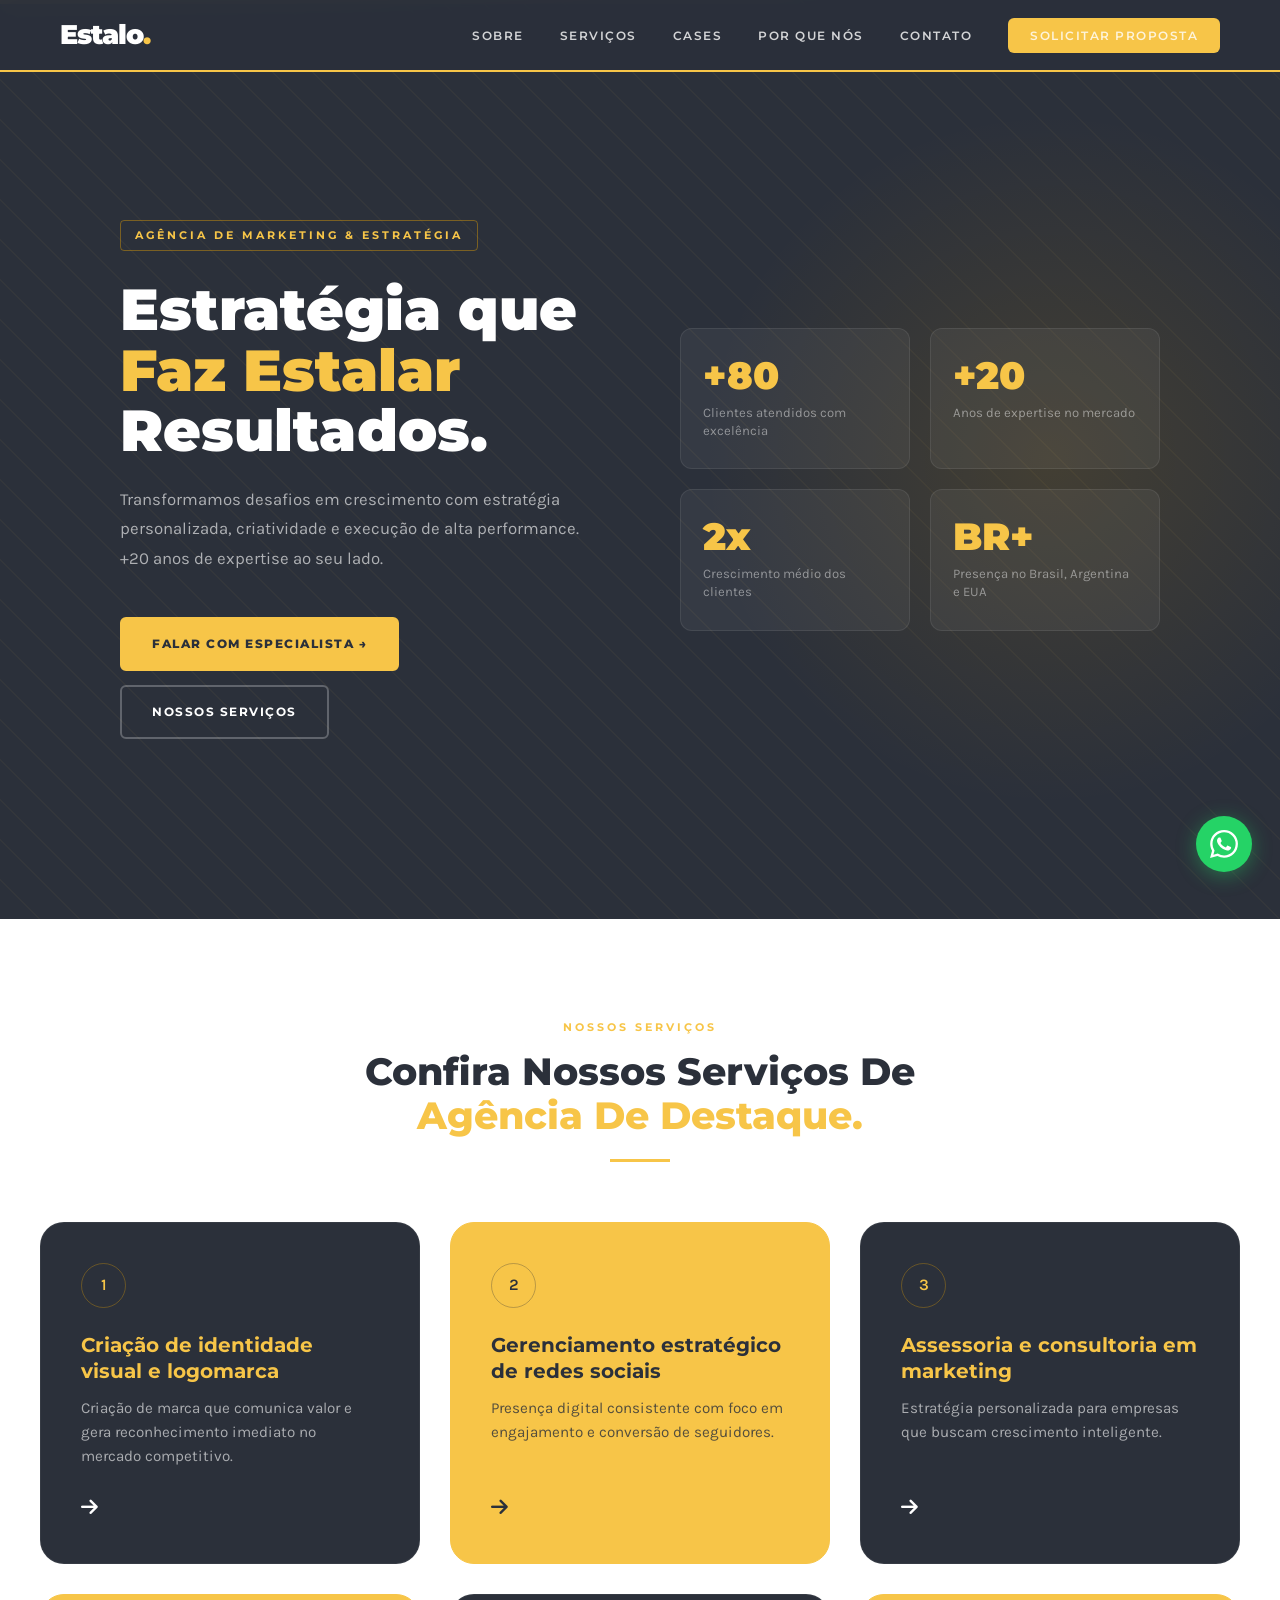
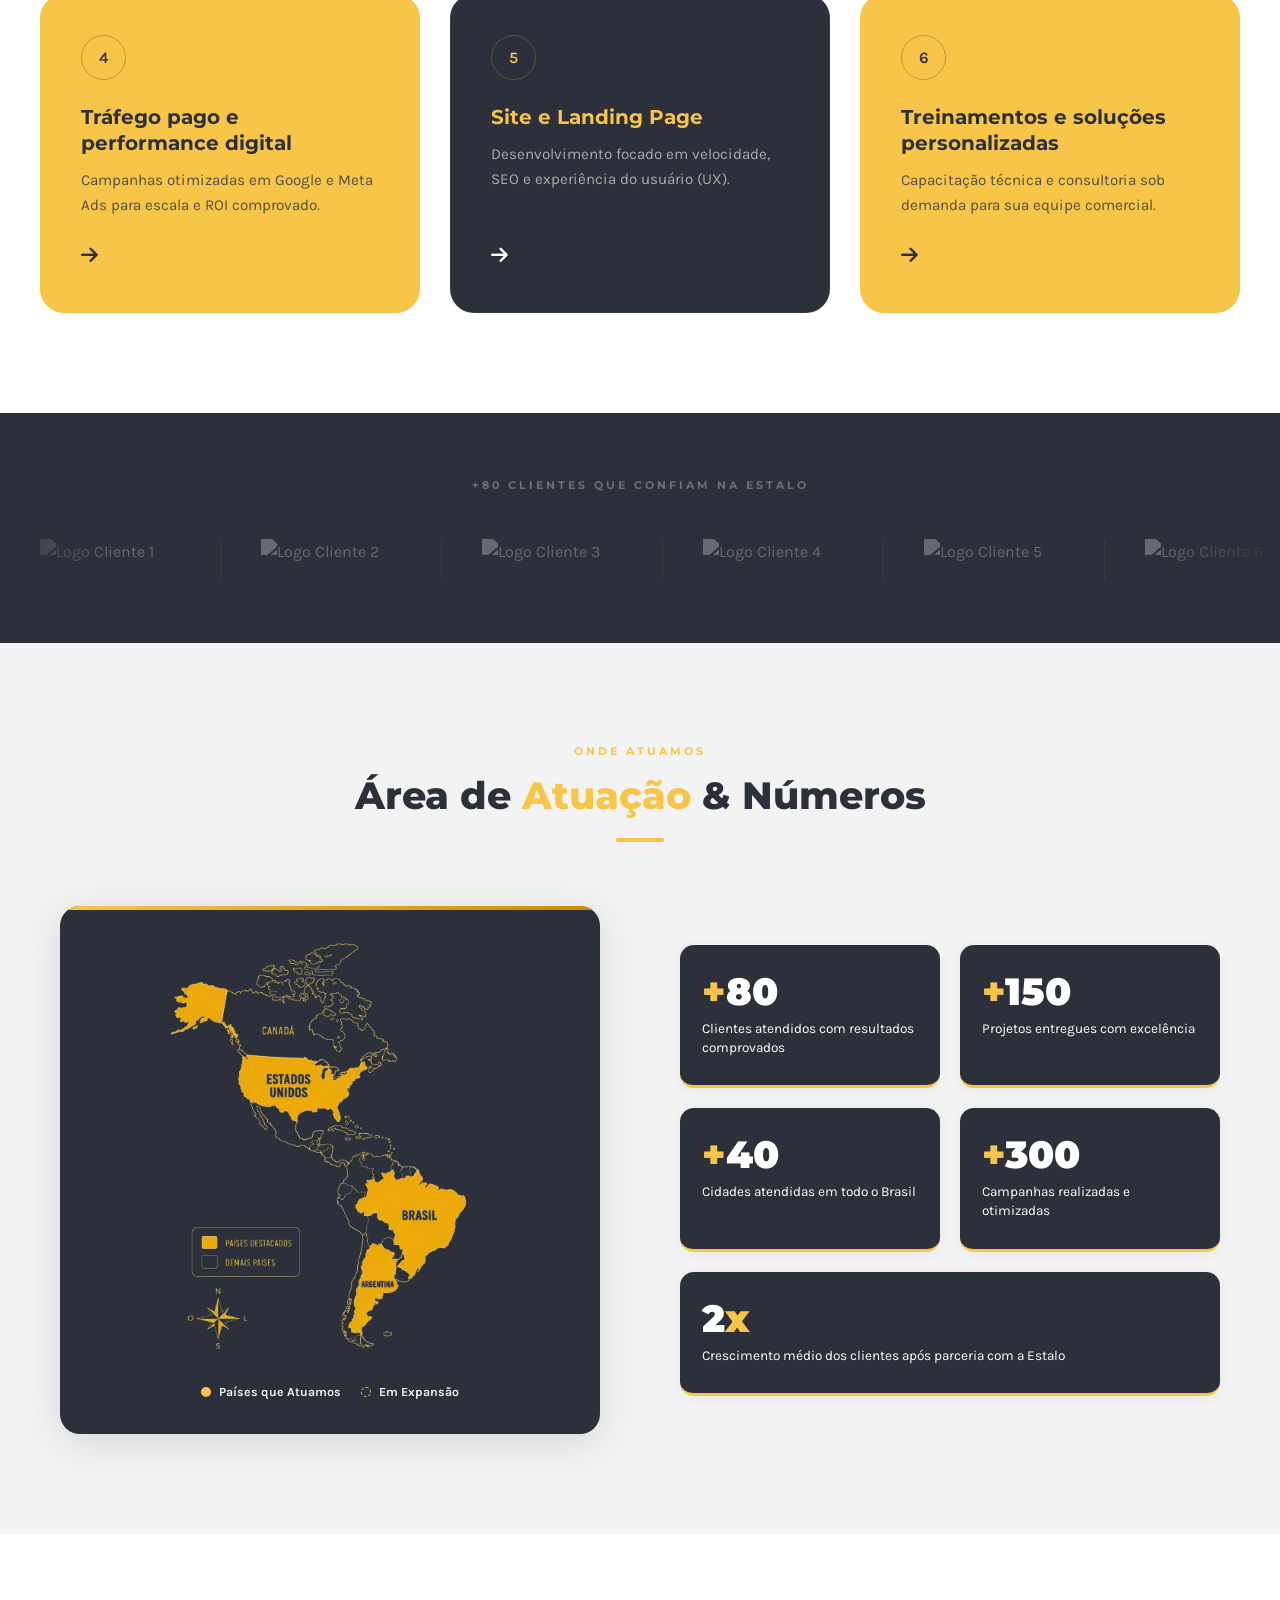
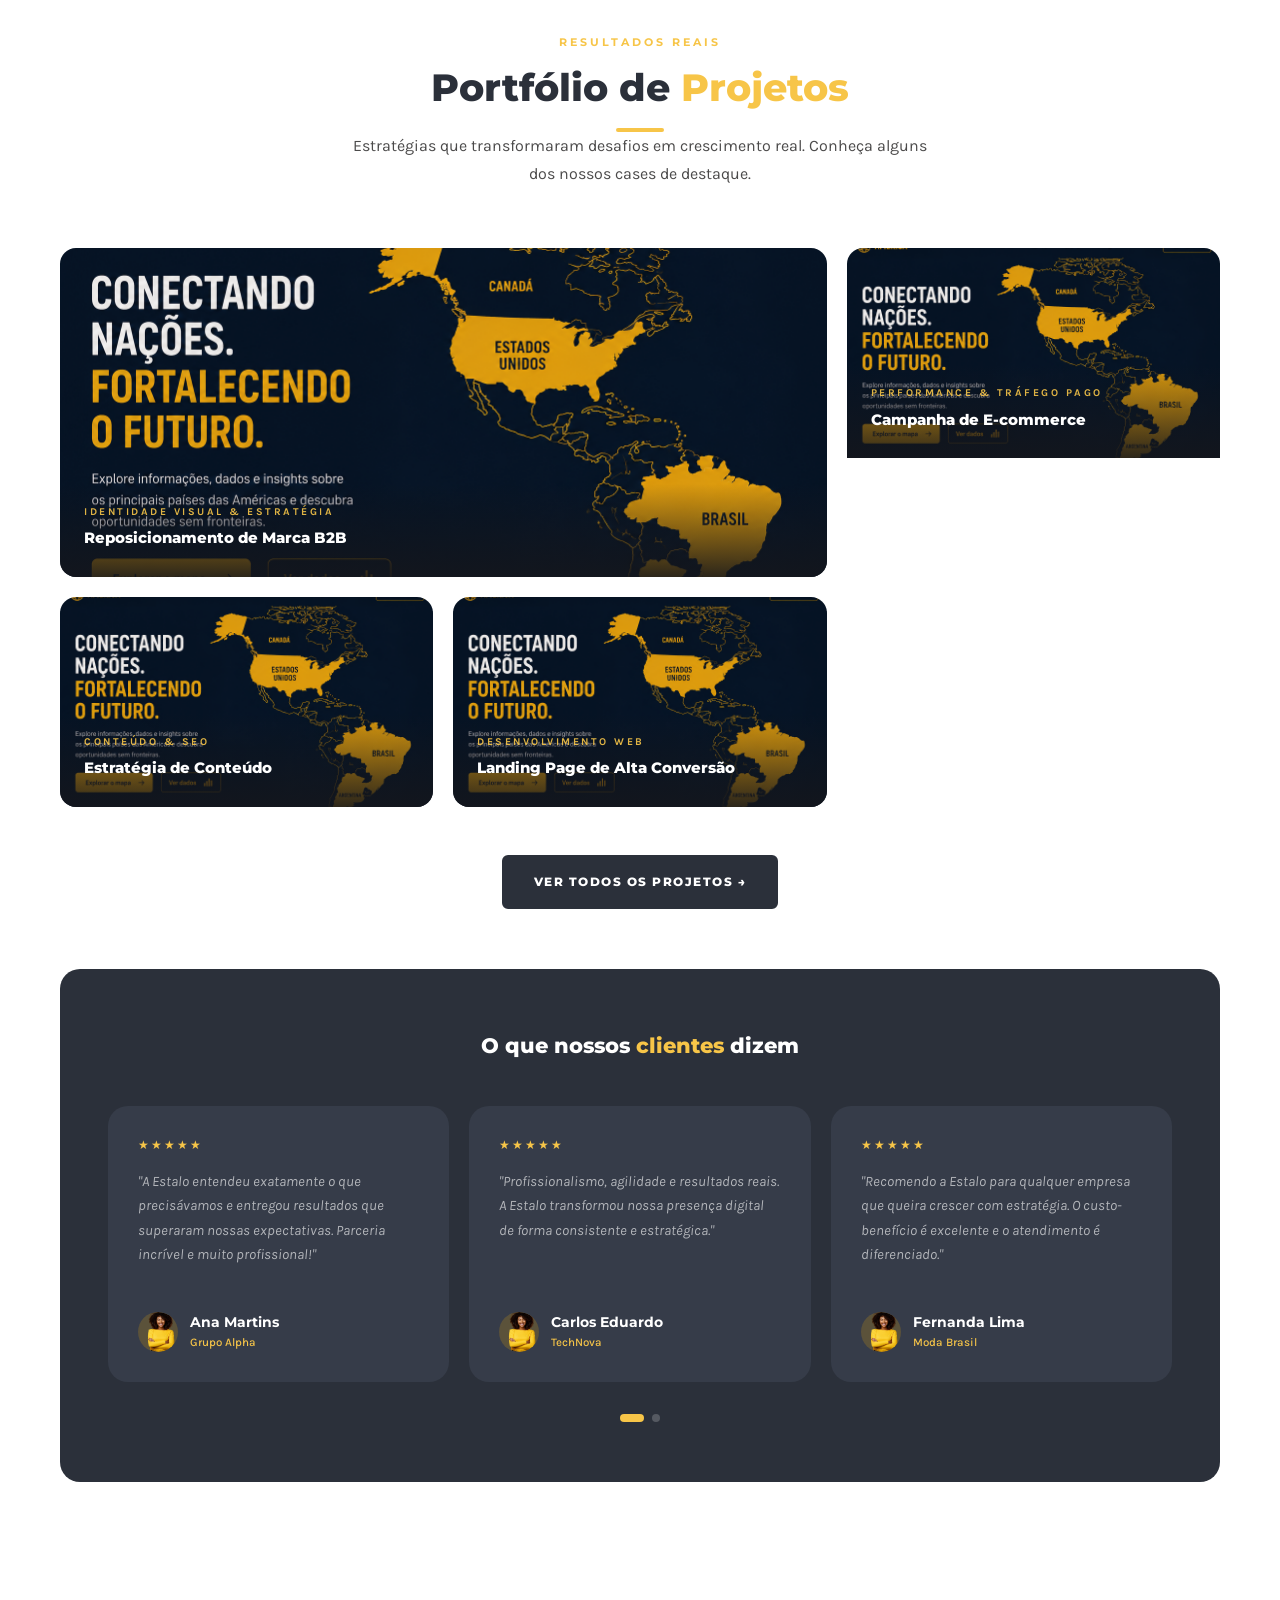
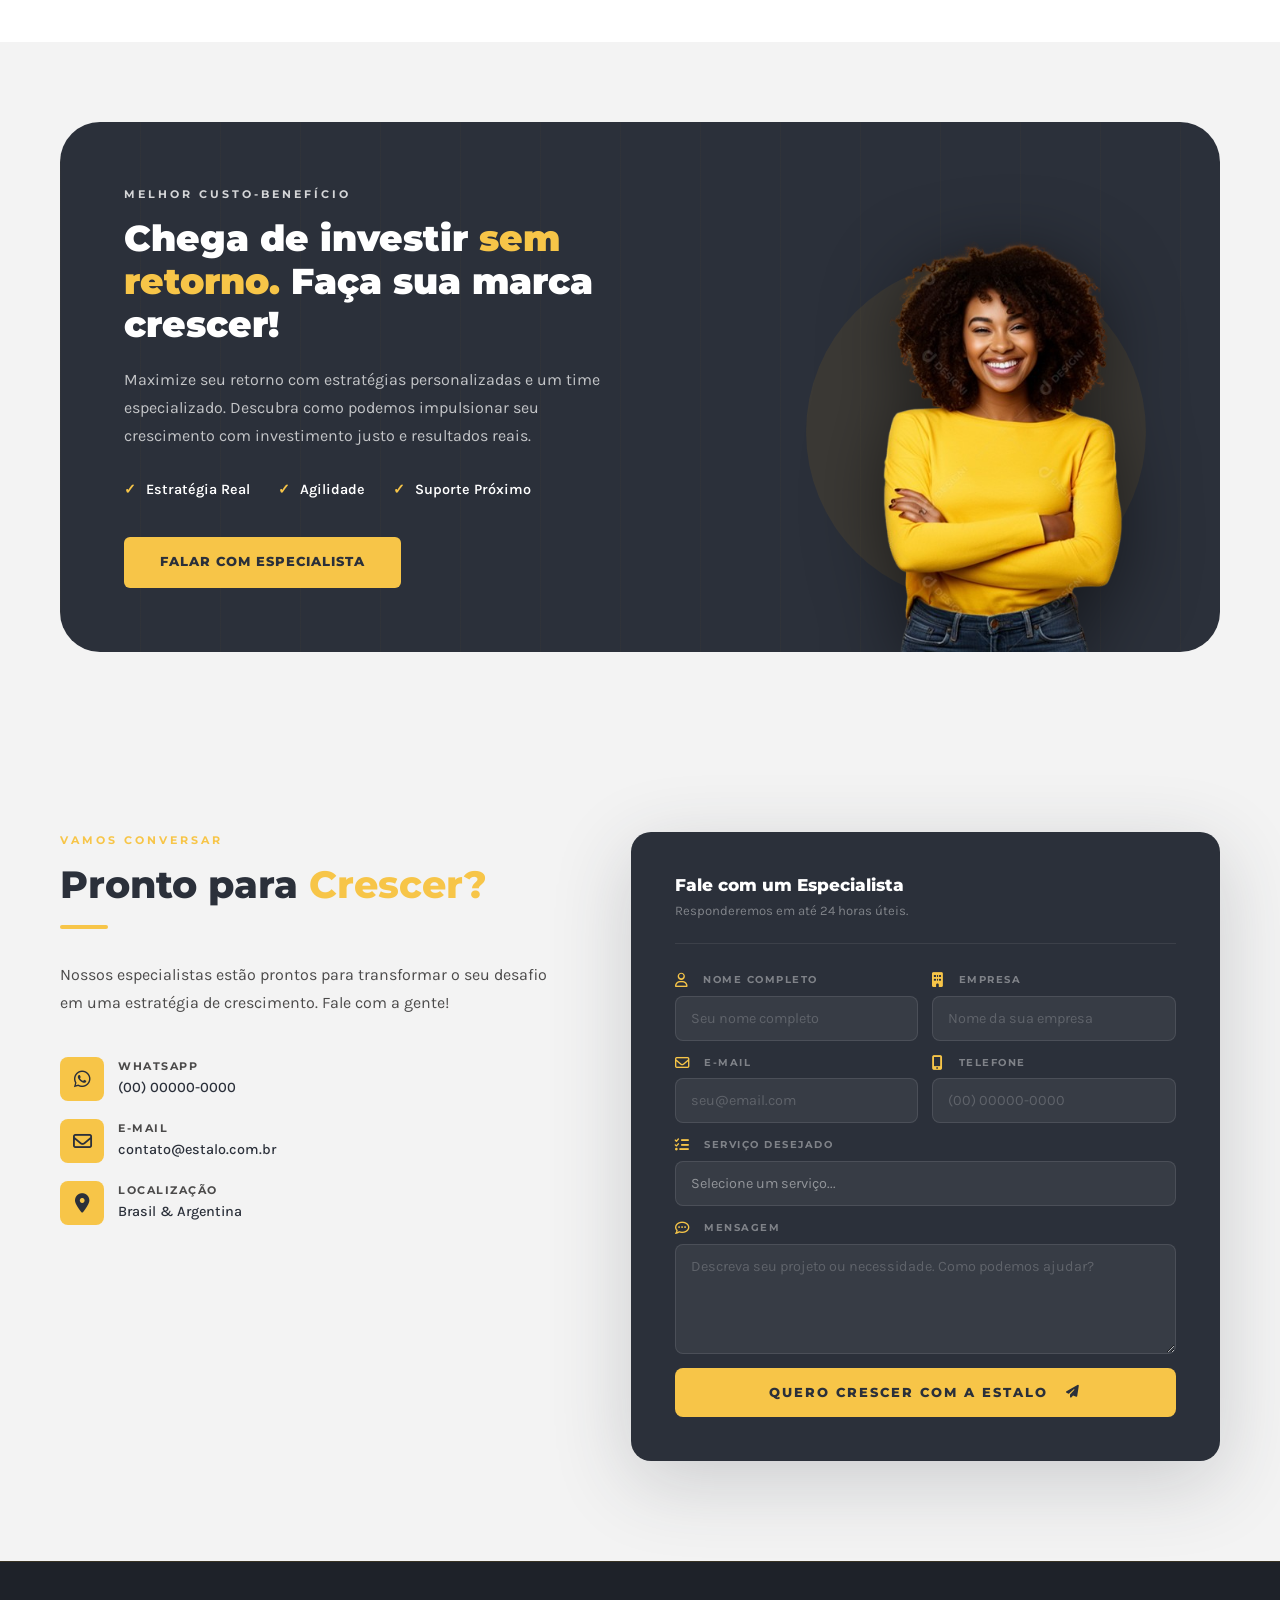
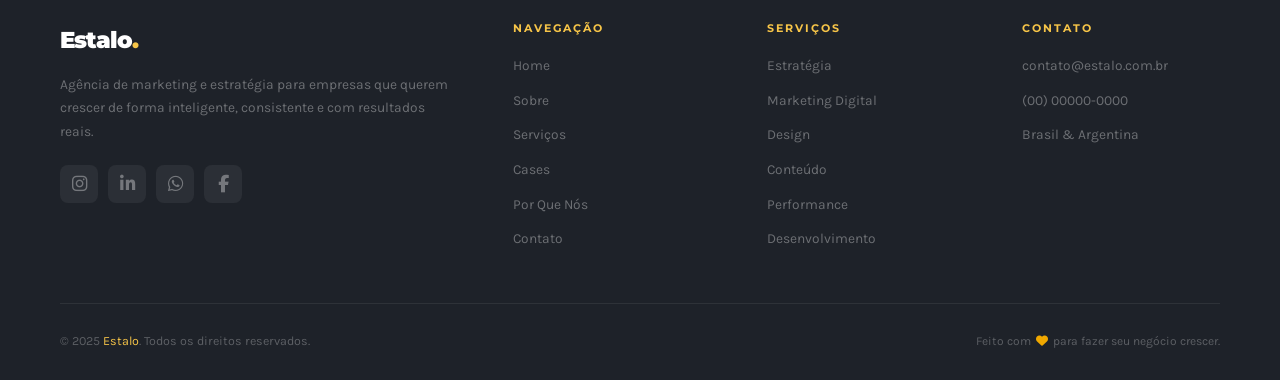
==== index.html @ 3f4bc266 "Atualização mapa, pagina sobre ( cores)" ====
<!DOCTYPE html>
<html lang="pt-BR">
<head>
<meta charset="UTF-8">
<meta name="viewport" content="width=device-width, initial-scale=1.0">
<title>Estalo — Agência de Marketing e Estratégia</title>
<link href="https://fonts.googleapis.com/css2?family=Montserrat:ital,wght@0,300;0,400;0,600;0,700;0,800;0,900;1,400&family=Karla:wght@300;400;500;600;700&display=swap" rel="stylesheet">
<link rel="stylesheet" href="https://cdnjs.cloudflare.com/ajax/libs/font-awesome/6.5.1/css/all.min.css">
<link rel="stylesheet" href="css/stilo.css">
<body>
<!-- NAV -->
<nav>
  <a class="nav-logo" href="#home">Estalo<span>.</span></a>
  <ul class="nav-links">
    <li></li>
    <li><a href="peges/sobre.html">Sobre</a></li>
    <li><a href="#servicos">Serviços</a></li>
    <li><a href="#cases">Cases</a></li>
    <li><a href="#porque">Por Que Nós</a></li>
    <li><a href="#contato">Contato</a></li>
    <li> <a class="nav-cta" href="#contato">Solicitar Proposta</a></li>
  </ul>
  <button class="nav-hamburger" onclick="toggleMenu()" aria-label="Menu">
    <span></span><span></span><span></span>
  </button>
</nav>

<!-- MOBILE MENU -->
<div id="mobile-menu" style="display:none;position:fixed;top:72px;left:0;right:0;background:var(--navy);z-index:999;padding:24px;border-bottom:2px solid var(--gold);">
  <ul style="list-style:none;display:flex;flex-direction:column;gap:20px;">
    <li><a href="peges/sobre.html" onclick="toggleMenu()" style="color:var(--white);text-decoration:none;font-family:Montserrat,sans-serif;font-size:0.85rem;font-weight:600;letter-spacing:1.5px;text-transform:uppercase;">Sobre</a></li>
    <li><a href="#servicos" onclick="toggleMenu()" style="color:var(--white);text-decoration:none;font-family:Montserrat,sans-serif;font-size:0.85rem;font-weight:600;letter-spacing:1.5px;text-transform:uppercase;">Serviços</a></li>
    <li><a href="#cases" onclick="toggleMenu()" style="color:var(--white);text-decoration:none;font-family:Montserrat,sans-serif;font-size:0.85rem;font-weight:600;letter-spacing:1.5px;text-transform:uppercase;">Cases</a></li>
    <li><a href="#porque" onclick="toggleMenu()" style="color:var(--white);text-decoration:none;font-family:Montserrat,sans-serif;font-size:0.85rem;font-weight:600;letter-spacing:1.5px;text-transform:uppercase;">Por Que Nós</a></li>
    <li><a href="#contato" onclick="toggleMenu()" style="color:var(--white);text-decoration:none;font-family:Montserrat,sans-serif;font-size:0.85rem;font-weight:600;letter-spacing:1.5px;text-transform:uppercase;">Contato</a></li>
     <li> <a class="nav-cta" href="#contato">Solicitar Proposta</a></li>
  </ul>
</div>

<!-- HERO -->
<section id="home">
  <div class="hero-bg-pattern"></div>
  <div class="hero-accent-bar"></div>
  <div class="hero-blob"></div>
  <div class="hero-content">
    <div >
      <div class="hero-tag fade-in">Agência de Marketing & Estratégia</div>
      <h1 class="hero-title fade-in fade-in-delay-1">
        Estratégia que
        <span class="accent">Faz Estalar</span>
        Resultados.
      </h1>
      <p class="hero-subtitle fade-in fade-in-delay-2">
        Transformamos desafios em crescimento com estratégia personalizada, criatividade e execução de alta performance. +20 anos de expertise ao seu lado.
      </p>
      <div class="hero-ctas fade-in fade-in-delay-3">
        <a href="#contato" class="btn-primary">Falar com Especialista →</a>
        <a href="#servicos" class="btn-secondary">Nossos Serviços</a>
      </div>
    </div>

    <div class="hero-stats fade-in fade-in-delay-4">
      <div class="stat-card">
        <div class="stat-number">+80</div>
        <div class="stat-label">Clientes atendidos com excelência</div>
      </div>
      <div class="stat-card">
        <div class="stat-number">+20</div>
        <div class="stat-label">Anos de expertise no mercado</div>
      </div>
      <div class="stat-card">
        <div class="stat-number">2x</div>
        <div class="stat-label">Crescimento médio dos clientes</div>
      </div>
      <div class="stat-card">
        <div class="stat-number">BR+</div>
        <div class="stat-label">Presença no Brasil, Argentina e EUA</div>
      </div>
    </div>
  </div>
</section>

<!-- SERVIÇOS -->
<section id="servicos">
  <div class="section-inner">
    <div class="servicos-header-center">
      <span class="section-tag">Nossos Serviços</span>
      <h2 class="section-title">Confira Nossos Serviços De<br><span class="accent">Agência De Destaque.</span></h2>
      <div class="divider-center"></div>
    </div>

    <div class="servicos-grid">
      
      <div class="servico-card-v2 fade-in">
        <div class="card-top">
          <span class="card-number">1</span>
        </div>
        <div class="card-content">
          <h5>Criação de identidade visual e logomarca</h5>
          <p>Criação de marca que comunica valor e gera reconhecimento imediato no mercado competitivo.</p>
        </div>
        <a href="#contato" class="card-arrow" aria-label="Saiba mais">
          <i class="fa-solid fa-arrow-right"></i>
        </a>
      </div>

      <div class="servico-card-v2 fade-in">
        <div class="card-top">
          <span class="card-number">2</span>
        </div>
        <div class="card-content">
          <h5>Gerenciamento estratégico de redes sociais</h5>
          <p>Presença digital consistente com foco em engajamento e conversão de seguidores.</p>
        </div>
        <a href="#contato" class="card-arrow whi"><i class="fa-solid fa-arrow-right"></i></a>
      </div>

      <div class="servico-card-v2 fade-in">
        <div class="card-top">
          <span class="card-number">3</span>
        </div>
        <div class="card-content">
          <h5>Assessoria e consultoria em marketing</h5>
          <p>Estratégia personalizada para empresas que buscam crescimento inteligente.</p>
        </div>
        <a href="#contato" class="card-arrow "><i class="fa-solid fa-arrow-right"></i></a>
      </div>

      <div class="servico-card-v2 fade-in">
        <div class="card-top">
          <span class="card-number">4</span>
        </div>
        <div class="card-content">
          <h5>Tráfego pago e performance digital</h5>
          <p>Campanhas otimizadas em Google e Meta Ads para escala e ROI comprovado.</p>
        </div>
        <a href="#contato" class="card-arrow whi"><i class="fa-solid fa-arrow-right"></i></a>
      </div>

      <div class="servico-card-v2 fade-in">
        <div class="card-top">
          <span class="card-number">5</span>
        </div>
        <div class="card-content">
          <h5>Site e Landing Page</h5>
          <p>Desenvolvimento focado em velocidade, SEO e experiência do usuário (UX).</p>
        </div>
        <a href="#contato" class="card-arrow"><i class="fa-solid fa-arrow-right"></i></a>
      </div>

      <div class="servico-card-v2 fade-in">
        <div class="card-top">
          <span class="card-number">6</span>
        </div>
        <div class="card-content">
          <h5>Treinamentos e soluções personalizadas</h5>
          <p>Capacitação técnica e consultoria sob demanda para sua equipe comercial.</p>
        </div>
        <a href="#contato" class="card-arrow whi"><i class="fa-solid fa-arrow-right"></i></a>
      </div>

    </div>
  </div>
</section>

<!-- CLIENTES MARQUEE -->
<div id="clientes">
  <p class="clientes-label">+80 Clientes que confiam na Estalo</p>
  <div class="marquee-wrapper">
    <div class="marquee-track">
      <div class="cliente-logo-item">
        <img src="logos/cliente1.png" alt="Logo Cliente 1" class="cliente-logo-svg">
      </div>
      <div class="cliente-logo-item">
        <img src="logos/cliente2.png" alt="Logo Cliente 2" class="cliente-logo-svg">
      </div>
      <div class="cliente-logo-item">
        <img src="logos/cliente3.png" alt="Logo Cliente 3" class="cliente-logo-svg">
      </div>
      <div class="cliente-logo-item">
        <img src="logos/cliente4.png" alt="Logo Cliente 4" class="cliente-logo-svg">
      </div>
      <div class="cliente-logo-item">
        <img src="logos/cliente5.png" alt="Logo Cliente 5" class="cliente-logo-svg">
      </div>
      <div class="cliente-logo-item">
        <img src="logos/cliente6.png" alt="Logo Cliente 6" class="cliente-logo-svg">
      </div>

      <div class="cliente-logo-item">
        <img src="logos/cliente1.png" alt="Logo Cliente 1" class="cliente-logo-svg">
      </div>
      <div class="cliente-logo-item">
        <img src="logos/cliente2.png" alt="Logo Cliente 2" class="cliente-logo-svg">
      </div>
      <div class="cliente-logo-item">
        <img src="logos/cliente3.png" alt="Logo Cliente 3" class="cliente-logo-svg">
      </div>
      <div class="cliente-logo-item">
        <img src="logos/cliente4.png" alt="Logo Cliente 4" class="cliente-logo-svg">
      </div>
      <div class="cliente-logo-item">
        <img src="logos/cliente5.png" alt="Logo Cliente 5" class="cliente-logo-svg">
      </div>
      <div class="cliente-logo-item">
        <img src="logos/cliente6.png" alt="Logo Cliente 6" class="cliente-logo-svg">
      </div>
    </div>
  </div>
</div>

<!-- ÁREA DE ATUAÇÃO + NÚMEROS -->
<section id="atuacao">
  <div class="section-inner">
    <div style="text-align:center;margin-bottom:64px;" class="fade-in">
      <span class="section-tag">Onde atuamos</span>
      <h2 class="section-title">Área de <span class="accent">Atuação</span> & Números</h2>
      <div class="divider" style="margin:20px auto 0;"></div>
    </div>

    <div class="atuacao-grid">
      <div class="mapa-container fade-in">
        <img src="img/paises-removebg-preview.png" alt="Mapa de Atuação Estalo" class="mapa-imagem">
        
        <div class="mapa-legenda">
          <div class="legenda-item"><div class="legenda-dot" style="background:var(--gold);"></div>Países que Atuamos</div>
          <div class="legenda-item"><div class="legenda-dot" style="background:transparent;border:1.5px dashed var(--gold);"></div>Em Expansão</div>
        </div>
      </div>

      <div class="numeros-grid fade-in fade-in-delay-1">
        <div class="numero-card">
          <div class="numero-value"><span>+</span>80</div>
          <div class="numero-desc">Clientes atendidos com resultados comprovados</div>
        </div>
        <div class="numero-card">
          <div class="numero-value"><span>+</span>150</div>
          <div class="numero-desc">Projetos entregues com excelência</div>
        </div>
        <div class="numero-card">
          <div class="numero-value"><span>+</span>40</div>
          <div class="numero-desc">Cidades atendidas em todo o Brasil</div>
        </div>
        <div class="numero-card">
          <div class="numero-value"><span>+</span>300</div>
          <div class="numero-desc">Campanhas realizadas e otimizadas</div>
        </div>
        <div class="numero-card" style="grid-column:1/-1;">
          <div class="numero-value">2<span>x</span></div>
          <div class="numero-desc">Crescimento médio dos clientes após parceria com a Estalo</div>
        </div>
      </div>
    </div>
  </div>
</section>

<!-- CASES -->
<section id="cases">
  <div class="section-inner">
    <div class="cases-header fade-in">
      <span class="section-tag">Resultados reais</span>
      <h2 class="section-title">Portfólio de <span class="accent">Projetos</span></h2>
      <div class="divider"></div>
      <p class="section-subtitle">Estratégias que transformaram desafios em crescimento real. Conheça alguns dos nossos cases de destaque.</p>
    </div>

    <div class="portfolio-grid fade-in">
      <div class="portfolio-item">
        <div class="portfolio-item-inner">
          <img src="img/exemplo.png" alt="Rebranding B2B" class="portfolio-thumb">
          <div class="portfolio-static">
            <div class="portfolio-cat">Identidade Visual & Estratégia</div>
            <div class="portfolio-title">Reposicionamento de Marca B2B</div>
          </div>
          <div class="portfolio-overlay">
            <div class="portfolio-cat">Identidade Visual & Estratégia</div>
            <div class="portfolio-title">Reposicionamento de Marca B2B</div>
            <div class="portfolio-result">Estratégia completa de rebranding para empresa do setor B2B.</div>
            <span class="portfolio-badge">📈 +120% em leads qualificados</span>
          </div>
        </div>
      </div>

      <div class="portfolio-item">
        <div class="portfolio-item-inner">
          <img src="img/exemplo.png" alt="Performance Marketing" class="portfolio-thumb">
          <div class="portfolio-static">
            <div class="portfolio-cat">Performance & Tráfego Pago</div>
            <div class="portfolio-title">Campanha de E-commerce</div>
          </div>
          <div class="portfolio-overlay">
            <div class="portfolio-cat">Performance & Tráfego Pago</div>
            <div class="portfolio-title">Campanha de E-commerce</div>
            <span class="portfolio-badge">📈 ROAS 4.8x em 60 dias</span>
          </div>
        </div>
      </div>

      <div class="portfolio-item">
        <div class="portfolio-item-inner">
          <img src="img/exemplo.png" alt="Estratégia de Conteúdo" class="portfolio-thumb">
          <div class="portfolio-static">
            <div class="portfolio-cat">Conteúdo & SEO</div>
            <div class="portfolio-title">Estratégia de Conteúdo</div>
          </div>
          <div class="portfolio-overlay">
            <div class="portfolio-cat">Conteúdo & SEO</div>
            <div class="portfolio-title">Estratégia de Conteúdo</div>
            <span class="portfolio-badge">📈 +200% de alcance orgânico</span>
          </div>
        </div>
      </div>

      <div class="portfolio-item">
        <div class="portfolio-item-inner">
          <img src="img/exemplo.png" alt="Landing Page" class="portfolio-thumb">
          <div class="portfolio-static">
            <div class="portfolio-cat">Desenvolvimento Web</div>
            <div class="portfolio-title">Landing Page de Alta Conversão</div>
          </div>
          <div class="portfolio-overlay">
            <div class="portfolio-cat">Desenvolvimento Web</div>
            <div class="portfolio-title">Landing Page de Alta Conversão</div>
            <span class="portfolio-badge">📈 +85% taxa de conversão</span>
          </div>
        </div>
      </div>
    </div>
    </div>
    <div class="cases-cta fade-in">
      <a href="#contato" class="btn-primary" style="background:var(--navy);color:var(--white);border-color:var(--navy);">Ver Todos os Projetos →</a>
    </div>
 
    <!-- DEPOIMENTOS CARROSSEL -->
  <div class="depoi-section fade-in">
  <div class="depoi-header">
    <div class="depoi-title">O que nossos <span>clientes</span> dizem</div>
  </div>

  <div class="depoi-carousel-wrapper">
    <div class="depoi-track" id="depoiTrack">
      <div class="depoi-slide">
        <div class="depoi-card">
          <div class="depoi-stars">★★★★★</div>
          <p class="depoi-text">"A Estalo entendeu exatamente o que precisávamos e entregou resultados que superaram nossas expectativas. Parceria incrível e muito profissional!"</p>
          <div class="depoi-author">
            <div class="depoi-avatar"><img src="img/pessoa.png" alt="imagem pessoa"></div>
            <div>
              <div class="depoi-name">Ana Martins</div>
              <div class="depoi-empresa">Grupo Alpha</div>
            </div>
          </div>
        </div>
        <div class="depoi-card">
          <div class="depoi-stars">★★★★★</div>
          <p class="depoi-text">"Profissionalismo, agilidade e resultados reais. A Estalo transformou nossa presença digital de forma consistente e estratégica."</p>
          <div class="depoi-author">
            <div class="depoi-avatar"><img src="img/pessoa.png" alt="imagem pessoa"></div>
            <div>
              <div class="depoi-name">Carlos Eduardo</div>
              <div class="depoi-empresa">TechNova</div>
            </div>
          </div>
        </div>
        <div class="depoi-card">
          <div class="depoi-stars">★★★★★</div>
          <p class="depoi-text">"Recomendo a Estalo para qualquer empresa que queira crescer com estratégia. O custo-benefício é excelente e o atendimento é diferenciado."</p>
          <div class="depoi-author">
            <div class="depoi-avatar"><img src="img/pessoa.png" alt="imagem pessoa"></div>
            <div>
              <div class="depoi-name">Fernanda Lima</div>
              <div class="depoi-empresa">Moda Brasil</div>
            </div>
          </div>
        </div>
      </div>

      <div class="depoi-slide">
        <div class="depoi-card">
          <div class="depoi-stars">★★★★★</div>
          <p class="depoi-text">"Em 3 meses de parceria já vimos resultados expressivos. A equipe da Estalo é extremamente dedicada e comprometida com o sucesso dos clientes."</p>
          <div class="depoi-author">
            <div class="depoi-avatar"><img src="img/pessoa.png" alt="imagem pessoa"></div>
            <div>
              <div class="depoi-name">Roberto Silva</div>
              <div class="depoi-empresa">Construtora Delta</div>
            </div>
          </div>
        </div>
        <div class="depoi-card">
          <div class="depoi-stars">★★★★★</div>
          <p class="depoi-text">"O trabalho de rebranding foi excepcional. Nossa marca ganhou uma nova identidade e o mercado respondeu muito positivamente."</p>
          <div class="depoi-author">
            <div class="depoi-avatar"><img src="img/pessoa.png" alt="imagem pessoa"></div>
            <div>
              <div class="depoi-name">Juliana Costa</div>
              <div class="depoi-empresa">Studio JC</div>
            </div>
          </div>
        </div>
        <div class="depoi-card">
          <div class="depoi-stars">★★★★★</div>
          <p class="depoi-text">"As campanhas de tráfego pago gerenciadas pela Estalo trouxeram um ROAS surpreendente. Eles sabem exatamente o que estão fazendo."</p>
          <div class="depoi-author">
            <div class="depoi-avatar"><img src="img/pessoa.png" alt="imagem pessoa"></div>
            <div>
              <div class="depoi-name">Marcos Oliveira</div>
              <div class="depoi-empresa">E-shop Kappa</div>
            </div>
          </div>
        </div>
      </div>
    </div>
  </div>

  <div class="depoi-controls">
    <div class="depoi-dots">
      <div class="depoi-dot active" onclick="depoiGoTo(0)"></div>
      <div class="depoi-dot" onclick="depoiGoTo(1)"></div>
    </div>
  </div>
</div>
</section>

<!-- POR QUE NÓS -->
<section id="porque">
  <div class="section-inner">
    <div class="porque-banner fade-in">
      
      <div class="porque-text-content">
        <span class="section-tag" style="color: var(--white); opacity: 0.8;">Melhor Custo-Benefício</span>
        <h2 class="banner-title">Chega de investir <span class="accent">sem retorno.</span> Faça sua marca crescer!</h2>
        
        <p class="banner-description">
          Maximize seu retorno com estratégias personalizadas e um time especializado. 
          Descubra como podemos impulsionar seu crescimento com investimento justo e resultados reais.
        </p>

        <div class="banner-features">
          <div class="feature-item"><span>✓</span> Estratégia Real</div>
          <div class="feature-item"><span>✓</span> Agilidade</div>
          <div class="feature-item"><span>✓</span> Suporte Próximo</div>
        </div>

        <a href="#contato" class="btn-banner">Falar com especialista</a>
        
      </div>

      <div class="porque-image">
        <img src="img/pessoa.png" alt="Especialista" class="person-img">
        
        <div class="shape-bg"></div>
      </div>

    </div>
  </div>
</section>

<!-- CONTATO -->
<section id="contato">
  <div class="section-inner">
    <div class="contato-grid">
      <div class="fade-in">
        <span class="section-tag">Vamos conversar</span>
        <h2 class="section-title">Pronto para <span class="accent">Crescer?</span></h2>
        <div class="divider"></div>
        <p class="section-subtitle" style="margin-bottom:40px;">
          Nossos especialistas estão prontos para transformar o seu desafio em uma estratégia de crescimento. Fale com a gente!
        </p>

        <div class="contato-items">
          <div class="contato-item">
            <div class="contato-item-icon"><i class="fa-brands fa-whatsapp"></i></div>
            <div class="contato-item-text">
              <h5>WhatsApp</h5>
              <p>(00) 00000-0000</p>
            </div>
          </div>
          <div class="contato-item">
            <div class="contato-item-icon"><i class="fa-regular fa-envelope"></i></div>
            <div class="contato-item-text">
              <h5>E-mail</h5>
              <p>contato@estalo.com.br</p>
            </div>
          </div>
          <div class="contato-item">
            <div class="contato-item-icon"><i class="fa-solid fa-location-dot"></i></div>
            <div class="contato-item-text">
              <h5>Localização</h5>
              <p>Brasil & Argentina</p>
            </div>
          </div>
        </div>
      </div>

      <div class="form-card fade-in fade-in-delay-2">
        <div class="form-top">
          <h3>Fale com um Especialista</h3>
          <p>Responderemos em até 24 horas úteis.</p>
        </div>

        <div class="form-row">
          <div class="form-group">
            <label><i class="fa-regular fa-user"></i> Nome Completo</label>
            <input type="text" placeholder="Seu nome completo">
          </div>
          <div class="form-group">
            <label><i class="fa-solid fa-building"></i> Empresa</label>
            <input type="text" placeholder="Nome da sua empresa">
          </div>
        </div>

        <div class="form-row">
          <div class="form-group">
            <label><i class="fa-regular fa-envelope"></i> E-mail</label>
            <input type="email" placeholder="seu@email.com">
          </div>
          <div class="form-group">
            <label><i class="fa-solid fa-mobile-screen-button"></i> Telefone</label>
            <input type="tel" placeholder="(00) 00000-0000">
          </div>
        </div>

        <div class="form-group">
          <label><i class="fa-solid fa-list-check"></i> Serviço Desejado</label>
          <select>
            <option value="" disabled selected>Selecione um serviço...</option>
            <option>Planejamento Estratégico</option>
            <option>Marketing Digital</option>
            <option>Design & Identidade Visual</option>
            <option>Produção de Conteúdo</option>
            <option>Gestão de Tráfego Pago</option>
            <option>Site & Landing Page</option>
            <option>Consultoria Completa</option>
          </select>
        </div>

        <div class="form-group">
          <label><i class="fa-regular fa-comment-dots"></i> Mensagem</label>
          <textarea placeholder="Descreva seu projeto ou necessidade. Como podemos ajudar?"></textarea>
        </div>

        <button class="form-submit" onclick="submitForm()">
          Quero Crescer com a Estalo <i class="fa-solid fa-paper-plane" style="margin-left: 8px;"></i>
        </button>
      </div>
    </div>
  </div>
</section>

<!--RODA PE-->
<footer>
  <div class="footer-inner">
    <div class="footer-top">
      <div class="footer-brand">
        <span class="nav-logo">Estalo<span>.</span></span>
        <p>Agência de marketing e estratégia para empresas que querem crescer de forma inteligente, consistente e com resultados reais.</p>
        <div class="social-links">
          <a href="#" class="social-link" aria-label="Instagram"><i class="fa-brands fa-instagram"></i></a>
          <a href="#" class="social-link" aria-label="LinkedIn"><i class="fa-brands fa-linkedin-in"></i></a>
          <a href="#" class="social-link" aria-label="WhatsApp"><i class="fa-brands fa-whatsapp"></i></a>
          <a href="#" class="social-link" aria-label="Facebook"><i class="fa-brands fa-facebook-f"></i></a>
        </div>
      </div>

      <div class="footer-col">
        <h5>Navegação</h5>
        <ul>
          <li><a href="#home">Home</a></li>
          <li><a href="#sobre">Sobre</a></li>
          <li><a href="#servicos">Serviços</a></li>
          <li><a href="#cases">Cases</a></li>
          <li><a href="#porque">Por Que Nós</a></li>
          <li><a href="#contato">Contato</a></li>
        </ul>
      </div>

      <div class="footer-col">
        <h5>Serviços</h5>
        <ul>
          <li><a href="#servicos">Estratégia</a></li>
          <li><a href="#servicos">Marketing Digital</a></li>
          <li><a href="#servicos">Design</a></li>
          <li><a href="#servicos">Conteúdo</a></li>
          <li><a href="#servicos">Performance</a></li>
          <li><a href="#servicos">Desenvolvimento</a></li>
        </ul>
      </div>

      <div class="footer-col">
        <h5>Contato</h5>
        <ul>
          <li><a href="mailto:contato@estalo.com.br">contato@estalo.com.br</a></li>
          <li><a href="tel:00000000000">(00) 00000-0000</a></li>
          <li><a href="#">Brasil & Argentina</a></li>
        </ul>
      </div>
    </div>

    <div class="footer-bottom">
      <p class="footer-copy">© 2025 <span>Estalo</span>. Todos os direitos reservados.</p>
      <p class="footer-copy" style="font-size:0.75rem;">Feito com <i class="fa-solid fa-heart" style="color: #f0a800;"></i> para fazer seu negócio crescer.</p>
    </div>
  </div>
</footer>

<!-- WHATSAPP FAB -->
<a href="https://wa.me/5500000000000" target="_blank" class="whatsapp-fab" title="Falar no WhatsApp" aria-label="WhatsApp">
  <svg width="28" height="28" viewBox="0 0 24 24" fill="white" xmlns="http://www.w3.org/2000/svg">
    <path d="M17.472 14.382c-.297-.149-1.758-.867-2.03-.967-.273-.099-.471-.148-.67.15-.197.297-.767.966-.94 1.164-.173.199-.347.223-.644.075-.297-.15-1.255-.463-2.39-1.475-.883-.788-1.48-1.761-1.653-2.059-.173-.297-.018-.458.13-.606.134-.133.298-.347.446-.52.149-.174.198-.298.298-.497.099-.198.05-.371-.025-.52-.075-.149-.669-1.612-.916-2.207-.242-.579-.487-.5-.669-.51-.173-.008-.371-.01-.57-.01-.198 0-.52.074-.792.372-.272.297-1.04 1.016-1.04 2.479 0 1.462 1.065 2.875 1.213 3.074.149.198 2.096 3.2 5.077 4.487.709.306 1.262.489 1.694.625.712.227 1.36.195 1.871.118.571-.085 1.758-.719 2.006-1.413.248-.694.248-1.289.173-1.413-.074-.124-.272-.198-.57-.347m-5.421 7.403h-.004a9.87 9.87 0 01-5.031-1.378l-.361-.214-3.741.982.998-3.648-.235-.374a9.86 9.86 0 01-1.51-5.26c.001-5.45 4.436-9.884 9.888-9.884 2.64 0 5.122 1.03 6.988 2.898a9.825 9.825 0 012.893 6.994c-.003 5.45-4.437 9.884-9.885 9.884m8.413-18.297A11.815 11.815 0 0012.05 0C5.495 0 .16 5.335.157 11.892c0 2.096.547 4.142 1.588 5.945L.057 24l6.305-1.654a11.882 11.882 0 005.683 1.448h.005c6.554 0 11.89-5.335 11.893-11.893a11.821 11.821 0 00-3.48-8.413Z"/>
  </svg>
</a>
<script src="js/script.js">js</script>
</body>
</html>
---- css/stilo.css ----
/* ═══════════════════════════════════════════
   1. VARIÁVEIS & RESET
═══════════════════════════════════════════ */
:root {
  --navy: #2b303a;
  --navy-light: #363c49;
  --gold: #F7C548;
  --gold-dark: #c98e00;
  --dark: #4b4a4a;
  --light: #f3f3f3;
  --white: #ffffff;

  --radius-sm: 6px;
  --radius-md: 12px;
  --radius-lg: 20px;
  --radius-xl: 40px;

  --shadow-sm: 0 2px 12px rgba(43, 48, 58, 0.06);
  --shadow-md: 0 4px 24px rgba(43, 48, 58, 0.1);
  --shadow-lg: 0 8px 40px rgba(43, 48, 58, 0.14);
  --shadow-xl: 0 20px 80px rgba(43, 48, 58, 0.2);

  --transition: 0.25s ease;
}

*,
*::before,
*::after {
  box-sizing: border-box;
  margin: 0;
  padding: 0;
}

html {
  scroll-behavior: smooth;
}

body {
  font-family: "Karla", sans-serif;
  background: var(--white);
  color: var(--navy);
  overflow-x: hidden;
  line-height: 1.6;
   font-style: normal
}

/* ═══════════════════════════════════════════
   2. TIPOGRAFIA BASE
═══════════════════════════════════════════ */

h1,
h2,
h3,
h4,
h5 {
  font-family: "Montserrat", sans-serif;
  line-height: 1.15;
   font-style: normal
}

a {
  text-decoration: none;
  color: inherit;
}

img {
  display: block;
  max-width: 100%;
  height: auto;
}

/* ═══════════════════════════════════════════
   3. NAVEGAÇÃO
═══════════════════════════════════════════ */

nav {
  position: fixed;
  top: 0;
  left: 0;
  right: 0;
  z-index: 1000;
  display: flex;
  align-items: center;
  justify-content: space-between;
  padding: 0 60px;
  height: 72px;
  background: rgba(43, 48, 58, 0.97);
  backdrop-filter: blur(12px);
  border-bottom: 2px solid var(--gold);
  transition: box-shadow var(--transition);
}

.nav-logo {
  font-family: "Montserrat", sans-serif;
  font-size: 1.7rem;
  font-weight: 900;
  color: var(--white);
  letter-spacing: -1px;
  text-decoration: none;
  flex-shrink: 0;
}

.nav-logo span {
  color: var(--gold);
}

/* Links centrais */
.nav-links {
  display: flex;
  align-items: center;
  gap: 36px;
  list-style: none;
}

.nav-links a {
  font-family: "Montserrat", sans-serif;
  font-size: 0.75rem;
  font-weight: 600;
  letter-spacing: 1.5px;
  text-transform: uppercase;
  color: rgba(255, 255, 255, 0.8);
  transition: color var(--transition);
}

.nav-links a:hover {
  color: var(--gold);
}

/* Botão CTA da nav */
.nav-cta {
  background: var(--gold);
  color: var(--navy);
  font-family: "Montserrat", sans-serif;
  font-size: 0.72rem;
  font-weight: 800;
  letter-spacing: 1.5px;
  text-transform: uppercase;
  padding: 10px 22px;
  border-radius: var(--radius-sm);
  transition:
    background var(--transition),
    transform var(--transition);
  white-space: nowrap;
  flex-shrink: 0;
}

.nav-cta:hover {
  background: var(--gold-dark);
  transform: translateY(-1px);
}

/* Hambúrguer — escondido no desktop */
.nav-hamburger {
  display: none;
  flex-direction: column;
  gap: 5px;
  cursor: pointer;
  background: none;
  border: none;
  padding: 4px;
}

.nav-hamburger span {
  display: block;
  width: 24px;
  height: 2px;
  background: var(--white);
  border-radius: 2px;
  transition: all 0.3s;
}

/* Menu mobile */
#mobile-menu {
  display: none;
  position: fixed;
  top: 72px;
  left: 0;
  right: 0;
  background: var(--navy);
  z-index: 998;
  padding: 28px 24px;
  border-bottom: 2px solid rgba(240, 168, 0, 0.3);
  box-shadow: 0 20px 60px rgba(0, 0, 0, 0.4);
}

#mobile-menu ul {
  list-style: none;
  display: flex;
  flex-direction: column;
  gap: 20px;
  margin-bottom: 24px;
}

#mobile-menu ul li a {
  color: var(--white);
  font-family: "Montserrat", sans-serif;
  font-size: 0.88rem;
  font-weight: 600;
  letter-spacing: 1.5px;
  text-transform: uppercase;
}

#mobile-menu .nav-cta {
  display: block;
  text-align: center;
  width: 100%;
  padding: 14px;
  font-size: 0.8rem;
  border-radius: var(--radius-sm);
}

/* ═══════════════════════════════════════════
   4. HERO
═══════════════════════════════════════════ */

#home {
  min-height: 100vh;
  background: var(--navy);
  position: relative;
  overflow: hidden;
  display: flex;
  align-items: center;
}

.hero-bg-pattern {
  position: absolute;
  inset: 0;
  opacity: 0.04;
  background-image: repeating-linear-gradient(
    45deg,
    var(--gold) 0,
    var(--gold) 1px,
    transparent 0,
    transparent 50%
  );
  background-size: 40px 40px;
  pointer-events: none;
}

.hero-accent-bar {
  position: absolute;
  top: 0;
  left: 0;
  right: 0;
  height: 4px;
  background: linear-gradient(90deg, var(--gold) 0%, transparent 70%);
}

.hero-blob {
  position: absolute;
  right: -120px;
  top: 50%;
  transform: translateY(-50%);
  width: 700px;
  height: 700px;
  border-radius: 50%;
  background: radial-gradient(
    circle,
    rgba(240, 168, 0, 0.12) 0%,
    transparent 70%
  );
  pointer-events: none;
}

.hero-content {
  position: relative;
  z-index: 2;
  padding: 120px 60px 80px;
  max-width: 1200px;
  margin: 0 auto;
  width: 100%;
  display: grid;
  grid-template-columns: 1fr 1fr;
  gap: 80px;
  align-items: center;
}

.hero-tag {
  display: inline-block;
  font-family: "Montserrat", sans-serif;
  font-size: 0.68rem;
  font-weight: 700;
  letter-spacing: 3px;
  text-transform: uppercase;
  color: var(--gold) !important;
  border: 1px solid rgba(240, 168, 0, 0.4);
  border-radius: 4px;
  padding: 6px 14px;
  margin-bottom: 28px;
}

.hero-title {
  font-size: clamp(2.6rem, 4.5vw, 4.2rem);
  font-weight: 900;
  line-height: 1.05;
  color: var(--white) !important;
  margin-bottom: 24px;
}

.hero-title .accent {
  color: var(--gold);
  display: block;
}

.hero-subtitle {
  font-size: 1.05rem;
  font-weight: 400;
  line-height: 1.75;
  color: rgba(255, 255, 255, 0.62);
  margin-bottom: 44px;
  max-width: 480px;
}

.hero-ctas {
  display: flex;
  gap: 14px;
  flex-wrap: wrap;
}

/* Botões globais */
.btn-primary {
  background: var(--gold);
  color: var(--navy);
  font-family: "Montserrat", sans-serif;
  font-size: 0.78rem;
  font-weight: 800;
  letter-spacing: 1.5px;
  text-transform: uppercase;
  padding: 15px 30px;
  border-radius: var(--radius-sm);
  border: 2px solid var(--gold);
  transition: all var(--transition);
  display: inline-block;
}

.btn-primary:hover {
  background: transparent;
  color: var(--gold);
}

.btn-secondary {
  border: 2px solid rgba(255, 255, 255, 0.25);
  color: var(--white);
  font-family: "Montserrat", sans-serif;
  font-size: 0.78rem;
  font-weight: 700;
  letter-spacing: 1.5px;
  text-transform: uppercase;
  padding: 15px 30px;
  border-radius: var(--radius-sm);
  transition: all var(--transition);
  display: inline-block;
}

.btn-secondary:hover {
  border-color: var(--gold);
  color: var(--gold);
}

/* Cards de estatísticas no hero */
.hero-stats {
  display: grid;
  grid-template-columns: repeat(2, 1fr);
  gap: 20px;
}

.stat-card {
  background: rgba(255, 255, 255, 0.05);
  border: 1px solid rgba(255, 255, 255, 0.08);
  border-radius: var(--radius-md);
  padding: 28px 22px;
  transition:
    background var(--transition),
    border-color var(--transition);
}

.stat-card:hover {
  background: rgba(240, 168, 0, 0.08);
  border-color: rgba(240, 168, 0, 0.2);
}

.stat-number {
  font-family: "Montserrat", sans-serif;
  font-size: 2.4rem;
  font-weight: 900;
  color: var(--gold);
  line-height: 1;
  margin-bottom: 8px;
}

.stat-label {
  font-size: 0.82rem;
  color: rgba(255, 255, 255, 0.45);
  line-height: 1.4;
}

/* ═══════════════════════════════════════════
   5. SEÇÕES COMUNS
═══════════════════════════════════════════ */

section {
  padding: 100px 60px;
}

.section-inner {
  max-width: 1200px;
  margin: 0 auto;
}

.section-tag {
  display: block;
  font-family: "Montserrat", sans-serif;
  font-size: 0.68rem;
  font-weight: 700;
  letter-spacing: 3px;
  text-transform: uppercase;
  color: var(--gold);
  margin-bottom: 14px;
}

.section-title {
  font-size: clamp(1.8rem, 3vw, 2.7rem);
  font-weight: 800;
  line-height: 1.15;
  margin-bottom: 18px;
  color: var(--navy);
}

.section-title .accent {
  color: var(--gold);
}

.section-subtitle {
  font-size: 1rem;
  line-height: 1.75;
  color: var(--dark);
  max-width: 600px;
}

.divider {
  width: 48px;
  height: 4px;
  background: var(--gold);
  border-radius: 2px;
  margin: 16px 0 32px;
}

/* ═══════════════════════════════════════════
   6. SOBRE
═══════════════════════════════════════════ */
#sobre {
  background: var(--white);
  padding: 100px 0;
}

/* Tipografia Estilo Hero */
.hero-title-sobre {
  font-size: clamp(2.5rem, 6vw, 4.5rem);
  font-weight: 900;
  color: var(--navy);
  line-height: 1;
  letter-spacing: -2px;
}

.accent-outline {
 color: var(--gold);
}

/* Grid Layout */
.sobre-grid-modern {
  display: grid;
  grid-template-columns: 1fr 1fr;
  gap: 80px;
  margin: 60px 0 100px;
  height: 500px;
  max-width: 1200px;
}
.sobre-text-box .img-eq img{
  margin-top: 20px;
  height: 180px;
  width: 560px;
  border-radius: var(--radius-lg);
}

.lead-text {
  font-size: 1.1rem;
  font-weight: 500;
  margin-bottom: 25px;
  text-align: justify;
}

.sobre-text-box p{
  text-align: justify;
}


/* MVP Cards */
.cores{
  background:  #f7c5487c !important;
  color: var(--navy) !important;
}

.mvp-card-modern {
  background: #2b303a71;
  color: var(--white);
  padding: 35px;
  border-radius: 28px;
  border: 1px solid rgba(0,0,0,0.05);
  transition: all 0.4s cubic-bezier(0.175, 0.885, 0.32, 1.275);
}

.mvp-card-modern:hover {
  transform: translateY(-8px);
  border-color: var(--gold);
}

.mvp-number {
  color: var(--gold);
  font-weight: 800;
  font-size: 0.9rem;
  margin-bottom: 10px;
  display: block;
}
.coresnu{
  color: var(--navy);
}

/* Diferenciais e Ícones */

.diff-section{
  text-align: center;
   background: var(--navy);
  border-radius: var(--radius-lg);
  padding: 60px 48px;
  max-width: 1200px;
  margin: 60px auto;
  overflow: hidden;
  position: relative;
}
.diff-section::before {
  content: "";
  position: absolute;
  inset: 0;
  background-image: repeating-linear-gradient(
    90deg,
    rgba(240, 168, 0, 0.025) 0,
    rgba(240, 168, 0, 0.025) 1px,
    transparent 0,
    transparent 80px
  );
  pointer-events: none;
}

.dife{
  color: var(--white);
}
.diffs-grid-modern {
  display: grid;
  grid-template-columns: repeat(auto-fit, minmax(300px, 1fr));
  gap: 30px;
  margin-top: 50px;
}

.diff-card-new {
  color: var(--white);
  display: flex;
  align-items: center;
  flex-direction: column;
  height: 100%;
  padding: 30px;
  background: var(--navy-light);
  border-radius: 20px;
}


.diff-card-new:hover {
  background: rgba(240, 168, 0, 0.07); 
}

.diff-icon-container {
  width: 60px;
  height: 60px;
  background: rgba(240, 168, 0, 0.1);
  color: var(--gold);
  display: flex;
  align-items: center;
  justify-content: center;
  font-size: 2rem;
  border-radius: 16px;
  margin-bottom: 25px;
}

/* Fundadores - Design de Galeria */
.fundadores-title{
  margin-top: 100px;
  text-align: center;
}
.fundadores-grid-modern {
  display: grid;
  grid-template-columns: 1fr 1fr;
  gap: 40px;
  margin-top: 60px;
}

.fundador-card-new {
  background: #fff;
  border-radius: 32px;
  overflow: hidden;
  display: flex;
  flex-direction: column;
  box-shadow: 0 20px 40px rgba(0, 0, 0, 0.18);
  border: 1px solid rgba(0,0,0,0.05);
}

.fundador-image-box {
  width: 100%;
  height: 380px;
  overflow: hidden;
  background: #eee;
}

.fundador-img {
  width: 100%;
  height: 100%;
  object-fit: cover; /* Faz a foto preencher o espaço sem distorcer */
  transition: transform 0.5s ease;
}

.fundador-card-new:hover .fundador-img {
  transform: scale(1.05);
}

.fundador-info-new {
  padding: 35px;
}

.fundador-cargo {
  font-size: 0.75rem;
  font-weight: 700;
  text-transform: uppercase;
  color: var(--gold);
  letter-spacing: 2px;
}

.fundador-info-new h3 {
  margin: 10px 0;
  font-size: 1.6rem;
  color: var(--navy);
}
/* Estilo da Bio Extra (Escondida por padrão) */
.fundador-bio-extra {
  max-height: 0;
  overflow: hidden;
  transition: all 0.5s cubic-bezier(0.4, 0, 0.2, 1);
  opacity: 0;
}

.fundador-bio-extra.active {
  max-height: 300px; /* Ajuste conforme o tamanho do texto */
  opacity: 1;
  margin: 15px 0;
  padding-top: 15px;
  border-top: 1px solid rgba(0,0,0,0.05);
}

.fundador-bio-extra p {
  font-size: 0.9rem;
  color: var(--dark);
  line-height: 1.6;
}

/* Rodapé do Card e Botão */
.fundador-footer {
  display: flex;
  justify-content: space-between;
  align-items: center;
  margin-top: 20px;
}

.btn-saiba-mais {
  background: transparent;
  border: none;
  color: var(--navy);
  font-weight: 700;
  font-size: 0.85rem;
  cursor: pointer;
  display: flex;
  align-items: center;
  gap: 5px;
  transition: color 0.3s;
}

.btn-saiba-mais i {
  transition: transform 0.3s;
}

.btn-saiba-mais:hover {
  color: var(--gold);
}

/* Rotação do ícone quando ativo */
.btn-saiba-mais.active i {
  transform: rotate(180deg);
}

/* cta da pagina*/
.sobre-inner{
  background: var(--white) !important;
}

/* Ajuste Mobile */
/* ==========================================================================
   RESPONSIVIDADE (MEDIA QUERIES)
   ========================================================================== */

/* --- NOTEBOOKS E TELAS MÉDIAS (Até 1024px) --- */
@media (max-width: 1024px) {
  .sobre-header{
    margin-top: 50px;
    text-align: center;
  }
  .sobre-grid-modern {
    gap: 40px;
    height: auto; /* Remove a altura fixa para o conteúdo fluir */
    margin: 40px 0 60px;
  }

  .sobre-text-box .img-eq img {
    width: 100%; /* Imagem se adapta à largura da coluna */
    height: auto;
    padding: 15px;
  }

  .diff-section {
    padding: 40px 24px;
    margin: 40px 20px;
  }
   .mvp-row, .sobre-text-box {
    padding: 15px !important;
  }
}

/* --- TABLETS (Até 768px) --- */
@media (max-width: 768px) {
  #sobre {
    padding: 60px 0; /* Diminui o espaçamento vertical exagerado */
  }

  /* Transforma o grid de 2 colunas em 1 coluna única */
  .sobre-grid-modern {
    grid-template-columns: 1fr; 
    height: auto;
    gap: 30px;
  }

  .sobre-text-box .img-eq img {
    margin-top: 15px;
    height: auto;
    max-height: 250px; /* Limita a altura em telas menores */
    object-fit: cover;
  }

  /* Grid dos Fundadores passa a ser 1 coluna */
  .fundadores-grid-modern {
    grid-template-columns: 1fr;
    gap: 30px;
    padding: 0 15px;
  }

  .fundador-image-box {
    height: 300px; /* Reduz um pouco a altura da foto no tablet/celular */
  }

  .fundador-info-new {
    padding: 25px; /* Reduz o espaçamento interno do card */
  }
}

/* --- CELULARES (Até 480px) --- */
@media (max-width: 480px) {
  #sobre {
    padding: 40px 0;
  }

  /* Ajusta o espaçamento dos cards de diferenciais */
  .diffs-grid-modern {
    grid-template-columns: 1fr; /* Força 1 coluna mesmo se o minmax falhar */
    gap: 20px;
  }

  .diff-section {
    padding: 30px 16px;
  }

  /* Ajustes nos Cards MVP */
  .mvp-card-modern {
    padding: 25px;
    border-radius: 20px;
  }

  .fundador-card-new {
    border-radius: 24px;
  }

  .fundador-image-box {
    height: 250px;
  }
}

/* ═══════════════════════════════════════════
   7. SERVIÇOS
═══════════════════════════════════════════ */

#servicos {
  background: var(--white);
  padding: 100px 0;
}

.servicos-header-center {
  text-align: center;
  margin-bottom: 60px;
}

.divider-center {
  width: 60px;
  height: 3px;
  background: var(--gold);
  margin: 20px auto;
}

/* Grid de 3 colunas similar ao layout da imagem */
.servicos-grid {
  display: grid;
  grid-template-columns: repeat(3, 1fr);
  gap: 30px;
}

/* Estilo do Card Vertical */
/* Estilo base para todos os cards (Ímpares: 1, 3, 5) */
.servico-card-v2 {
  background: var(--navy);
  border-radius: 24px;
  padding: 40px;
  display: flex;
  flex-direction: column;
  gap: 24px;
  transition: all 0.4s cubic-bezier(0.165, 0.84, 0.44, 1);
  border: 1px solid rgba(255, 255, 255, 0.05);
  position: relative;
  height: 100%;
}

/* --- ESTILO PARA OS CARDS 2, 4 e 6 (Pares) --- */
.servico-card-v2:nth-child(even) {
  background: var(--gold); /* Fundo Amarelo */
  border-color: var(--gold);
}

/* Ajuste das cores dos textos nos cards AMARELOS */
.servico-card-v2:nth-child(even) h5 {
  color: var(--navy); /* Texto escuro para contraste no amarelo */
}

.servico-card-v2:nth-child(even) p {
  color: rgba(
    43,
    48,
    58,
    0.8
  ); /* Azul marinho com opacidade para o parágrafo */
}

.servico-card-v2:nth-child(even) .card-number {
  border-color: rgba(43, 48, 58, 0.3);
  color: var(--navy);
}

.servico-card-v2:nth-child(even) .card-arrow {
  color: var(--navy);
}

/* --- AJUSTES DE HOVER PARA OS CARDS AMARELOS --- */
.servico-card-v2:nth-child(even):hover {
  background: var(--gold-dark); /* Escurece um pouco o amarelo no hover */
  transform: translateY(-10px);
}

/* Efeito do círculo do número no card amarelo */
.servico-card-v2:nth-child(even):hover .card-number {
  background-color: var(--navy);
  color: var(--white);
  border-color: var(--navy);
}

/* Círculo com Número */
.card-number {
  width: 45px;
  height: 45px;
  border-radius: 50%;
  border: 1px solid rgba(240, 168, 0, 0.3);
  display: flex;
  align-items: center;
  justify-content: center;
  color: var(--gold);
  font-weight: 600;
  font-size: 1rem;
  background-color: transparent;
  transition: all 0.3s ease;
}

.servico-card-v2:hover .card-number {
  background-color: var(--gold); /* Fundo fica com a cor do número */
  color: var(--white); /* Número fica branco */
  border-color: var(--gold); /* Borda acompanha a cor */
}

.servico-card-v2 h5 {
  color: var(--gold);
  font-size: 1.25rem;
  font-weight: 700;
  margin-bottom: 12px;
  line-height: 1.3;
}

.servico-card-v2 p {
  color: rgba(255, 255, 255, 0.6); /* Texto cinza suave para leitura */
  font-size: 0.95rem;
  line-height: 1.6;
}

/* Seta de ação */
.card-arrow {
  color: var(--white);
  font-size: 1.2rem;
  margin-top: auto;
  transition:
    transform 0.3s ease,
    color 0.3s ease;
  display: inline-block;
  width: fit-content;
}

.servico-card-v2:hover .card-arrow {
  color: var(--gold);
  transform: translateX(8px);
}

.servico-card-v2:hover .whi {
  color: var(--white);
  transform: translateX(8px);
}

/* Responsividade */
@media (max-width: 992px) {
  .servicos-grid {
    grid-template-columns: repeat(2, 1fr);
  }
}

@media (max-width: 600px) {
  .servicos-grid {
    grid-template-columns: 1fr;
  }
  .servico-card-v2 {
    padding: 30px;
  }
}

/* ═══════════════════════════════════════════
   8. CLIENTES (MARQUEE)
═══════════════════════════════════════════ */

#clientes {
  background: var(--navy);
  padding: 64px 0;
  overflow: hidden;
}

.clientes-label {
  text-align: center;
  font-family: "Montserrat", sans-serif;
  font-size: 0.7rem;
  font-weight: 700;
  letter-spacing: 3px;
  text-transform: uppercase;
  color: rgba(255, 255, 255, 0.3);
  margin-bottom: 44px;
}

/* Fade nas bordas */
.marquee-wrapper {
  overflow: hidden;
  position: relative;
}

.marquee-wrapper::before,
.marquee-wrapper::after {
  content: "";
  position: absolute;
  top: 0;
  bottom: 0;
  width: 120px;
  z-index: 2;
  pointer-events: none;
}

.marquee-wrapper::before {
  left: 0;
  background: linear-gradient(90deg, var(--navy), transparent);
}

.marquee-wrapper::after {
  right: 0;
  background: linear-gradient(-90deg, var(--navy), transparent);
}

.marquee-track {
  display: flex;
  width: max-content;
  animation: marquee 32s linear infinite;
}

.marquee-track:hover {
  animation-play-state: paused;
}

@keyframes marquee {
  0% {
    transform: translateX(0);
  }
  100% {
    transform: translateX(-50%);
  }
}

/* Item individual da logo */
.cliente-logo-item {
  padding: 0 40px;
  display: flex;
  align-items: center;
  justify-content: center;
  border-right: 1px solid rgba(255, 255, 255, 0.06);
  flex-shrink: 0;
}

.cliente-logo-svg {
  height: 40px;
  width: 140px;
  filter: brightness(0) invert(1);
  opacity: 0.28;
  transition:
    opacity var(--transition),
    filter var(--transition);
}

.cliente-logo-item:hover .cliente-logo-svg {
  opacity: 0.85;
  filter: brightness(0) invert(1) sepia(1) saturate(4) hue-rotate(5deg);
}

/* Texto simples (fallback) */
.cliente-logo {
  padding: 20px 40px;
  font-family: "Montserrat", sans-serif;
  font-size: 0.82rem;
  font-weight: 800;
  letter-spacing: 2px;
  text-transform: uppercase;
  color: rgba(255, 255, 255, 0.25);
  border-right: 1px solid rgba(255, 255, 255, 0.07);
  white-space: nowrap;
  transition: color var(--transition);
}

.cliente-logo:hover {
  color: var(--gold);
}

/* ═══════════════════════════════════════════
   9. ÁREA DE ATUAÇÃO & NÚMEROS
═══════════════════════════════════════════ */

#atuacao {
  background: var(--light);
}

.atuacao-grid {
  display: grid;
  grid-template-columns: 1fr 1fr;
  gap: 80px;
  align-items: center;
}

/* Mapa */
.mapa-container {
  background: var(--navy);
  border-radius: var(--radius-lg);
  padding: 32px;
  box-shadow: var(--shadow-lg);
  display: flex;
  flex-direction: column;
  align-items: center;
  justify-content: center;
  position: relative;
  overflow: hidden;
}

.mapa-container::before {
  content: "";
  position: absolute;
  top: 0;
  left: 0;
  right: 0;
  height: 4px;
  background: linear-gradient(90deg, var(--gold), var(--gold-dark));
}

/* SVG do mapa */
.mapa-svg,
.mapa-img,
.mapa-imagem {
  width: 100%;
  max-width: 340px;
  height: auto;
  border-radius: var(--radius-sm);
}

/* Legenda */
.mapa-legenda {
  display: flex;
  gap: 20px;
  justify-content: center;
  margin-top: 20px;
  flex-wrap: wrap;
}

.legenda-item {
  display: flex;
  align-items: center;
  gap: 8px;
  font-size: 0.78rem;
  font-weight: 600;
  color: var(--white);
}

.legenda-dot {
  width: 10px;
  height: 10px;
  border-radius: 50%;
  flex-shrink: 0;
}

/* Cards de números */
.numeros-grid {
  display: grid;
  grid-template-columns: repeat(2, 1fr);
  gap: 20px;
}

.numero-card {
  background: var(--navy);
  border-radius: 14px;
  padding: 28px 22px;
  box-shadow: var(--shadow-sm);
  border-bottom: 3px solid var(--gold);
  transition: transform var(--transition);
}

.numero-card:hover {
  transform: translateY(-4px);
}

.numero-value {
  font-family: "Montserrat", sans-serif;
  font-size: 2.4rem;
  font-weight: 900;
  color: var(--white);
  line-height: 1;
  margin-bottom: 8px;
}

.numero-value span {
  color: var(--gold);
}

.numero-desc {
  font-size: 0.85rem;
  color: var(--white);
  line-height: 1.4;
}

/* ═══════════════════════════════════════════
   10. CASES / PORTFÓLIO
═══════════════════════════════════════════ */

#cases {
  background: var(--white);
}

.cases-header {
  text-align: center;
  margin-bottom: 60px;
}

.cases-header .section-title,
.cases-header .section-subtitle {
  margin-left: auto;
  margin-right: auto;
}

.cases-header .divider {
  margin: 16px auto 0;
}

/* Grid de portfólio */
.portfolio-grid {
  display: grid;
  grid-template-columns: repeat(3, 1fr);
  gap: 20px;
  margin-bottom: 48px;
}

/* Primeiro item ocupa 2 colunas */
.portfolio-item:first-child {
  grid-column: 1 / 3;
}

.portfolio-item {
  border-radius: 16px;
  overflow: hidden;
  cursor: pointer;
}

.portfolio-item-inner {
  position: relative;
  overflow: hidden;
}

.portfolio-thumb {
  width: 100%;
  height: 100%;
  object-fit: cover;
  display: block;
  aspect-ratio: 16 / 9;
  transition: transform 0.5s ease;
}

.portfolio-item:first-child .portfolio-thumb {
  aspect-ratio: 21 / 9;
}

/* Overlay visível no hover */
.portfolio-overlay {
  position: absolute;
  inset: 0;
  background: linear-gradient(
    0deg,
    rgba(43, 48, 58, 0.95) 0%,
    rgba(43, 48, 58, 0.3) 60%,
    transparent 100%
  );
  display: flex;
  flex-direction: column;
  justify-content: flex-end;
  padding: 28px;
  opacity: 0;
  transition: opacity 0.35s;
}

.portfolio-item:hover .portfolio-overlay {
  opacity: 1;
}

.portfolio-item:hover .portfolio-thumb {
  transform: scale(1.05);
}

/* Texto sempre visível na base */
.portfolio-static {
  position: absolute;
  bottom: 0;
  left: 0;
  right: 0;
  padding: 20px 24px;
  background: linear-gradient(transparent, rgba(20, 22, 28, 0.88));
}

.portfolio-cat {
  font-size: 0.65rem;
  font-weight: 700;
  letter-spacing: 2.5px;
  text-transform: uppercase;
  color: var(--gold);
  margin-bottom: 6px;
  opacity: 0.9;
}

.portfolio-title {
  font-family: "Montserrat", sans-serif;
  font-size: 0.95rem;
  font-weight: 800;
  color: var(--white);
  margin-bottom: 6px;
}

.portfolio-result {
  font-size: 0.8rem;
  color: rgba(255, 255, 255, 0.7);
}

.portfolio-badge {
  display: inline-block;
  font-size: 0.68rem;
  font-weight: 700;
  letter-spacing: 1px;
  text-transform: uppercase;
  color: var(--gold);
  background: rgba(240, 168, 0, 0.15);
  border: 1px solid rgba(240, 168, 0, 0.3);
  border-radius: 4px;
  padding: 3px 9px;
  margin-top: 10px;
}

.cases-cta {
  text-align: center;
  margin-top: 8px;
}

/* ═══════════════════════════════════════════
   11. DEPOIMENTOS (CARROSSEL)
═══════════════════════════════════════════ */

.depoi-section {
  background: var(--navy);
  border-radius: var(--radius-lg);
  padding: 60px 48px;
  max-width: 1200px;
  margin: 60px auto;
  overflow: hidden;
  position: relative;
}

.depoi-header {
  text-align: center;
  margin-bottom: 44px;
}

.depoi-title {
  font-family: "Montserrat", sans-serif;
  font-size: 1.3rem;
  font-weight: 800;
  color: var(--white);
}

.depoi-title span {
  color: var(--gold);
}

/* Carrossel */
.depoi-carousel-wrapper {
  overflow: hidden;
}

.depoi-track {
  display: flex;
  transition: transform 0.5s cubic-bezier(0.4, 0, 0.2, 1);
}

.depoi-slide {
  min-width: 100%;
  display: grid;
  grid-template-columns: repeat(3, 1fr);
  gap: 20px;
}

/* Card de depoimento */
.depoi-card {
  /* Supondo que este seja o nome da classe do seu card */
  display: flex;
  flex-direction: column;
  height: 100%; /* Faz o card ocupar toda a altura da linha do grid */
  padding: 30px;
  background: var(--navy-light);
  border-radius: 20px;
}

.depoi-card:hover {
  background: rgba(240, 168, 0, 0.07);
}

.depoi-stars {
  color: var(--gold);
  font-size: 0.78rem;
  letter-spacing: 2px;
  margin-bottom: 14px;
}

.depoi-text {
  font-size: 0.9rem;
  line-height: 1.7;
  color: rgba(255, 255, 255, 0.62);
  font-style: italic;
  margin-bottom: 20px;
}

.depoi-author {
  margin-top: auto; /* A MÁGICA: empurra tudo para o fim do card */
  display: flex;
  align-items: center;
  gap: 12px;
  padding-top: 24px;
}

.depoi-avatar {
  width: 40px;
  height: 40px;
  border-radius: 50%;
  background: rgba(240, 168, 0, 0.2);
  display: flex;
  align-items: center;
  justify-content: center;
  flex-shrink: 0;
  overflow: hidden; /* Garante que a imagem respeite o círculo */
}

.depoi-avatar img {
  width: 100%;
  height: 100%;
  object-fit: cover;
  border-radius: 50%; /* Mantém redondo */
}

.depoi-name {
  font-family: "Montserrat", sans-serif;
  font-size: 0.85rem;
  font-weight: 700;
  color: var(--white);
}

.depoi-empresa {
  font-size: 0.72rem;
  color: var(--gold);
  font-weight: 500;
}

/* Controles */
.depoi-controls {
  display: flex;
  align-items: center;
  justify-content: center;
  gap: 12px;
  margin-top: 32px;
}

.depoi-btn {
  width: 40px;
  height: 40px;
  border-radius: 50%;
  border: 1px solid rgba(255, 255, 255, 0.2);
  background: rgba(255, 255, 255, 0.05);
  color: var(--white);
  font-size: 1rem;
  cursor: pointer;
  display: flex;
  align-items: center;
  justify-content: center;
  transition: all var(--transition);
}

.depoi-btn:hover {
  background: var(--gold);
  color: var(--navy);
  border-color: var(--gold);
}

.depoi-dots {
  display: flex;
  gap: 8px;
  align-items: center;
}

.depoi-dot {
  width: 8px;
  height: 8px;
  border-radius: 50%;
  background: rgba(255, 255, 255, 0.2);
  cursor: pointer;
  transition: all var(--transition);
}

.depoi-dot.active {
  background: var(--gold);
  width: 24px;
  border-radius: 4px;
}

/* ═══════════════════════════════════════════
   12. POR QUE NÓS
═══════════════════════════════════════════ */

#porque {
  background: var(--light);
  padding: 80px 60px;
}

/* Banner principal */
.porque-banner {
  background: var(--navy);
  border-radius: var(--radius-xl);
  display: flex;
  align-items: flex-end;
  position: relative;
  overflow: hidden;
  min-height: 460px;
  padding: 0 64px;
  max-width: 1200px;
  margin: 0 auto;
  gap: 40px;
}

/* Efeito de fundo decorativo */
.porque-banner::before {
  content: "";
  position: absolute;
  inset: 0;
  background-image: repeating-linear-gradient(
    90deg,
    rgba(240, 168, 0, 0.025) 0,
    rgba(240, 168, 0, 0.025) 1px,
    transparent 0,
    transparent 80px
  );
  pointer-events: none;
}

.porque-blob1 {
  position: absolute;
  width: 500px;
  height: 500px;
  border-radius: 50%;
  background: radial-gradient(
    circle,
    rgba(240, 168, 0, 0.08) 0%,
    transparent 65%
  );
  top: -200px;
  right: -150px;
  pointer-events: none;
}

/* Bloco de texto */
.porque-text-content {
  flex: 1;
  padding: 64px 0 64px;
  position: relative;
  z-index: 2;
}

.banner-title {
  font-family: "Montserrat", sans-serif;
  font-size: clamp(1.8rem, 2.8vw, 2.6rem);
  font-weight: 900;
  color: var(--white);
  line-height: 1.2;
  margin: 14px 0 20px;
  max-width: 520px;
}

.banner-title .accent {
  color: var(--gold);
}

.banner-description {
  color: rgba(255, 255, 255, 0.72);
  font-size: 1rem;
  line-height: 1.75;
  margin-bottom: 28px;
  max-width: 480px;
}

/* Lista de benefícios rápidos */
.banner-features {
  display: flex;
  flex-wrap: wrap;
  gap: 16px 28px;
  margin-bottom: 36px;
}

.feature-item {
  color: var(--white);
  font-size: 0.9rem;
  font-weight: 600;
}

.feature-item span {
  color: var(--gold);
  margin-right: 6px;
}

/* Botão do banner */
.btn-banner {
  display: inline-block;
  background: var(--gold);
  color: var(--navy);
  padding: 15px 36px;
  border-radius: var(--radius-sm);
  font-family: "Montserrat", sans-serif;
  font-size: 0.8rem;
  font-weight: 800;
  letter-spacing: 1px;
  text-transform: uppercase;
  transition:
    background var(--transition),
    transform var(--transition);
}

.btn-banner:hover {
  background: var(--gold-dark);
  transform: scale(1.04);
}

/* Imagem da pessoa */
.porque-image {
  flex: 0 0 auto;
  width: 360px;
  position: relative;
  align-self: flex-end;
  display: flex;
  justify-content: center;
  z-index: 2;
}

.person-img {
  max-height: 440px;
  width: auto;
  object-fit: contain;
  position: relative;
  z-index: 2;
  filter: drop-shadow(0 12px 36px rgba(0, 0, 0, 0.5));
}

.shape-bg {
  position: absolute;
  width: 340px;
  height: 340px;
  background: rgba(240, 168, 0, 0.08);
  border-radius: 50%;
  top: 50%;
  left: 50%;
  transform: translate(-50%, -50%);
  z-index: 1;
}

/* ═══════════════════════════════════════════
   13. CONTATO & FORMULÁRIO
═══════════════════════════════════════════ */

#contato {
  background: var(--light);
}

.contato-grid {
  display: grid;
  grid-template-columns: 1fr 1.2fr;
  gap: 80px;
  align-items: start;
}

.contato-info h2 {
  color: var(--navy);
  margin-bottom: 18px;
}

.contato-info p {
  font-size: 1rem;
  line-height: 1.75;
  color: var(--dark);
  margin-bottom: 36px;
}

.contato-items {
  display: flex;
  flex-direction: column;
  gap: 18px;
}

.contato-item {
  display: flex;
  align-items: center;
  gap: 14px;
}

.contato-item-icon {
  width: 44px;
  height: 44px;
  background: var(--gold);
  border-radius: 8px;
  display: flex;
  align-items: center;
  justify-content: center;
  font-size: 1.1rem;
  flex-shrink: 0;
}

.contato-item-text h5 {
  font-size: 0.7rem;
  font-weight: 700;
  letter-spacing: 1.5px;
  text-transform: uppercase;
  color: var(--dark);
  margin-bottom: 3px;
}

.contato-item-text p {
  font-size: 0.9rem;
  color: var(--navy);
  font-weight: 500;
}

/* Card do formulário */
.form-card {
  background: var(--navy);
  border-radius: var(--radius-lg);
  padding: 44px;
  box-shadow: var(--shadow-xl);
}

.form-top {
  margin-bottom: 28px;
  padding-bottom: 22px;
  border-bottom: 1px solid rgba(255, 255, 255, 0.08);
}

.form-top h3 {
  font-size: 1.05rem;
  font-weight: 800;
  color: var(--white);
  margin-bottom: 5px;
}

.form-top p {
  font-size: 0.82rem;
  color: rgba(255, 255, 255, 0.4);
}

.form-row {
  display: grid;
  grid-template-columns: 1fr 1fr;
  gap: 14px;
}

.form-group {
  display: flex;
  flex-direction: column;
  gap: 7px;
  margin-bottom: 14px;
}

.form-group label {
  font-family: "Montserrat", sans-serif;
  font-size: 0.65rem;
  font-weight: 700;
  letter-spacing: 1.5px;
  text-transform: uppercase;
  color: rgba(255, 255, 255, 0.4);
  display: flex;
  align-items: center;
  gap: 6px;
}

.form-group input,
.form-group select,
.form-group textarea {
  width: 100%;
  background: rgba(255, 255, 255, 0.06);
  border: 1px solid rgba(255, 255, 255, 0.1);
  border-radius: 8px;
  padding: 13px 15px;
  color: var(--white);
  font-family: "Karla", sans-serif;
  font-size: 0.9rem;
  outline: none;
  transition:
    border-color var(--transition),
    background var(--transition);
}

.form-group input::placeholder,
.form-group textarea::placeholder {
  color: rgba(255, 255, 255, 0.2);
}

.form-group input:focus,
.form-group select:focus,
.form-group textarea:focus {
  border-color: var(--gold);
  background: rgba(240, 168, 0, 0.05);
}

.form-group select {
  color: rgba(255, 255, 255, 0.45);
  cursor: pointer;
  appearance: none;
}

.form-group select option {
  background: var(--navy);
  color: var(--white);
}

.form-group textarea {
  resize: vertical;
  min-height: 110px;
}

.form-submit {
  width: 100%;
  padding: 17px;
  background: var(--gold);
  color: var(--navy);
  font-family: "Montserrat", sans-serif;
  font-size: 0.8rem;
  font-weight: 800;
  letter-spacing: 2px;
  text-transform: uppercase;
  border: none;
  border-radius: 8px;
  cursor: pointer;
  transition:
    background var(--transition),
    transform var(--transition);
  margin-top: 6px;
  display: flex;
  align-items: center;
  justify-content: center;
  gap: 10px;
}

.form-submit:hover {
  background: var(--gold-dark);
  transform: translateY(-2px);
}
/* Espaçamento entre o ícone e o texto do label */
.form-group label i {
  margin-right: 8px;
  color: var(--gold); /* Deixa os ícones do formulário dourados */
  font-size: 0.9rem;
}

/* Ajuste para os ícones laterais de contato */
.contato-item-icon i {
  font-size: 1.2rem;
}

/* Efeito no botão ao passar o mouse */
.form-submit:hover i {
  transform: translateX(5px) translateY(-5px); /* Efeito de decolagem no avião */
  transition: transform 0.3s ease;
}

/* ═══════════════════════════════════════════
   14. FOOTER
═══════════════════════════════════════════ */

footer {
  background: #1e2229;
  padding: 60px 60px 28px;
  border-top: 1px solid rgba(240, 168, 0, 0.12);
}

.footer-inner {
  max-width: 1200px;
  margin: 0 auto;
}

.footer-top {
  display: grid;
  grid-template-columns: 2fr 1fr 1fr 1fr;
  gap: 56px;
  margin-bottom: 52px;
}

.footer-brand .nav-logo {
  font-size: 1.45rem;
  margin-bottom: 14px;
  display: block;
}

.footer-brand p {
  font-size: 0.86rem;
  color: rgba(255, 255, 255, 0.35);
  line-height: 1.7;
  margin-bottom: 22px;
}

.social-links {
  display: flex;
  gap: 10px;
}

.social-link {
  width: 36px;
  height: 36px;
  border-radius: 8px;
  background: rgba(255, 255, 255, 0.06);
  display: flex;
  align-items: center;
  justify-content: center;
  font-size: 0.85rem;
  color: rgba(255, 255, 255, 0.35);
  transition:
    background var(--transition),
    color var(--transition);
}

.social-link:hover {
  background: var(--gold);
  color: var(--navy);
}

.footer-col h5 {
  font-family: "Montserrat", sans-serif;
  font-size: 0.68rem;
  font-weight: 700;
  letter-spacing: 2px;
  text-transform: uppercase;
  color: var(--gold);
  margin-bottom: 18px;
}

.footer-col ul {
  list-style: none;
  display: flex;
  flex-direction: column;
  gap: 9px;
}

.footer-col ul li a {
  font-size: 0.86rem;
  color: rgba(255, 255, 255, 0.35);
  transition: color var(--transition);
}

.footer-col ul li a:hover {
  color: var(--gold);
}

.footer-bottom {
  display: flex;
  align-items: center;
  justify-content: space-between;
  padding-top: 28px;
  border-top: 1px solid rgba(255, 255, 255, 0.07);
}

.footer-copy {
  font-size: 0.78rem;
  color: rgba(255, 255, 255, 0.28);
}

.footer-copy span {
  color: var(--gold);
}
/* Mantenha o seu CSS original e apenas verifique/ajuste estas propriedades */

.social-link {
  width: 38px; /* Aumentei levemente para conforto visual */
  height: 38px;
  border-radius: 8px;
  background: rgba(255, 255, 255, 0.06);
  display: flex;
  align-items: center;
  justify-content: center;
  font-size: 1.1rem; /* Tamanho do ícone */
  color: rgba(255, 255, 255, 0.35);
  transition: all 0.3s ease; /* Usei 0.3s como fallback caso sua variável não carregue */
  text-decoration: none;
}

.social-link:hover {
  background: var(--gold);
  color: #1e2229; /* Cor de fundo do footer para contraste */
  transform: translateY(-3px); /* Efeito visual extra de 'pulo' */
}

/* Estilo para o coração no rodapé */
.fa-heart {
  margin: 0 2px;
}

/* ═══════════════════════════════════════════
   15. WHATSAPP FAB
═══════════════════════════════════════════ */

.whatsapp-fab {
  position: fixed;
  bottom: 28px;
  right: 28px;
  z-index: 999;
  width: 56px;
  height: 56px;
  border-radius: 50%;
  background: #25d366;
  box-shadow: 0 4px 20px rgba(37, 211, 102, 0.4);
  display: flex;
  align-items: center;
  justify-content: center;
  animation: pulse-wpp 3s ease-in-out infinite;
  transition:
    transform var(--transition),
    box-shadow var(--transition);
}

.whatsapp-fab:hover {
  transform: scale(1.1);
  box-shadow: 0 8px 32px rgba(37, 211, 102, 0.55);
  animation: none;
}

@keyframes pulse-wpp {
  0%,
  100% {
    box-shadow: 0 4px 20px rgba(37, 211, 102, 0.4);
  }
  50% {
    box-shadow: 0 4px 36px rgba(37, 211, 102, 0.7);
  }
}

/* ═══════════════════════════════════════════
   16. ANIMAÇÕES (FADE-IN)
═══════════════════════════════════════════ */

.fade-in {
  opacity: 0;
  transform: translateY(28px);
  transition:
    opacity 0.7s ease,
    transform 0.7s ease;
}

.fade-in.visible {
  opacity: 1;
  transform: translateY(0);
}

.fade-in-delay-1 {
  transition-delay: 0.1s;
}
.fade-in-delay-2 {
  transition-delay: 0.2s;
}
.fade-in-delay-3 {
  transition-delay: 0.3s;
}
.fade-in-delay-4 {
  transition-delay: 0.4s;
}
.fade-in-delay-5 {
  transition-delay: 0.5s;
}
.fade-in-delay-6 {
  transition-delay: 0.6s;
}

/* ═══════════════════════════════════════════
   17. RESPONSIVIDADE
   Breakpoints:
   - 1200px → containers
   - 1024px → tablets grandes
   -  900px → tablets
   -  768px → celulares grandes
   -  480px → celulares pequenos
═══════════════════════════════════════════ */

/* ── 1024px ── */
@media (max-width: 1024px) {
  .portfolio-grid {
    grid-template-columns: repeat(2, 1fr);
  }

  .portfolio-item:first-child {
    grid-column: 1 / -1;
  }

  .footer-top {
    grid-template-columns: 1fr 1fr;
    gap: 40px;
  }
}

/* ── 900px ── */
@media (max-width: 900px) {
  /* Nav */
  nav {
    padding: 0 24px;
    height: 64px;
  }

  .nav-links {
    display: none;
  }

  .nav-right .nav-cta {
    display: none; /* some no desktop compacto, aparece no menu mobile */
  }

  .nav-hamburger {
    display: flex;
  }

  #mobile-menu {
    top: 64px;
  }

  /* Seções */
  section {
    padding: 64px 24px;
  }

  #porque {
    padding: 64px 24px;
  }

  /* Hero */

  #home {
    text-align: center;
  }
  .hero-content {
    grid-template-columns: 1fr;
    gap: 40px;
    padding: 100px 24px 60px;
  }

  .hero-stats {
    grid-template-columns: repeat(2, 1fr);
  }

  .btn-secondary {
    margin: auto;
  }

  /* Sobre */
  .sobre-grid {
    grid-template-columns: 1fr;
    gap: 36px;
  }

  .diffs-grid {
    grid-template-columns: repeat(2, 1fr);
  }

  .fundadores-grid {
    grid-template-columns: 1fr;
    max-width: 400px;
  }

  /* Serviços */
  #servicos {
    text-align: center;
  }

  .servicos-header {
    grid-template-columns: 1fr;
    gap: 36px;
  }

  .servicos-header + div {
    grid-template-columns: 1fr !important;
  }

  .servico-card-v2 {
    display: flex;
    align-items: center;
    margin: 0 20px 0 20px;
  }

  /* Atuação */
  #atuacao {
    text-align: center;
  }
  .atuacao-grid {
    grid-template-columns: 1fr;
    gap: 40px;
  }

  .numeros-grid {
    grid-template-columns: repeat(2, 1fr);
  }

  /* Portfólio */
  .portfolio-grid {
    grid-template-columns: 1fr;
  }

  .portfolio-item:first-child {
    grid-column: 1;
  }

  .portfolio-item:first-child .portfolio-thumb {
    aspect-ratio: 16 / 9;
  }

  /* Depoimentos */
  .depoi-slide {
    grid-template-columns: 1fr;
  }

  .depoi-card {
    display: flex;
    align-items: center;
    text-align: justify;
  }

  .depoi-section {
    padding: 40px 20px;
  }

  /* Por que nós */
  .porque-banner {
    flex-direction: column;
    align-items: center;
    padding: 48px 28px 0;
    text-align: center;
    border-radius: 24px;
  }

  .porque-text-content {
    padding: 0;
  }

  .banner-title {
    margin-left: auto;
    margin-right: auto;
  }

  .banner-description {
    margin-left: auto;
    margin-right: auto;
  }

  .banner-features {
    justify-content: center;
  }

  .porque-image {
    width: 100%;
    max-width: 320px;
    align-self: center;
  }

  /* Contato */
  #contato {
    display: flex;
    align-items: center;
    text-align: center;
  }
  .contato-grid {
    grid-template-columns: 1fr;
    gap: 36px;
  }

  .form-row {
    grid-template-columns: 1fr;
  }

  /* Footer */
  .footer-top {
    grid-template-columns: 1fr 1fr;
    gap: 32px;
  }

  footer {
    text-align: center;
    padding: 44px 24px 22px;
  }
  .footer-brand {
    display: flex;
    flex-direction: column;
    align-items: center;
  }

  .footer-bottom {
    flex-direction: column;
    gap: 12px;
    text-align: center;
  }
}

/* ── 768px ── */
@media (max-width: 768px) {
  .section-title {
    font-size: 1.75rem;
  }

  /* Depoimentos — 1 card visível */
  .depoi-slide {
    grid-template-columns: 1fr;
  }

  .depoi-card:not(:first-child) {
    display: none;
  }

  /* Marquee — gradiente menor */
  .marquee-wrapper::before,
  .marquee-wrapper::after {
    width: 60px;
  }
}

/* ── 480px ── */
@media (max-width: 480px) {
  .hero-stats {
    grid-template-columns: 1fr 1fr;
  }

  .diffs-grid {
    grid-template-columns: 1fr;
  }

  .numeros-grid {
    grid-template-columns: 1fr 1fr;
  }

  .form-card {
    padding: 28px 20px;
  }

  .porque-banner {
    padding: 36px 20px 0;
  }

  .footer-top {
    grid-template-columns: 1fr;
  }
}
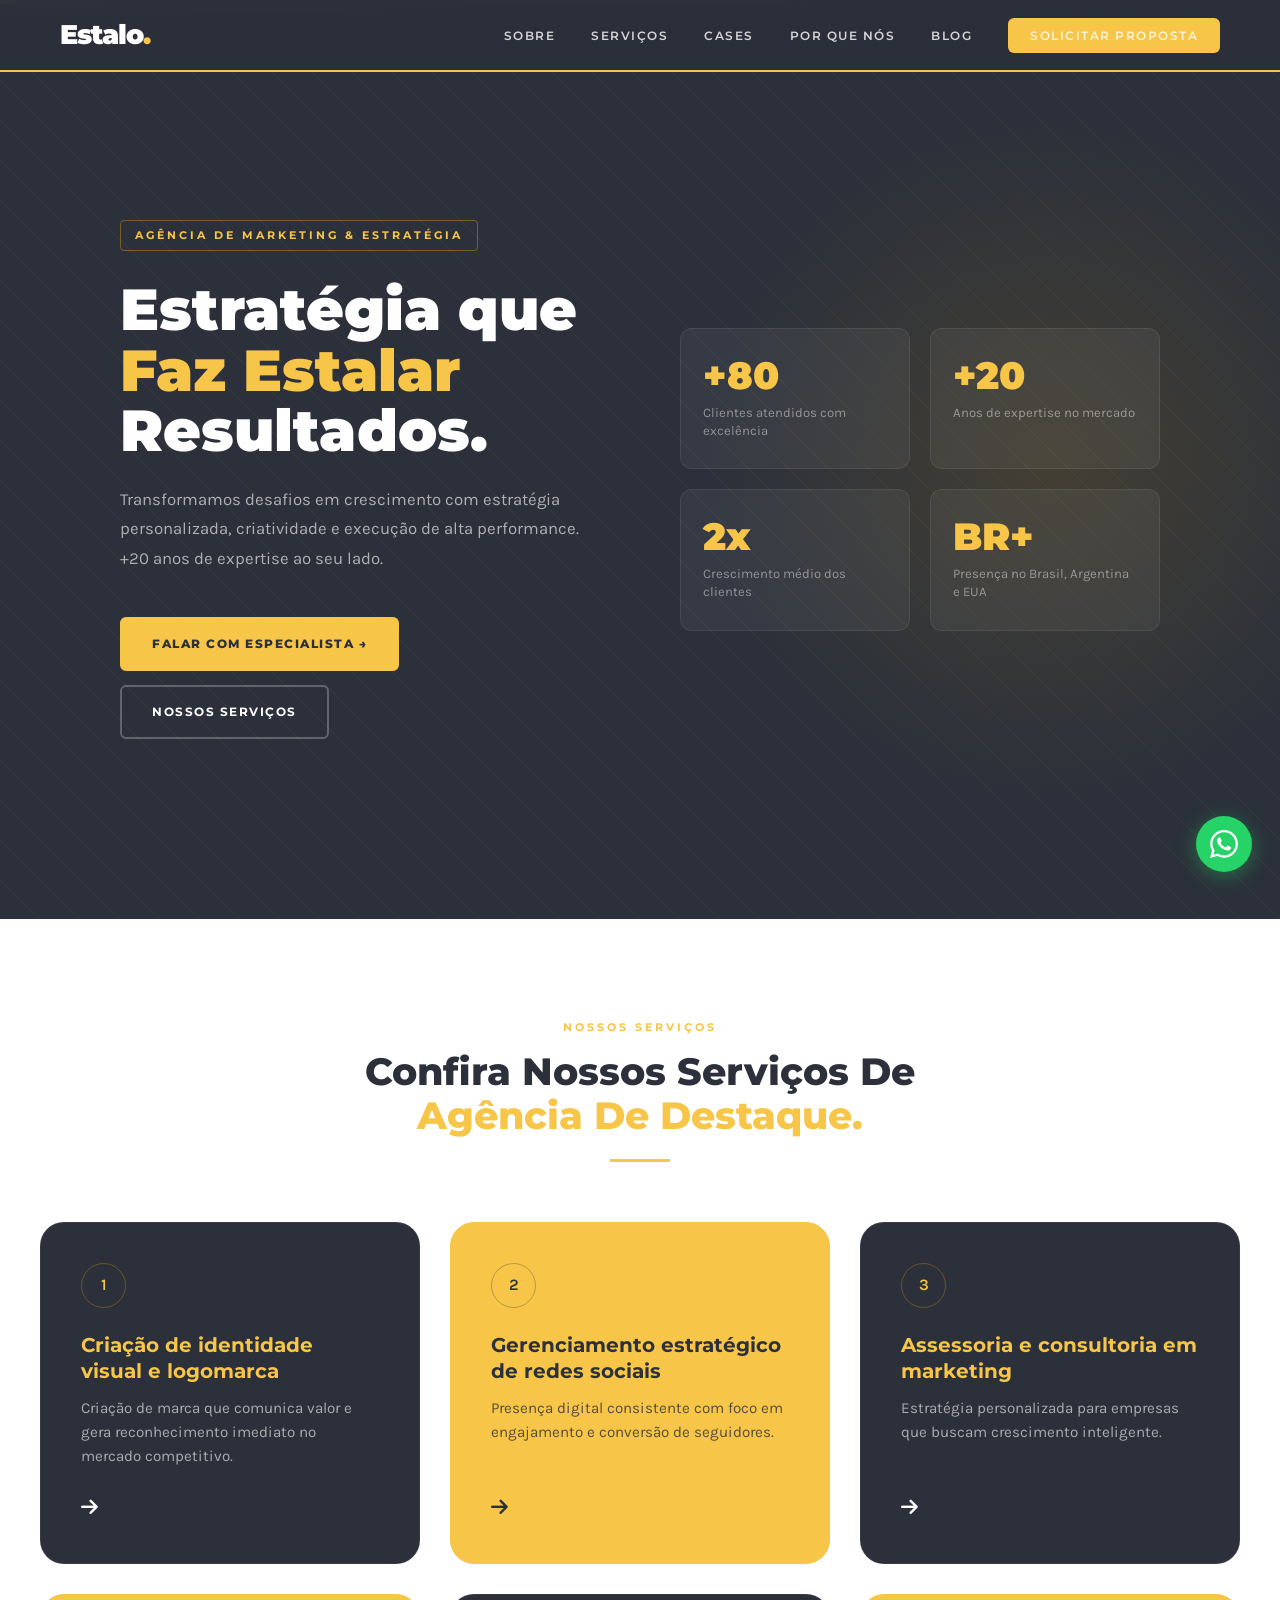
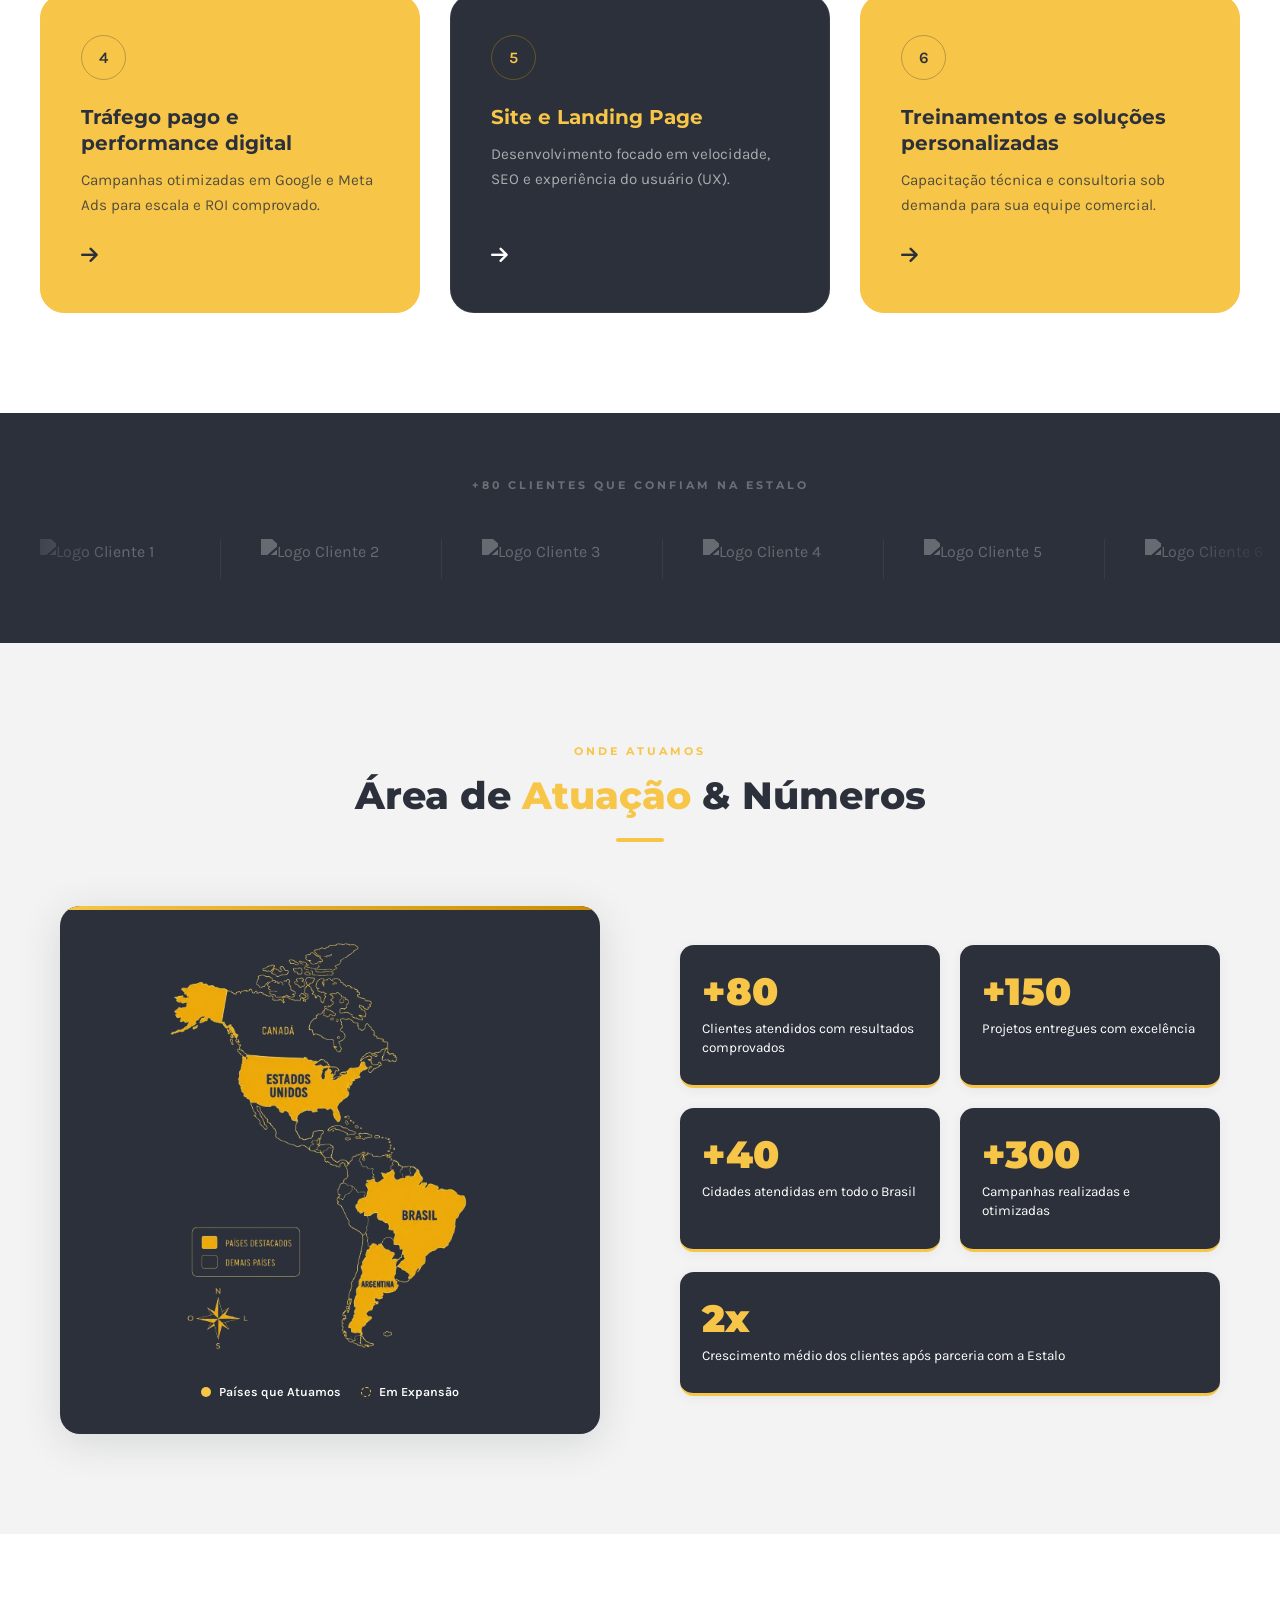
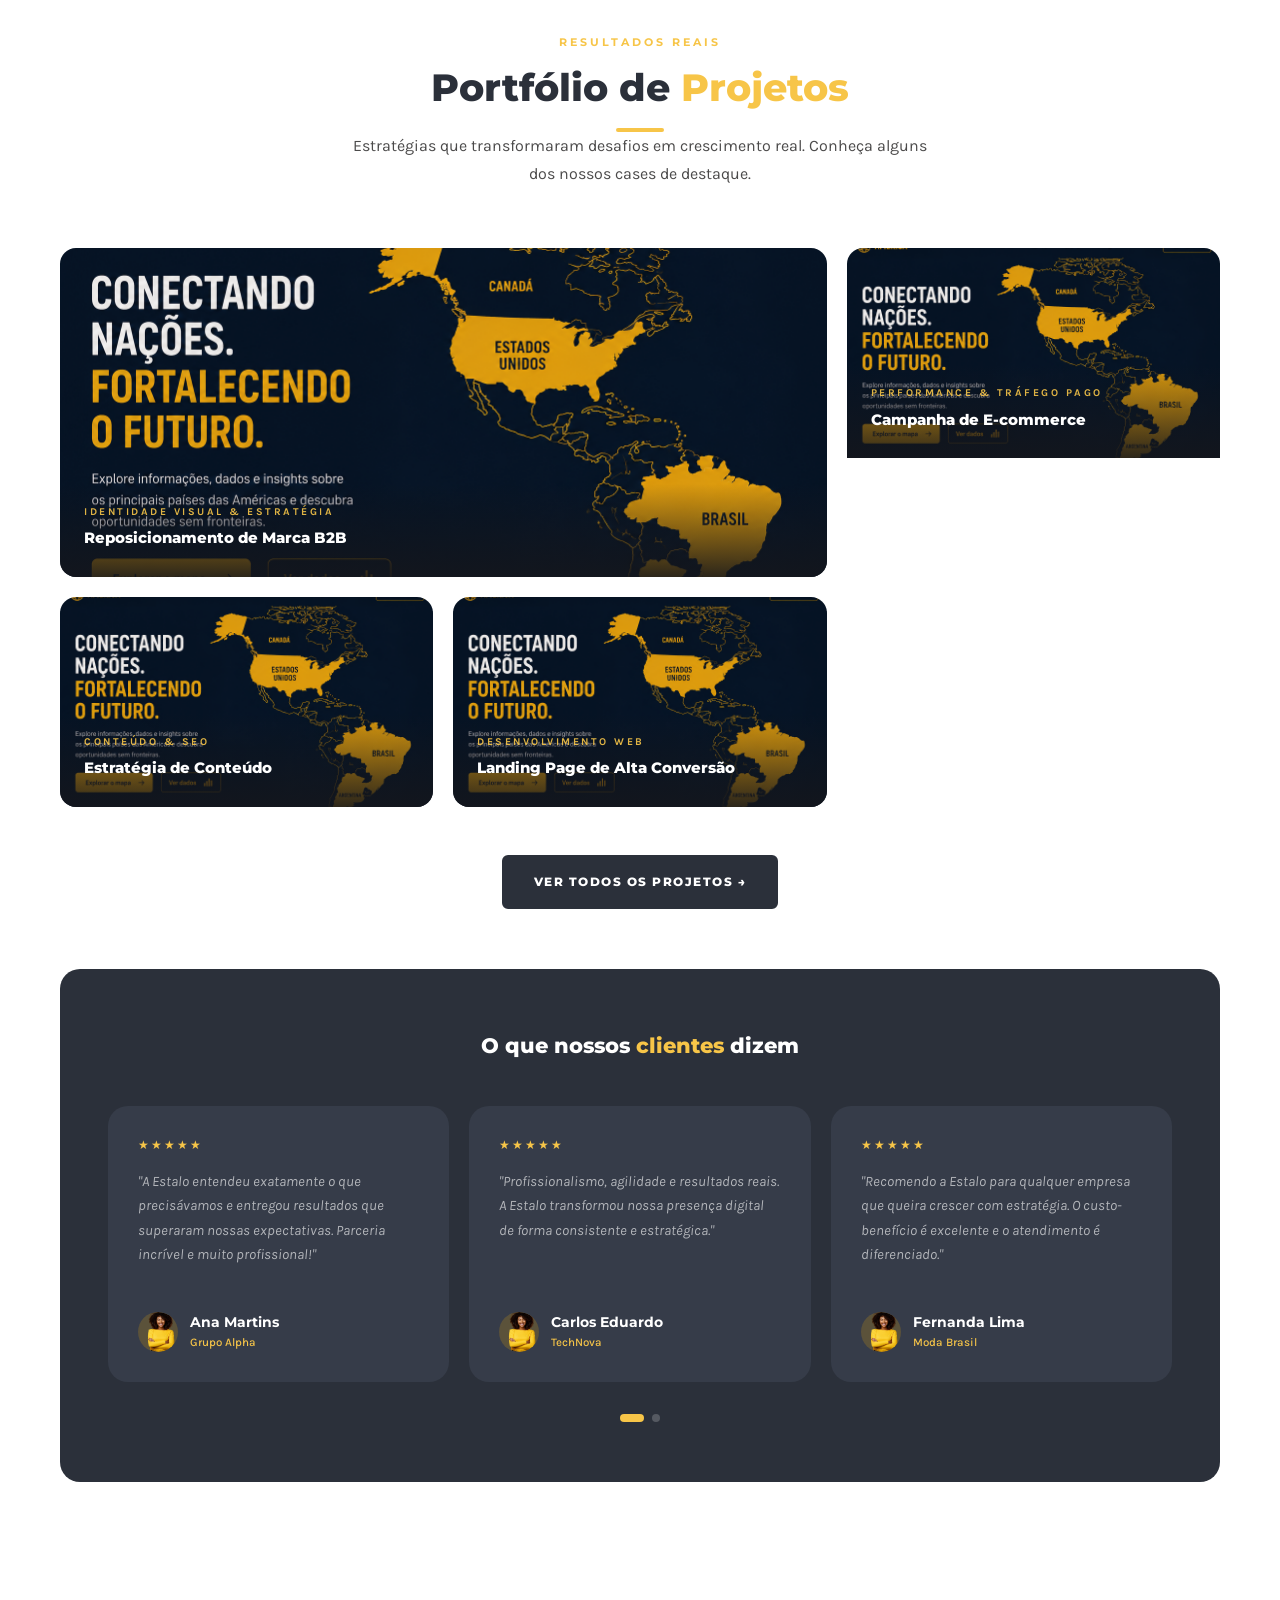
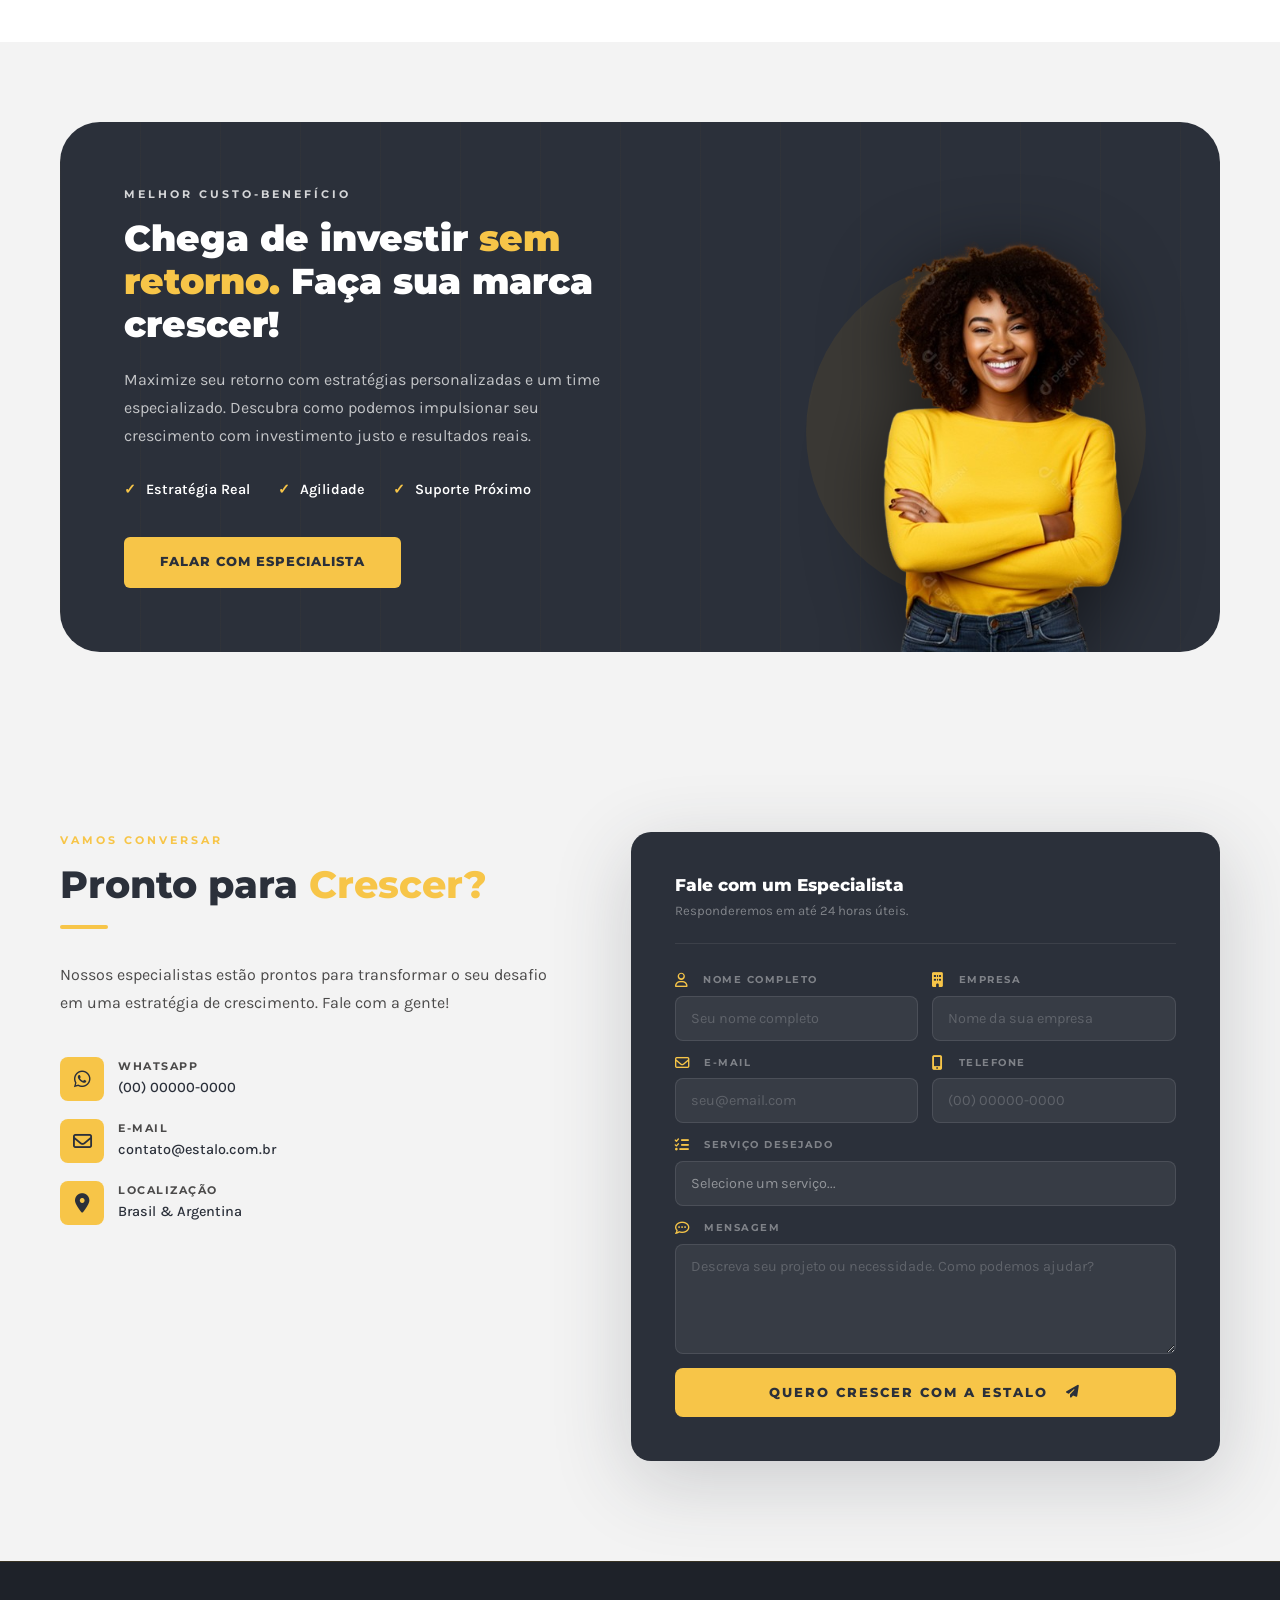
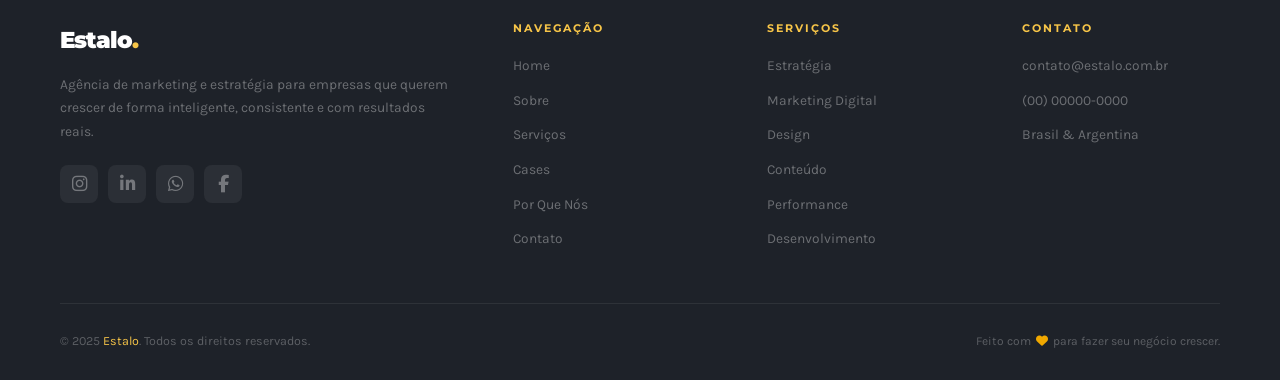
==== commit ba220b54: "pequeno ajuste" ====
--- a/index.html
+++ b/index.html
@@ -17,7 +17,7 @@
     <li><a href="#servicos">Serviços</a></li>
     <li><a href="#cases">Cases</a></li>
     <li><a href="#porque">Por Que Nós</a></li>
-    <li><a href="#contato">Contato</a></li>
+    <li><a href="peges/blog.html">Blog</a></li>
     <li> <a class="nav-cta" href="#contato">Solicitar Proposta</a></li>
   </ul>
   <button class="nav-hamburger" onclick="toggleMenu()" aria-label="Menu">
@@ -32,7 +32,7 @@
     <li><a href="#servicos" onclick="toggleMenu()" style="color:var(--white);text-decoration:none;font-family:Montserrat,sans-serif;font-size:0.85rem;font-weight:600;letter-spacing:1.5px;text-transform:uppercase;">Serviços</a></li>
     <li><a href="#cases" onclick="toggleMenu()" style="color:var(--white);text-decoration:none;font-family:Montserrat,sans-serif;font-size:0.85rem;font-weight:600;letter-spacing:1.5px;text-transform:uppercase;">Cases</a></li>
     <li><a href="#porque" onclick="toggleMenu()" style="color:var(--white);text-decoration:none;font-family:Montserrat,sans-serif;font-size:0.85rem;font-weight:600;letter-spacing:1.5px;text-transform:uppercase;">Por Que Nós</a></li>
-    <li><a href="#contato" onclick="toggleMenu()" style="color:var(--white);text-decoration:none;font-family:Montserrat,sans-serif;font-size:0.85rem;font-weight:600;letter-spacing:1.5px;text-transform:uppercase;">Contato</a></li>
+    <li><a href="peges/blog.html" onclick="toggleMenu()" style="color:var(--white);text-decoration:none;font-family:Montserrat,sans-serif;font-size:0.85rem;font-weight:600;letter-spacing:1.5px;text-transform:uppercase;">Blog</a></li>
      <li> <a class="nav-cta" href="#contato">Solicitar Proposta</a></li>
   </ul>
 </div>
--- a/css/stilo.css
+++ b/css/stilo.css
@@ -446,368 +446,6 @@
 }
 
 /* ═══════════════════════════════════════════
-   6. SOBRE
-═══════════════════════════════════════════ */
-#sobre {
-  background: var(--white);
-  padding: 100px 0;
-}
-
-/* Tipografia Estilo Hero */
-.hero-title-sobre {
-  font-size: clamp(2.5rem, 6vw, 4.5rem);
-  font-weight: 900;
-  color: var(--navy);
-  line-height: 1;
-  letter-spacing: -2px;
-}
-
-.accent-outline {
- color: var(--gold);
-}
-
-/* Grid Layout */
-.sobre-grid-modern {
-  display: grid;
-  grid-template-columns: 1fr 1fr;
-  gap: 80px;
-  margin: 60px 0 100px;
-  height: 500px;
-  max-width: 1200px;
-}
-.sobre-text-box .img-eq img{
-  margin-top: 20px;
-  height: 180px;
-  width: 560px;
-  border-radius: var(--radius-lg);
-}
-
-.lead-text {
-  font-size: 1.1rem;
-  font-weight: 500;
-  margin-bottom: 25px;
-  text-align: justify;
-}
-
-.sobre-text-box p{
-  text-align: justify;
-}
-
-
-/* MVP Cards */
-.cores{
-  background:  #f7c5487c !important;
-  color: var(--navy) !important;
-}
-
-.mvp-card-modern {
-  background: #2b303a71;
-  color: var(--white);
-  padding: 35px;
-  border-radius: 28px;
-  border: 1px solid rgba(0,0,0,0.05);
-  transition: all 0.4s cubic-bezier(0.175, 0.885, 0.32, 1.275);
-}
-
-.mvp-card-modern:hover {
-  transform: translateY(-8px);
-  border-color: var(--gold);
-}
-
-.mvp-number {
-  color: var(--gold);
-  font-weight: 800;
-  font-size: 0.9rem;
-  margin-bottom: 10px;
-  display: block;
-}
-.coresnu{
-  color: var(--navy);
-}
-
-/* Diferenciais e Ícones */
-
-.diff-section{
-  text-align: center;
-   background: var(--navy);
-  border-radius: var(--radius-lg);
-  padding: 60px 48px;
-  max-width: 1200px;
-  margin: 60px auto;
-  overflow: hidden;
-  position: relative;
-}
-.diff-section::before {
-  content: "";
-  position: absolute;
-  inset: 0;
-  background-image: repeating-linear-gradient(
-    90deg,
-    rgba(240, 168, 0, 0.025) 0,
-    rgba(240, 168, 0, 0.025) 1px,
-    transparent 0,
-    transparent 80px
-  );
-  pointer-events: none;
-}
-
-.dife{
-  color: var(--white);
-}
-.diffs-grid-modern {
-  display: grid;
-  grid-template-columns: repeat(auto-fit, minmax(300px, 1fr));
-  gap: 30px;
-  margin-top: 50px;
-}
-
-.diff-card-new {
-  color: var(--white);
-  display: flex;
-  align-items: center;
-  flex-direction: column;
-  height: 100%;
-  padding: 30px;
-  background: var(--navy-light);
-  border-radius: 20px;
-}
-
-
-.diff-card-new:hover {
-  background: rgba(240, 168, 0, 0.07); 
-}
-
-.diff-icon-container {
-  width: 60px;
-  height: 60px;
-  background: rgba(240, 168, 0, 0.1);
-  color: var(--gold);
-  display: flex;
-  align-items: center;
-  justify-content: center;
-  font-size: 2rem;
-  border-radius: 16px;
-  margin-bottom: 25px;
-}
-
-/* Fundadores - Design de Galeria */
-.fundadores-title{
-  margin-top: 100px;
-  text-align: center;
-}
-.fundadores-grid-modern {
-  display: grid;
-  grid-template-columns: 1fr 1fr;
-  gap: 40px;
-  margin-top: 60px;
-}
-
-.fundador-card-new {
-  background: #fff;
-  border-radius: 32px;
-  overflow: hidden;
-  display: flex;
-  flex-direction: column;
-  box-shadow: 0 20px 40px rgba(0, 0, 0, 0.18);
-  border: 1px solid rgba(0,0,0,0.05);
-}
-
-.fundador-image-box {
-  width: 100%;
-  height: 380px;
-  overflow: hidden;
-  background: #eee;
-}
-
-.fundador-img {
-  width: 100%;
-  height: 100%;
-  object-fit: cover; /* Faz a foto preencher o espaço sem distorcer */
-  transition: transform 0.5s ease;
-}
-
-.fundador-card-new:hover .fundador-img {
-  transform: scale(1.05);
-}
-
-.fundador-info-new {
-  padding: 35px;
-}
-
-.fundador-cargo {
-  font-size: 0.75rem;
-  font-weight: 700;
-  text-transform: uppercase;
-  color: var(--gold);
-  letter-spacing: 2px;
-}
-
-.fundador-info-new h3 {
-  margin: 10px 0;
-  font-size: 1.6rem;
-  color: var(--navy);
-}
-/* Estilo da Bio Extra (Escondida por padrão) */
-.fundador-bio-extra {
-  max-height: 0;
-  overflow: hidden;
-  transition: all 0.5s cubic-bezier(0.4, 0, 0.2, 1);
-  opacity: 0;
-}
-
-.fundador-bio-extra.active {
-  max-height: 300px; /* Ajuste conforme o tamanho do texto */
-  opacity: 1;
-  margin: 15px 0;
-  padding-top: 15px;
-  border-top: 1px solid rgba(0,0,0,0.05);
-}
-
-.fundador-bio-extra p {
-  font-size: 0.9rem;
-  color: var(--dark);
-  line-height: 1.6;
-}
-
-/* Rodapé do Card e Botão */
-.fundador-footer {
-  display: flex;
-  justify-content: space-between;
-  align-items: center;
-  margin-top: 20px;
-}
-
-.btn-saiba-mais {
-  background: transparent;
-  border: none;
-  color: var(--navy);
-  font-weight: 700;
-  font-size: 0.85rem;
-  cursor: pointer;
-  display: flex;
-  align-items: center;
-  gap: 5px;
-  transition: color 0.3s;
-}
-
-.btn-saiba-mais i {
-  transition: transform 0.3s;
-}
-
-.btn-saiba-mais:hover {
-  color: var(--gold);
-}
-
-/* Rotação do ícone quando ativo */
-.btn-saiba-mais.active i {
-  transform: rotate(180deg);
-}
-
-/* cta da pagina*/
-.sobre-inner{
-  background: var(--white) !important;
-}
-
-/* Ajuste Mobile */
-/* ==========================================================================
-   RESPONSIVIDADE (MEDIA QUERIES)
-   ========================================================================== */
-
-/* --- NOTEBOOKS E TELAS MÉDIAS (Até 1024px) --- */
-@media (max-width: 1024px) {
-  .sobre-header{
-    margin-top: 50px;
-    text-align: center;
-  }
-  .sobre-grid-modern {
-    gap: 40px;
-    height: auto; /* Remove a altura fixa para o conteúdo fluir */
-    margin: 40px 0 60px;
-  }
-
-  .sobre-text-box .img-eq img {
-    width: 100%; /* Imagem se adapta à largura da coluna */
-    height: auto;
-    padding: 15px;
-  }
-
-  .diff-section {
-    padding: 40px 24px;
-    margin: 40px 20px;
-  }
-   .mvp-row, .sobre-text-box {
-    padding: 15px !important;
-  }
-}
-
-/* --- TABLETS (Até 768px) --- */
-@media (max-width: 768px) {
-  #sobre {
-    padding: 60px 0; /* Diminui o espaçamento vertical exagerado */
-  }
-
-  /* Transforma o grid de 2 colunas em 1 coluna única */
-  .sobre-grid-modern {
-    grid-template-columns: 1fr; 
-    height: auto;
-    gap: 30px;
-  }
-
-  .sobre-text-box .img-eq img {
-    margin-top: 15px;
-    height: auto;
-    max-height: 250px; /* Limita a altura em telas menores */
-    object-fit: cover;
-  }
-
-  /* Grid dos Fundadores passa a ser 1 coluna */
-  .fundadores-grid-modern {
-    grid-template-columns: 1fr;
-    gap: 30px;
-    padding: 0 15px;
-  }
-
-  .fundador-image-box {
-    height: 300px; /* Reduz um pouco a altura da foto no tablet/celular */
-  }
-
-  .fundador-info-new {
-    padding: 25px; /* Reduz o espaçamento interno do card */
-  }
-}
-
-/* --- CELULARES (Até 480px) --- */
-@media (max-width: 480px) {
-  #sobre {
-    padding: 40px 0;
-  }
-
-  /* Ajusta o espaçamento dos cards de diferenciais */
-  .diffs-grid-modern {
-    grid-template-columns: 1fr; /* Força 1 coluna mesmo se o minmax falhar */
-    gap: 20px;
-  }
-
-  .diff-section {
-    padding: 30px 16px;
-  }
-
-  /* Ajustes nos Cards MVP */
-  .mvp-card-modern {
-    padding: 25px;
-    border-radius: 20px;
-  }
-
-  .fundador-card-new {
-    border-radius: 24px;
-  }
-
-  .fundador-image-box {
-    height: 250px;
-  }
-}
-
-/* ═══════════════════════════════════════════
    7. SERVIÇOS
 ═══════════════════════════════════════════ */
 
@@ -881,7 +519,6 @@
 
 /* --- AJUSTES DE HOVER PARA OS CARDS AMARELOS --- */
 .servico-card-v2:nth-child(even):hover {
-  background: var(--gold-dark); /* Escurece um pouco o amarelo no hover */
   transform: translateY(-10px);
 }
 
@@ -1174,7 +811,7 @@
   font-family: "Montserrat", sans-serif;
   font-size: 2.4rem;
   font-weight: 900;
-  color: var(--white);
+  color: var(--gold);
   line-height: 1;
   margin-bottom: 8px;
 }
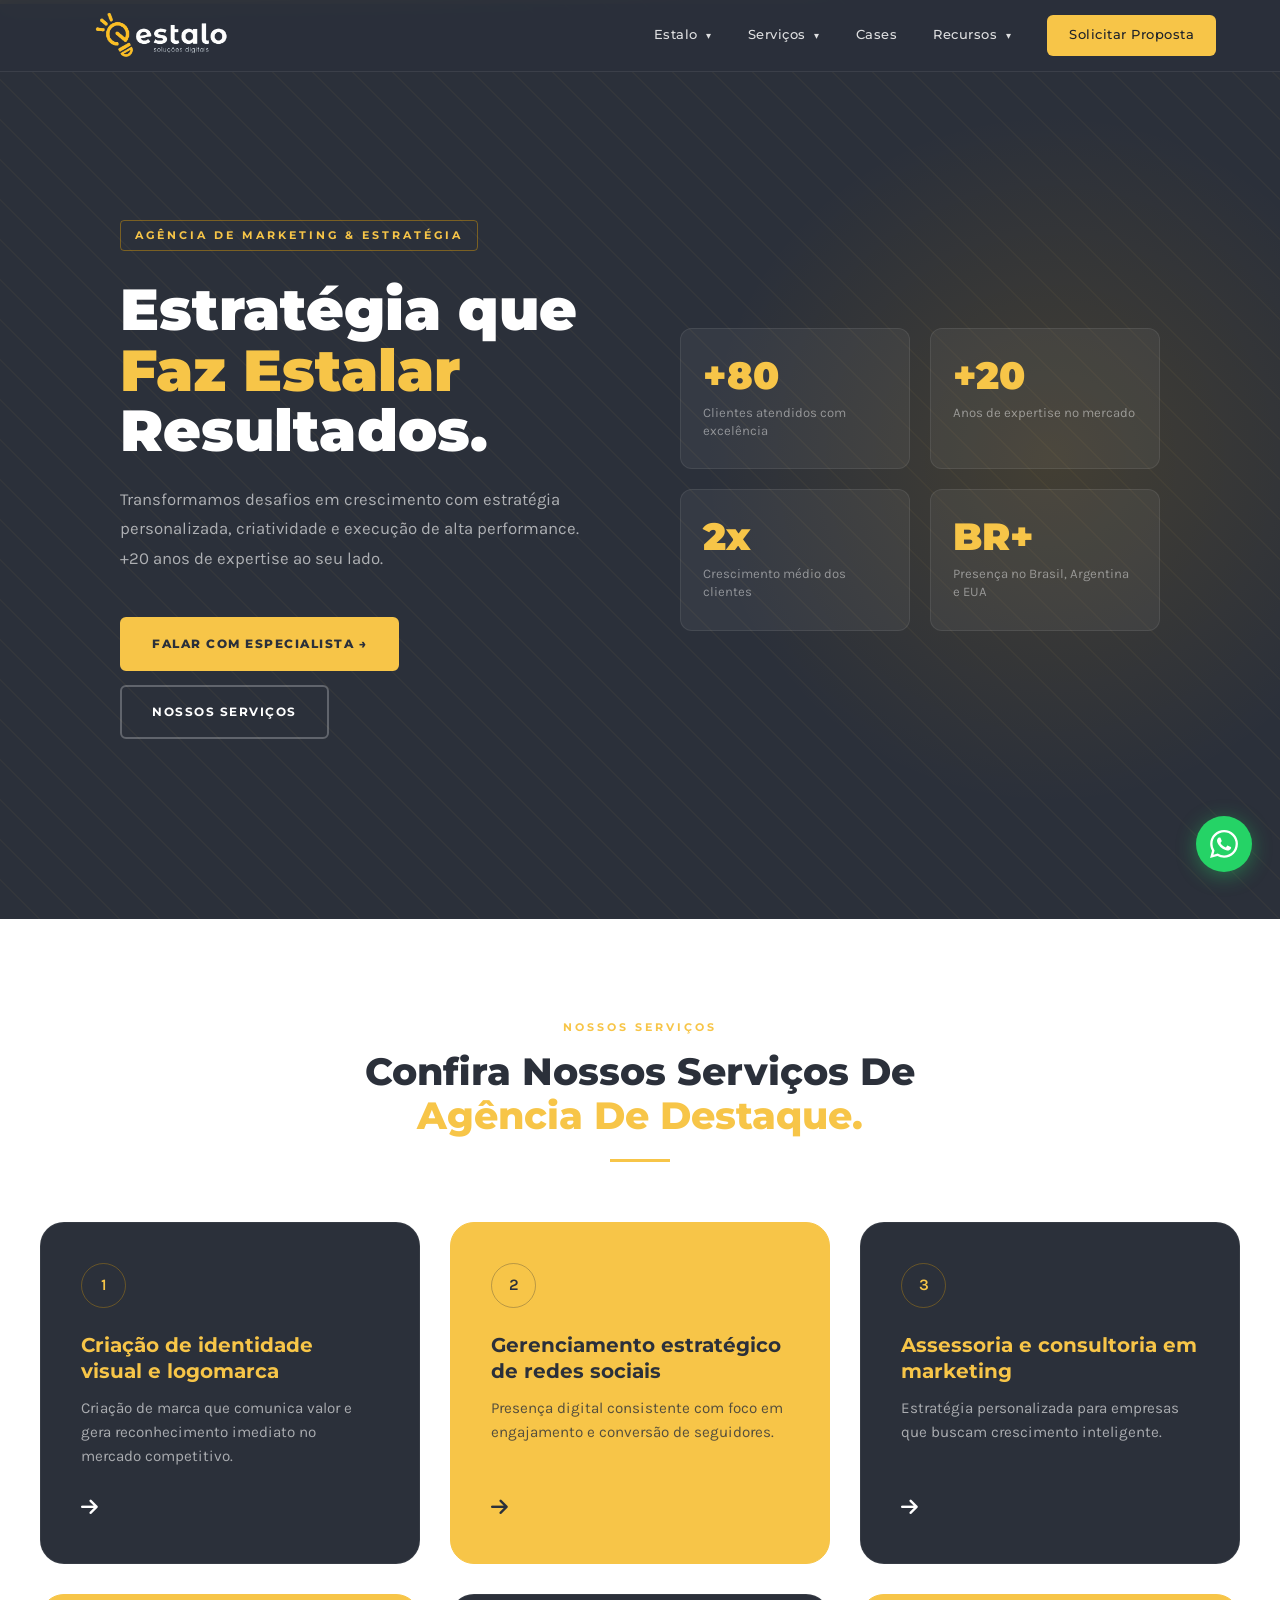
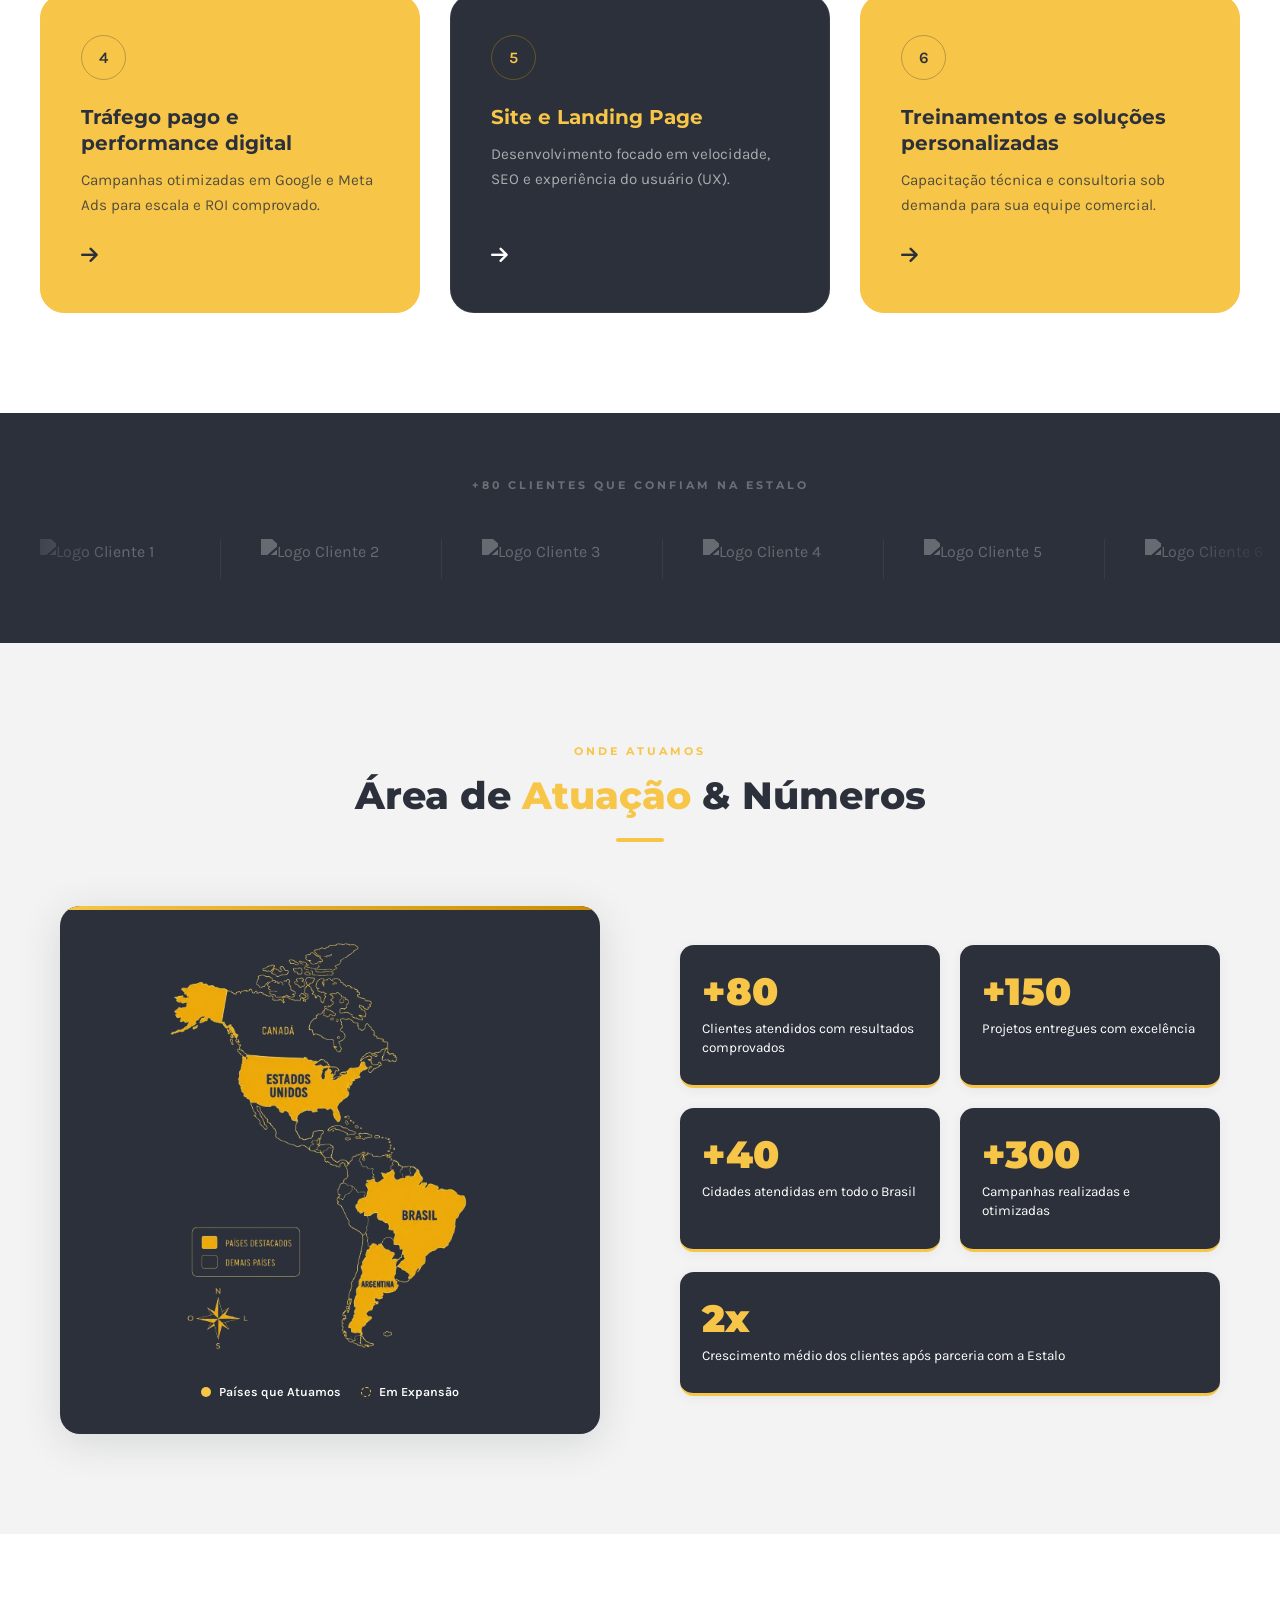
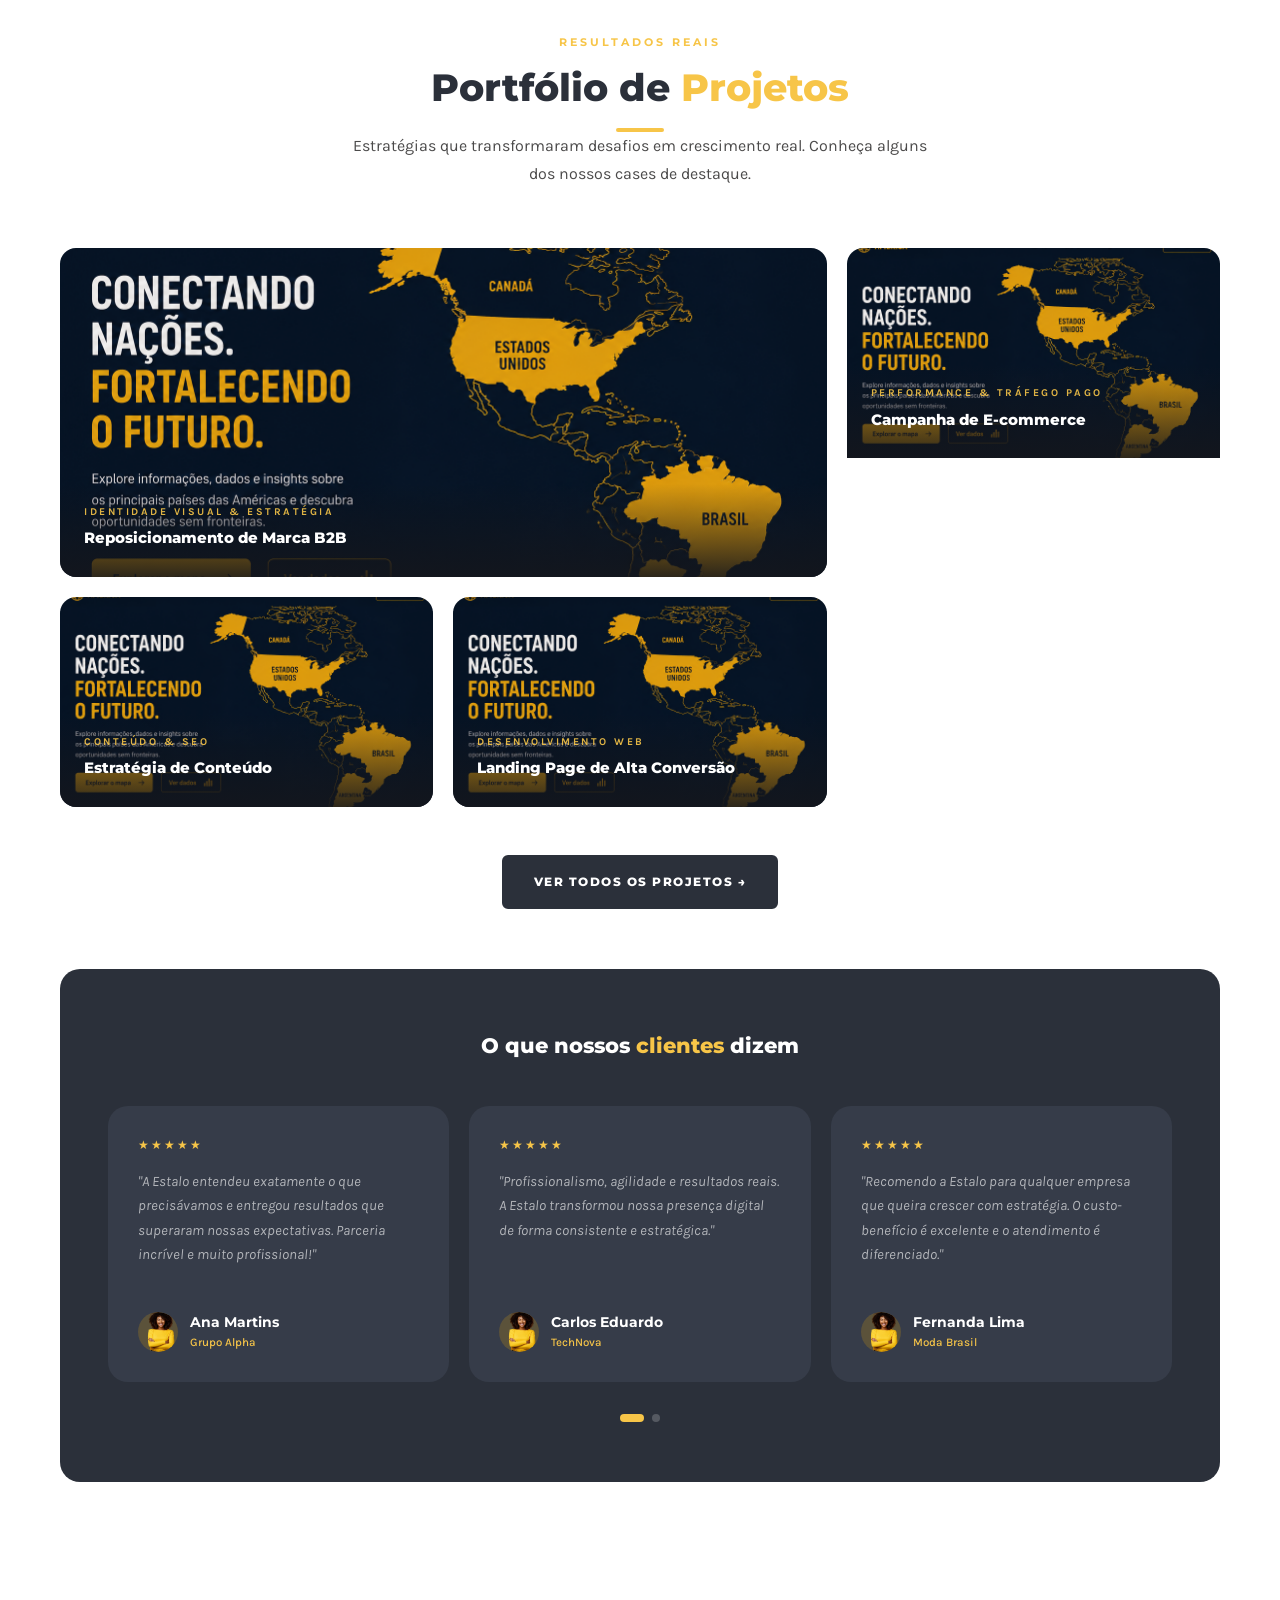
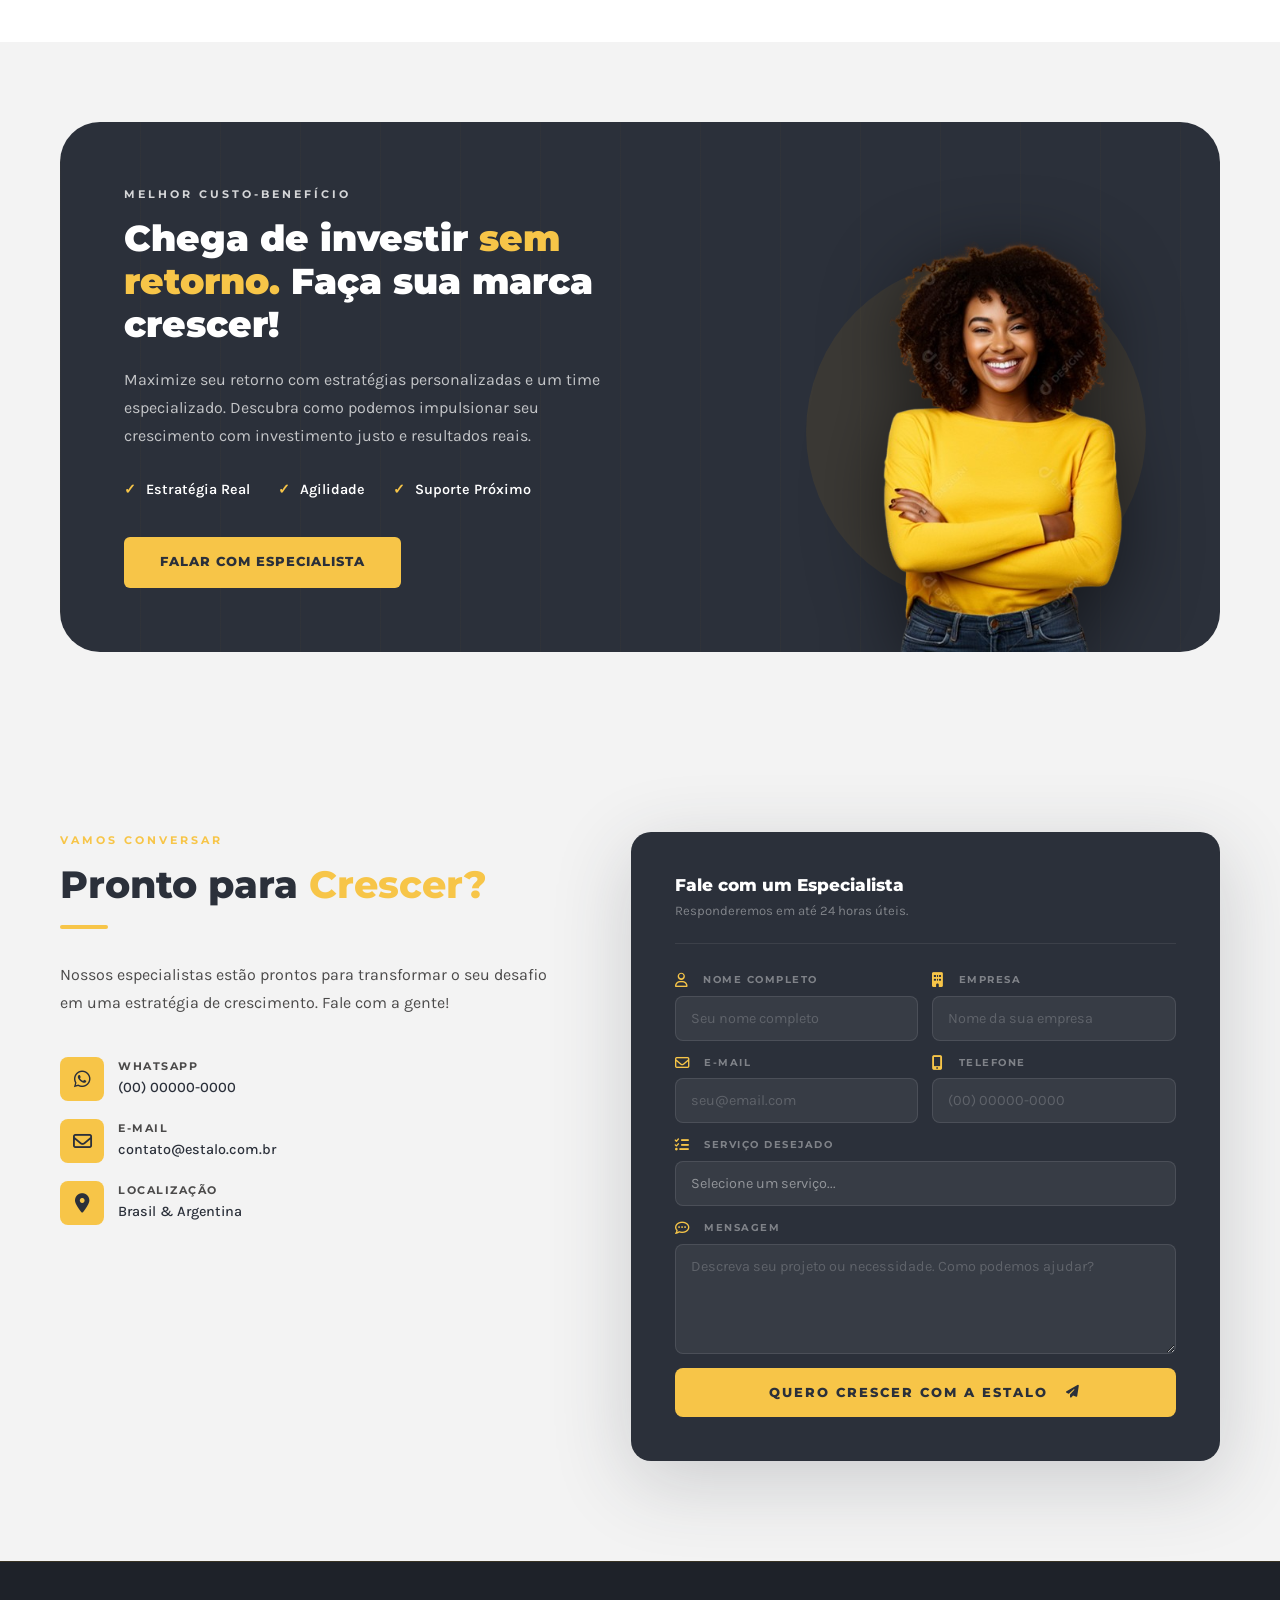
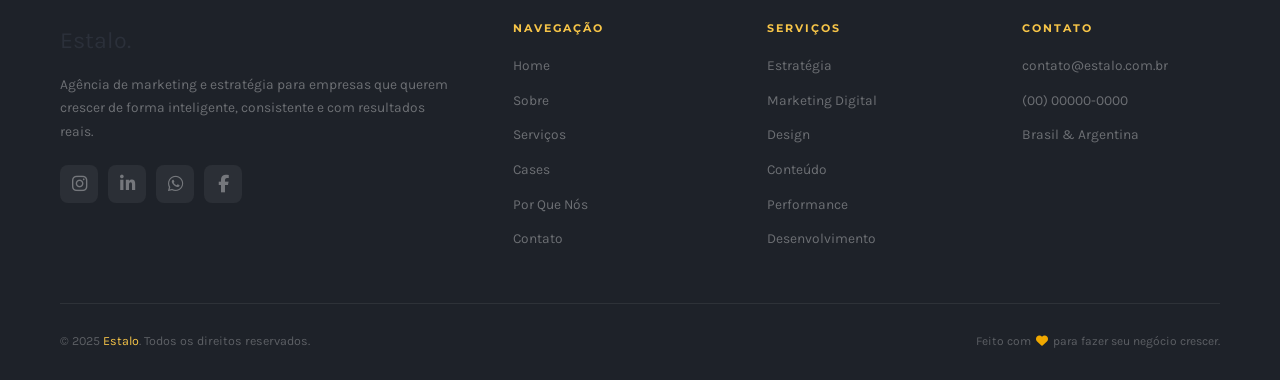
==== commit 3795607a: "Atualização no menu de  navegação" ====
--- a/index.html
+++ b/index.html
@@ -8,35 +8,83 @@
 <link rel="stylesheet" href="https://cdnjs.cloudflare.com/ajax/libs/font-awesome/6.5.1/css/all.min.css">
 <link rel="stylesheet" href="css/stilo.css">
 <body>
-<!-- NAV -->
-<nav>
-  <a class="nav-logo" href="#home">Estalo<span>.</span></a>
-  <ul class="nav-links">
-    <li></li>
-    <li><a href="peges/sobre.html">Sobre</a></li>
-    <li><a href="#servicos">Serviços</a></li>
-    <li><a href="#cases">Cases</a></li>
-    <li><a href="#porque">Por Que Nós</a></li>
-    <li><a href="peges/blog.html">Blog</a></li>
-    <li> <a class="nav-cta" href="#contato">Solicitar Proposta</a></li>
-  </ul>
-  <button class="nav-hamburger" onclick="toggleMenu()" aria-label="Menu">
-    <span></span><span></span><span></span>
-  </button>
-</nav>
-
-<!-- MOBILE MENU -->
-<div id="mobile-menu" style="display:none;position:fixed;top:72px;left:0;right:0;background:var(--navy);z-index:999;padding:24px;border-bottom:2px solid var(--gold);">
-  <ul style="list-style:none;display:flex;flex-direction:column;gap:20px;">
-    <li><a href="peges/sobre.html" onclick="toggleMenu()" style="color:var(--white);text-decoration:none;font-family:Montserrat,sans-serif;font-size:0.85rem;font-weight:600;letter-spacing:1.5px;text-transform:uppercase;">Sobre</a></li>
-    <li><a href="#servicos" onclick="toggleMenu()" style="color:var(--white);text-decoration:none;font-family:Montserrat,sans-serif;font-size:0.85rem;font-weight:600;letter-spacing:1.5px;text-transform:uppercase;">Serviços</a></li>
-    <li><a href="#cases" onclick="toggleMenu()" style="color:var(--white);text-decoration:none;font-family:Montserrat,sans-serif;font-size:0.85rem;font-weight:600;letter-spacing:1.5px;text-transform:uppercase;">Cases</a></li>
-    <li><a href="#porque" onclick="toggleMenu()" style="color:var(--white);text-decoration:none;font-family:Montserrat,sans-serif;font-size:0.85rem;font-weight:600;letter-spacing:1.5px;text-transform:uppercase;">Por Que Nós</a></li>
-    <li><a href="peges/blog.html" onclick="toggleMenu()" style="color:var(--white);text-decoration:none;font-family:Montserrat,sans-serif;font-size:0.85rem;font-weight:600;letter-spacing:1.5px;text-transform:uppercase;">Blog</a></li>
-     <li> <a class="nav-cta" href="#contato">Solicitar Proposta</a></li>
-  </ul>
-</div>
-
+ <header class="main-header">
+  <nav class="nav-container">
+    
+    <a class="nav-logo" href="#home"><img src="img/estalolg.png" alt="Estalo"></a>
+    
+    <ul class="nav-links" id="nav-menu">
+      <li class="dropdown">
+        <a href="#sobre" class="dropdown-toggle">Estalo <span class="arrow">▾</span></a>
+        <div class="mega-menu">
+          <div class="mega-column">
+            <h4>Quem Somos</h4>
+            <p>Nossa história, propósito e o que nos move todos os dias.</p>
+            <a href="peges/sobre.html">Conhecer a Estalo →</a>
+          </div>
+          <div class="mega-column">
+            <h4>Por que nos escolher</h4>
+            <p>Nossa metodologia e os diferenciais que geram resultados reais.</p>
+            <a href="#porque">Nossos Diferenciais →</a>
+          </div>
+          <div class="mega-column">
+            <h4>Blog</h4>
+            <p>Artigos, insights e novidades sobre o mercado digital.</p>
+            <a href="peges/blog.html">Ler o Blog →</a>
+          </div>
+        </div>
+      </li>
+
+      <li class="dropdown">
+        <a href="#servicos" class="dropdown-toggle">Serviços <span class="arrow">▾</span></a>
+        <div class="mega-menu mega-menu-grid">
+          <div class="mega-column">
+            <h4>Tráfego Pago</h4>
+            <p>Anúncios certeiros no Google, Meta e LinkedIn para atrair clientes.</p>
+          </div>
+          <div class="mega-column">
+            <h4>Criação de Sites</h4>
+            <p>Desenvolvimento de landing pages e sites velozes focados em conversão.</p>
+          </div>
+          <div class="mega-column">
+            <h4>Marketing</h4>
+            <p>Estratégia digital completa, posicionamento e funis inteligentes.</p>
+          </div>
+          <div class="mega-column">
+            <h4>Outros</h4>
+            <p>Soluções sob medida para a escala do seu negócio.</p>
+            <a href="#servicos">Ver tudo →</a>
+          </div>
+        </div>
+      </li>
+
+      <li><a href="#cases" class="mobile-direct-link">Cases</a></li>
+
+      <li class="dropdown">
+        <a href="#recursos" class="dropdown-toggle">Recursos <span class="arrow">▾</span></a>
+        <div class="mega-menu split-menu">
+          <div class="mega-column">
+            <h4>Materiais Ricos</h4>
+            <p>E-books, planilhas e guias práticos gratuitos.</p>
+            <a href="#materiais">Acessar Downloads →</a>
+          </div>
+          <div class="mega-column">
+            <h4>Trabalhe Conosco</h4>
+            <p>Quer fazer parte do time? Conheça nossa cultura e vagas.</p>
+            <a href="#carreiras">Ver Vagas →</a>
+          </div>
+        </div>
+      </li>
+
+      <li class="cta-container"><a class="nav-cta" href="#contato">Solicitar Proposta</a></li>
+    </ul>
+
+    <button class="nav-hamburger" onclick="toggleMenu()" aria-label="Menu" id="hamburger-btn">
+      <span></span><span></span><span></span>
+    </button>
+
+  </nav>
+</header>
 <!-- HERO -->
 <section id="home">
   <div class="hero-bg-pattern"></div>
--- a/css/stilo.css
+++ b/css/stilo.css
@@ -4,7 +4,7 @@
 :root {
   --navy: #2b303a;
   --navy-light: #363c49;
-  --gold: #F7C548;
+  --gold: #f7c548;
   --gold-dark: #c98e00;
   --dark: #4b4a4a;
   --light: #f3f3f3;
@@ -41,7 +41,7 @@
   color: var(--navy);
   overflow-x: hidden;
   line-height: 1.6;
-   font-style: normal
+  font-style: normal;
 }
 
 /* ═══════════════════════════════════════════
@@ -55,7 +55,7 @@
 h5 {
   font-family: "Montserrat", sans-serif;
   line-height: 1.15;
-   font-style: normal
+  font-style: normal;
 }
 
 a {
@@ -73,83 +73,92 @@
    3. NAVEGAÇÃO
 ═══════════════════════════════════════════ */
 
-nav {
+.main-header {
   position: fixed;
   top: 0;
   left: 0;
   right: 0;
+  width: 100%;
+  height: 72px;
+  background: rgba(43, 48, 58, 0.95);
+  backdrop-filter: blur(12px);
+  border-bottom: 1px solid rgba(255, 255, 255, 0.08);
   z-index: 1000;
+  box-sizing: border-box;
+}
+
+/* Nav limita o conteúdo exatamente em 1200px e centraliza */
+.nav-container {
+  width: 100%;
+  max-width: 1200px;
+  height: 100%;
+  margin: 0 auto;
+  padding: 0 24px;
   display: flex;
   align-items: center;
   justify-content: space-between;
-  padding: 0 60px;
-  height: 72px;
-  background: rgba(43, 48, 58, 0.97);
-  backdrop-filter: blur(12px);
-  border-bottom: 2px solid var(--gold);
-  transition: box-shadow var(--transition);
-}
-
-.nav-logo {
-  font-family: "Montserrat", sans-serif;
-  font-size: 1.7rem;
-  font-weight: 900;
-  color: var(--white);
-  letter-spacing: -1px;
-  text-decoration: none;
-  flex-shrink: 0;
-}
-
-.nav-logo span {
-  color: var(--gold);
-}
-
-/* Links centrais */
+  position: relative; /* Referência para os mega menus */
+  box-sizing: border-box;
+}
+
+/* BRANDING / LOGO */
+.nav-logo img {
+  width: 200px;
+}
+
+/* LINKS DO DESKTOP */
 .nav-links {
   display: flex;
   align-items: center;
   gap: 36px;
   list-style: none;
+  height: 100%;
+  margin: 0;
+  padding: 0;
+}
+
+.nav-links > li {
+  height: 100%;
+  display: flex;
+  align-items: center;
+  position: relative;
 }
 
 .nav-links a {
   font-family: "Montserrat", sans-serif;
-  font-size: 0.75rem;
-  font-weight: 600;
-  letter-spacing: 1.5px;
-  text-transform: uppercase;
-  color: rgba(255, 255, 255, 0.8);
-  transition: color var(--transition);
-}
-
-.nav-links a:hover {
-  color: var(--gold);
-}
-
-/* Botão CTA da nav */
+  font-size: 0.8rem;
+  font-weight: 500;
+  letter-spacing: 0.5px;
+  text-transform: capitalize;
+  color: rgba(255, 255, 255, 0.85);
+  text-decoration: none;
+  transition: color 0.3s ease;
+}
+
+.arrow {
+  font-size: 0.65rem;
+  margin-left: 4px;
+  display: inline-block;
+  transition: transform 0.3s ease;
+}
+
+/* BOTÃO CTA (SOLICITAR PROPOSTA) */
 .nav-cta {
   background: var(--gold);
-  color: var(--navy);
+  color: #1e222a !important;
   font-family: "Montserrat", sans-serif;
-  font-size: 0.72rem;
-  font-weight: 800;
-  letter-spacing: 1.5px;
-  text-transform: uppercase;
+  font-size: 0.75rem;
+  font-weight: 700;
   padding: 10px 22px;
-  border-radius: var(--radius-sm);
-  transition:
-    background var(--transition),
-    transform var(--transition);
-  white-space: nowrap;
-  flex-shrink: 0;
-}
-
+  border-radius: 6px;
+  transition: all 0.3s ease;
+}
 .nav-cta:hover {
-  background: var(--gold-dark);
+  background: #e09d00;
   transform: translateY(-1px);
 }
 
-/* Hambúrguer — escondido no desktop */
+/* BOTÃO HAMBÚRGUER (MOBILE) */
 .nav-hamburger {
   display: none;
   flex-direction: column;
@@ -157,58 +166,212 @@
   cursor: pointer;
   background: none;
   border: none;
-  padding: 4px;
-}
-
+}
 .nav-hamburger span {
   display: block;
   width: 24px;
   height: 2px;
   background: var(--white);
   border-radius: 2px;
-  transition: all 0.3s;
-}
-
-/* Menu mobile */
-#mobile-menu {
-  display: none;
-  position: fixed;
-  top: 72px;
-  left: 0;
-  right: 0;
-  background: var(--navy);
-  z-index: 998;
-  padding: 28px 24px;
-  border-bottom: 2px solid rgba(240, 168, 0, 0.3);
-  box-shadow: 0 20px 60px rgba(0, 0, 0, 0.4);
-}
-
-#mobile-menu ul {
-  list-style: none;
-  display: flex;
-  flex-direction: column;
-  gap: 20px;
-  margin-bottom: 24px;
-}
-
-#mobile-menu ul li a {
-  color: var(--white);
-  font-family: "Montserrat", sans-serif;
-  font-size: 0.88rem;
-  font-weight: 600;
-  letter-spacing: 1.5px;
-  text-transform: uppercase;
-}
-
-#mobile-menu .nav-cta {
-  display: block;
-  text-align: center;
-  width: 100%;
-  padding: 14px;
-  font-size: 0.8rem;
-  border-radius: var(--radius-sm);
-}
-
+  transition: 0.3s;
+}
+
+/* ==========================================================================
+   COMPORTAMENTO DO MEGA MENU (DESKTOP)
+   ========================================================================== */
+@media (min-width: 993px) { 
+  .nav-links a:hover,
+  .dropdown:hover .dropdown-toggle {
+    color: var(--gold);
+  }
+
+  .dropdown:hover .arrow {
+    transform: rotate(180deg);
+  }
+
+  .mega-menu {
+    position: absolute;
+    top: 72px;
+    left: 50%;
+    transform: translateX(-50%) translateY(10px);
+    width: 750px;
+    background: rgba(30, 34, 42, 0.98);
+    backdrop-filter: blur(16px);
+    border: 1px solid rgba(255, 255, 255, 0.08);
+    border-radius: 12px;
+    padding: 30px;
+    display: flex;
+    gap: 24px;
+    box-shadow: 0 20px 50px rgba(0, 0, 0, 0.5);
+    opacity: 0;
+    visibility: hidden;
+    transition: all 0.3s ease;
+    pointer-events: none;
+  }
+
+  .dropdown:hover .mega-menu {
+    opacity: 1;
+    visibility: visible;
+    pointer-events: auto;
+    transform: translateX(-50%) translateY(0);
+  }
+
+  .mega-menu-grid {
+    width: 650px;
+    display: grid;
+    grid-template-columns: 1fr 1fr;
+    gap: 24px;
+  }
+  .split-menu {
+    width: 500px;
+  }
+
+  .mega-column {
+    flex: 1;
+    display: flex;
+    flex-direction: column;
+  }
+  .mega-column h4 {
+    font-family: "Montserrat", sans-serif;
+    color: var(--white);
+    font-size: 0.9rem;
+    margin-top: 0;
+    margin-bottom: 8px;
+  }
+  .mega-column p {
+    font-family: "Montserrat", sans-serif;
+    color: rgba(255, 255, 255, 0.6);
+    font-size: 0.78rem;
+    line-height: 1.4;
+    margin-bottom: 12px;
+  }
+  .mega-column a {
+    font-size: 0.75rem;
+    color: var(--gold);
+    margin-top: auto;
+  }
+  .mega-column a:hover {
+    text-decoration: underline;
+  }
+}
+
+/* ==========================================================================
+   COMPORTAMENTO RESPONSIVO AUTOMATIZADO (MOBILE)
+   ========================================================================== */
+@media (max-width: 992px) {
+
+  .nav-container { 
+    padding: 0 16px; 
+  }
+
+  .nav-logo {
+    display: flex;
+    align-items: center;
+    justify-content: flex-start;
+    padding-left: 0;  
+    margin-left: -4px; 
+  }
+
+  
+  .nav-logo img {
+    height: 60px;
+    width: auto;
+    object-position: left; 
+  }
+  .nav-hamburger {
+    display: flex;
+  }
+
+  /* Lista se transforma em painel vertical drop-down completo */
+  .nav-links {
+    display: none;
+    position: fixed;
+    top: 72px;
+    left: 0;
+    right: 0;
+    background: rgba(30, 34, 42, 0.98);
+    backdrop-filter: blur(12px);
+    flex-direction: column;
+    align-items: flex-start;
+    gap: 0;
+    padding: 24px;
+    overflow-y: auto;
+    height: calc(100vh - 72px);
+  }
+
+  .nav-links.active {
+    display: flex;
+  }
+
+  .nav-links > li {
+    width: 100%;
+    height: auto;
+    flex-direction: column;
+    align-items: flex-start;
+    border-bottom: 1px solid rgba(255, 255, 255, 0.05);
+  }
+
+  .nav-links > li > a {
+    width: 100%;
+    padding: 18px 0;
+    font-size: 1rem;
+    display: flex;
+    justify-content: space-between;
+  }
+
+  /* Submenus viram blocos estilo "Accordion" */
+  .mega-menu {
+    display: none;
+    width: 100% !important;
+    padding: 0 0 16px 12px;
+    flex-direction: column;
+    gap: 20px;
+    box-sizing: border-box;
+  }
+
+  .dropdown.open .mega-menu {
+    display: flex;
+  }
+  .dropdown.open .arrow {
+    transform: rotate(180deg);
+  }
+  .mega-column {
+    margin-bottom: 10px;
+  }
+  .mega-column h4 {
+    font-size: 0.9rem;
+    color: var(--gold);
+    margin-bottom: 4px;
+  }
+  .mega-column p {
+    font-size: 0.8rem;
+    color: rgba(255, 255, 255, 0.7);
+    margin-bottom: 6px;
+  }
+
+  .cta-container {
+    width: 100%;
+    padding: 24px 0;
+    border: none !important;
+  }
+  .nav-links .nav-cta {
+    display: block;
+    text-align: center;
+    width: 100%;
+    padding: 14px;
+  }
+
+  /* Animação do ícone Hambúrguer ativo */
+  .nav-hamburger.active span:nth-child(1) {
+    transform: rotate(45deg) translate(5px, 5px);
+  }
+  .nav-hamburger.active span:nth-child(2) {
+    opacity: 0;
+  }
+  .nav-hamburger.active span:nth-child(3) {
+    transform: rotate(-45deg) translate(5px, -5px);
+  }
+}
 /* ═══════════════════════════════════════════
    4. HERO
 ═══════════════════════════════════════════ */
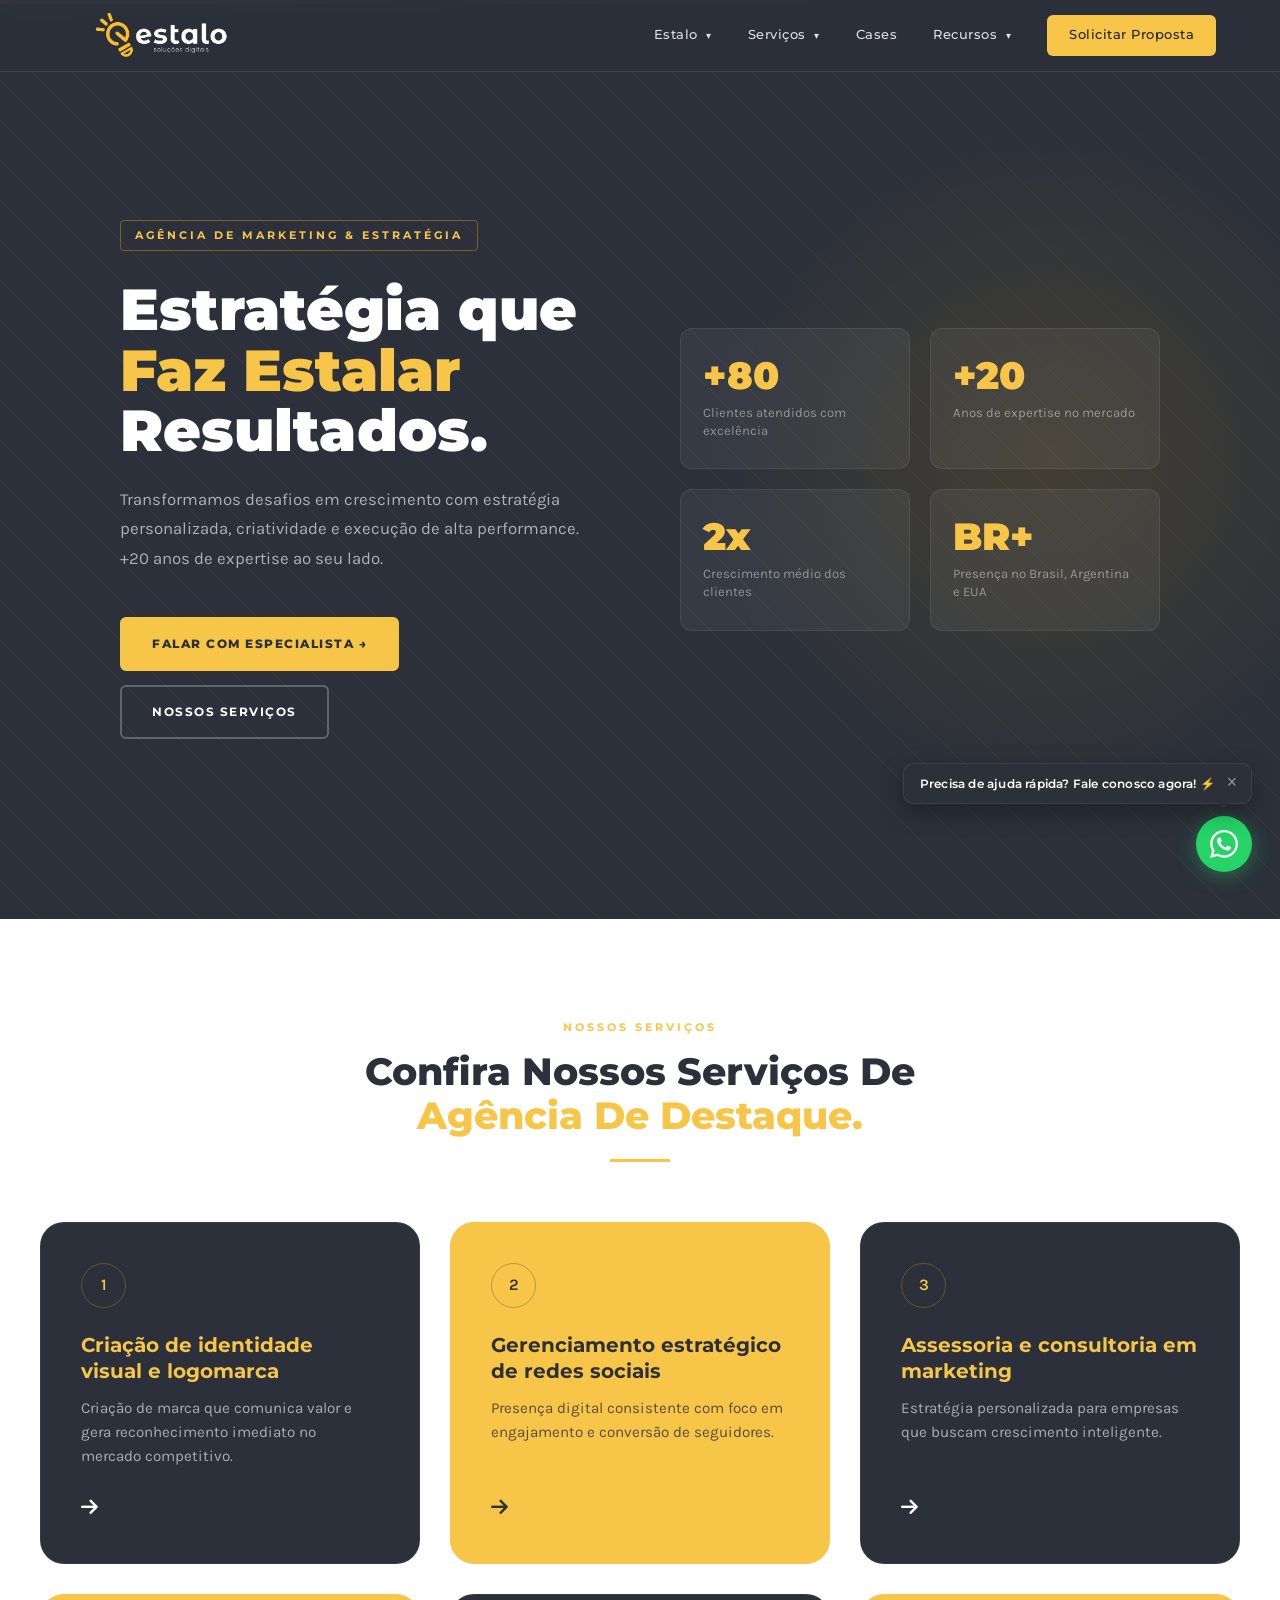
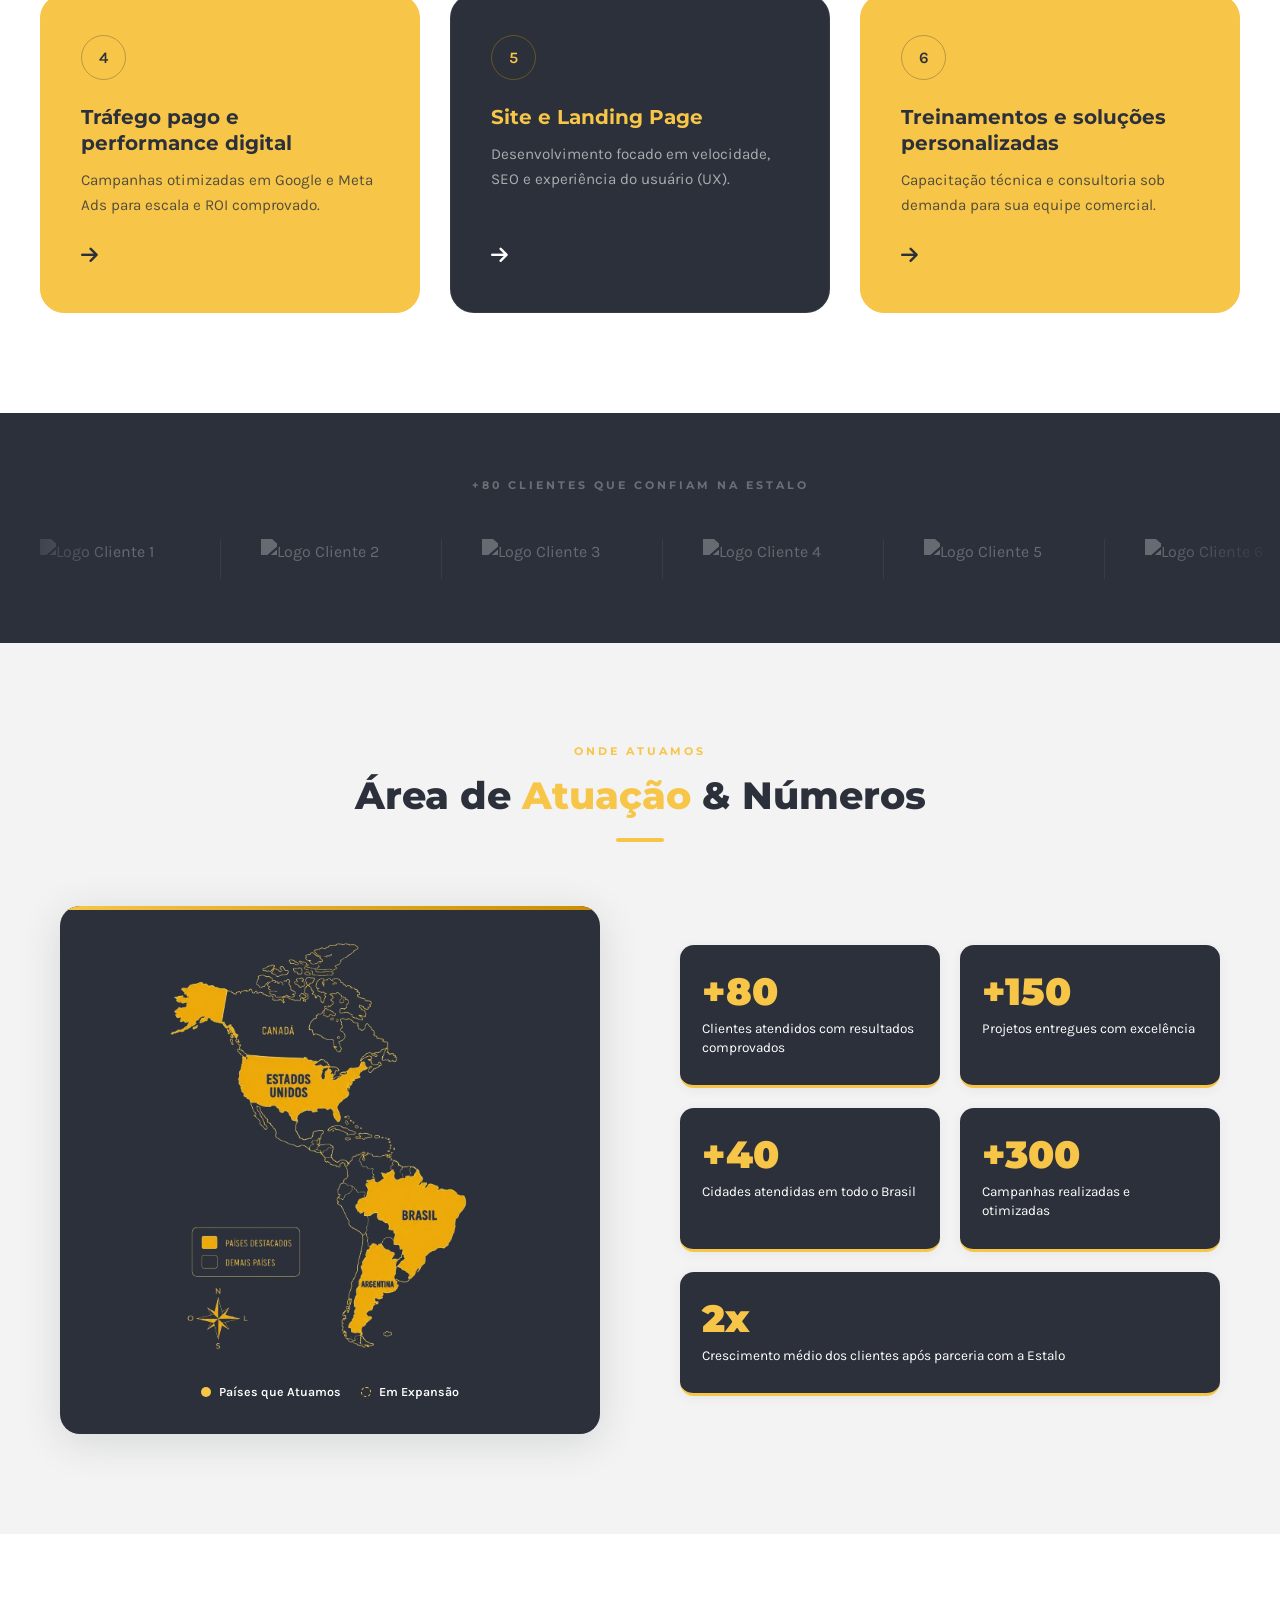
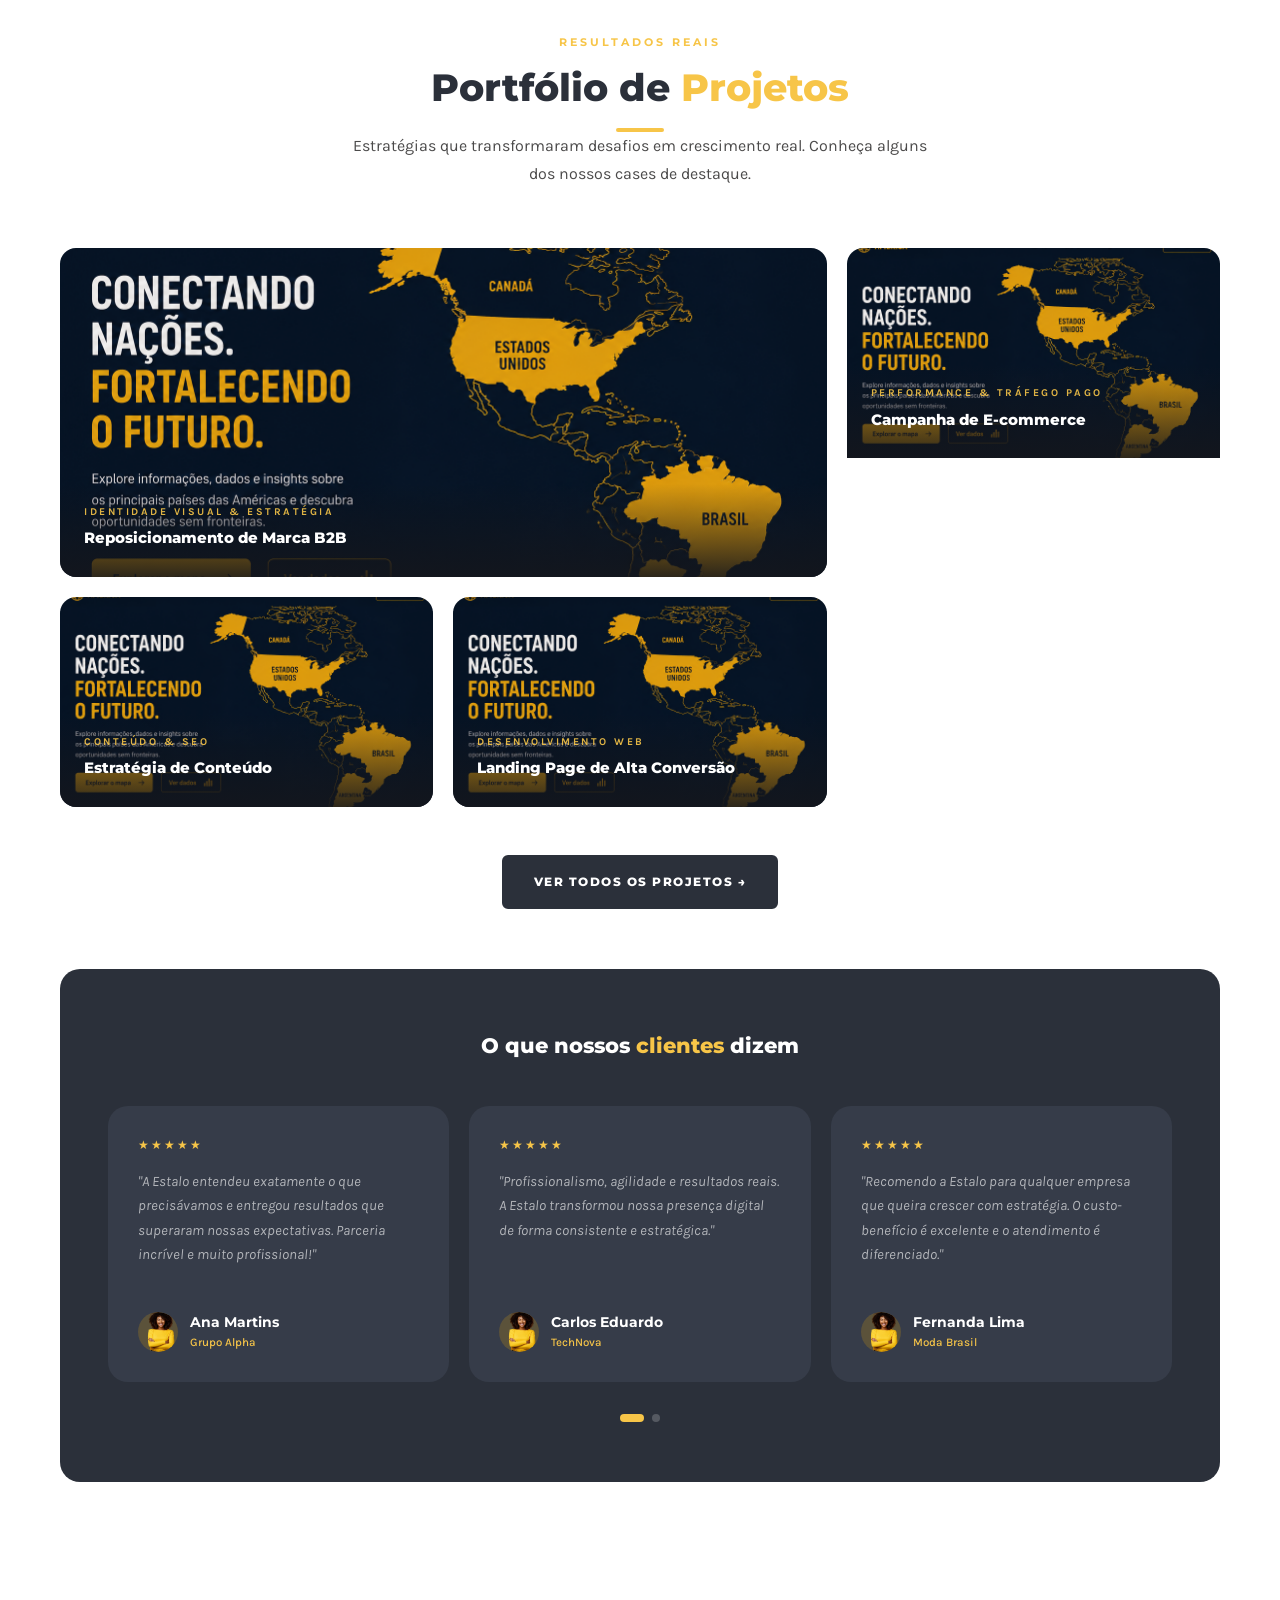
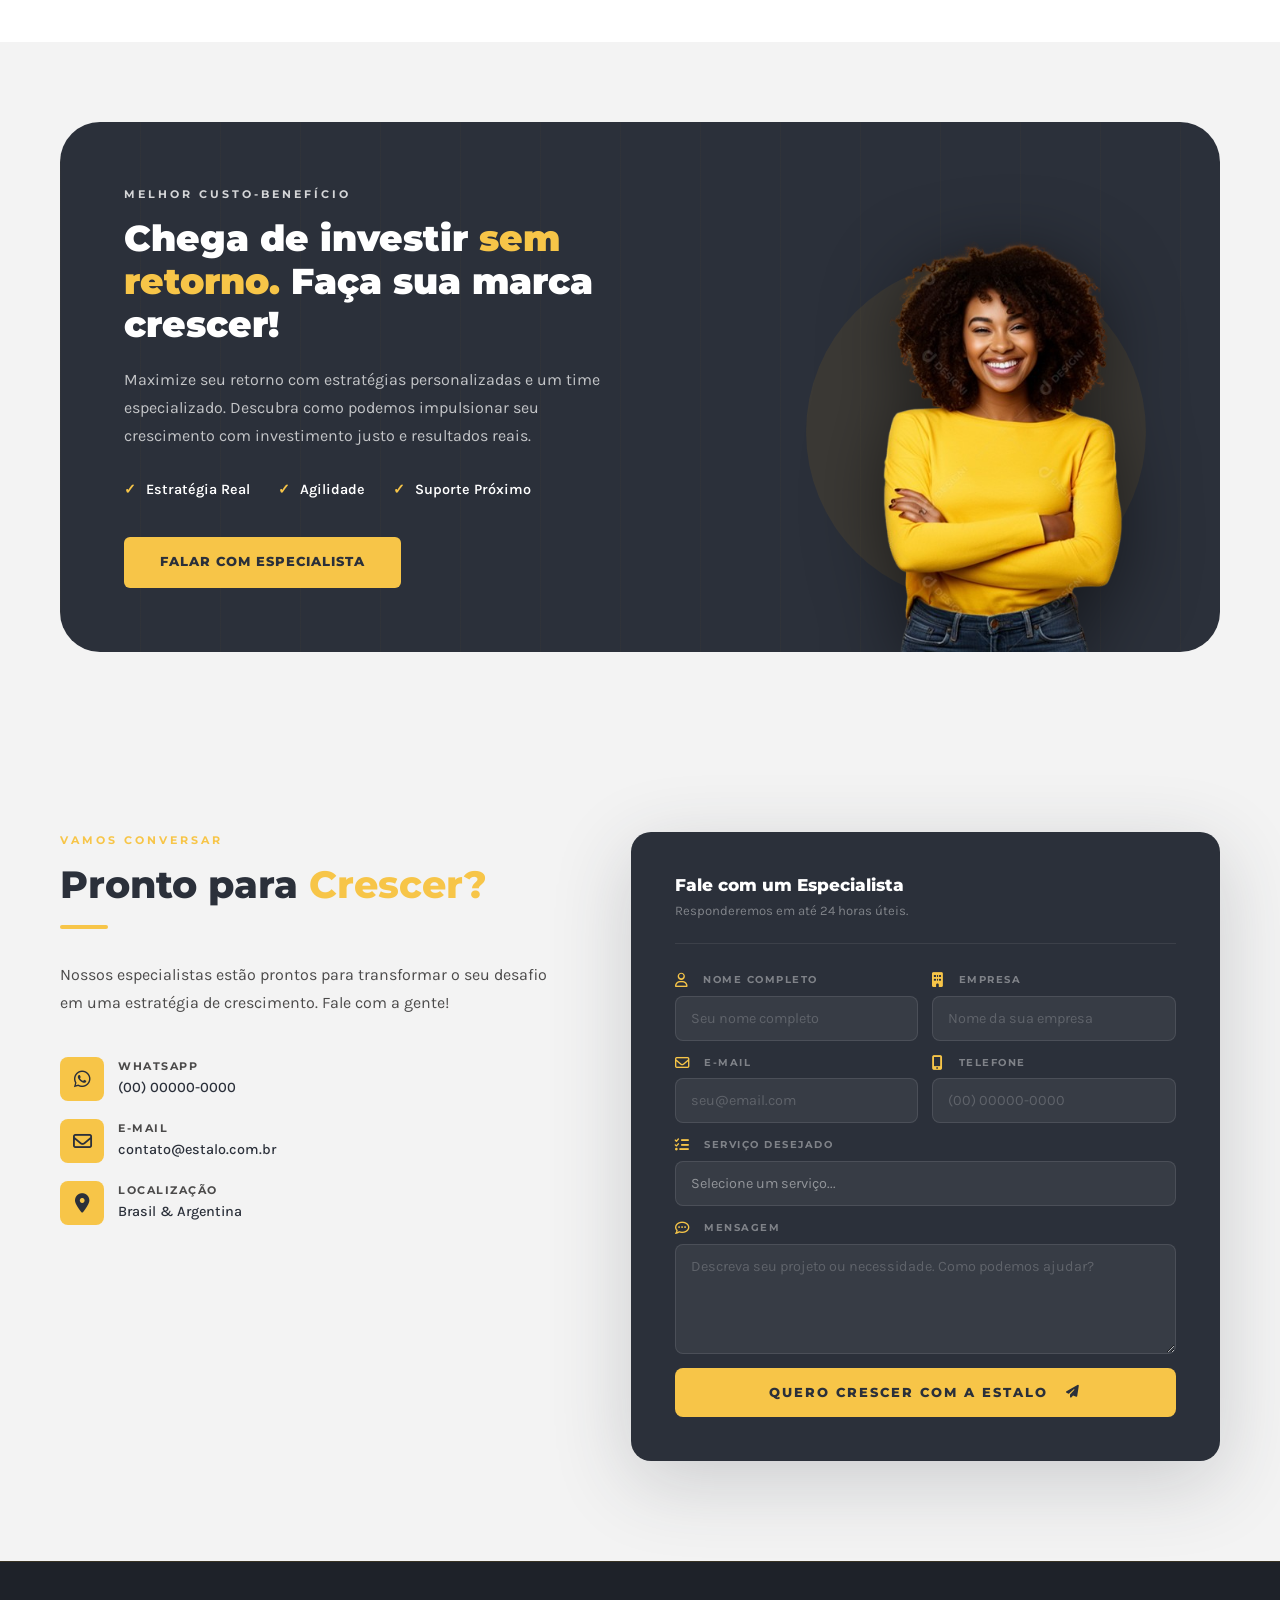
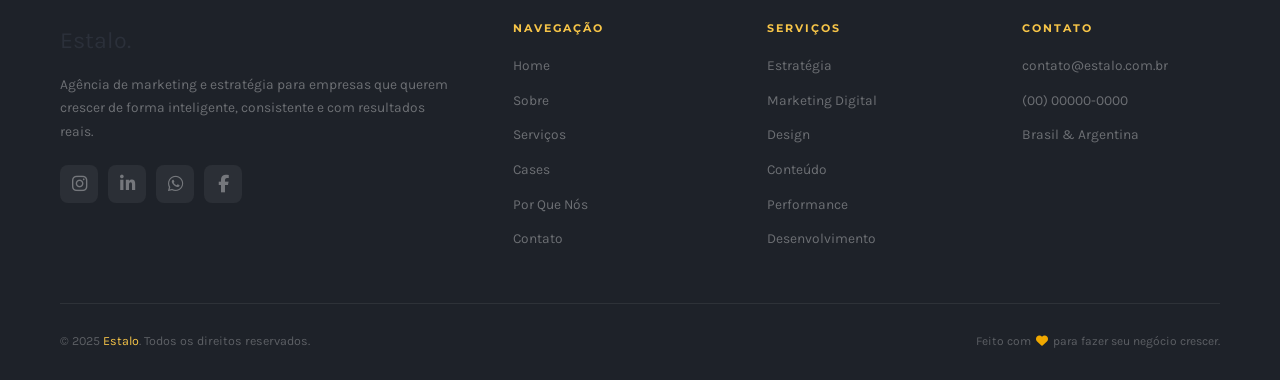
==== commit 0232daac: "Mensagem de convite acima do whatsapp aparece uma mensagem" ====
--- a/index.html
+++ b/index.html
@@ -27,52 +27,52 @@
             <p>Nossa metodologia e os diferenciais que geram resultados reais.</p>
             <a href="#porque">Nossos Diferenciais →</a>
           </div>
+           <div class="mega-column">
+            <h4>Trabalhe Conosco</h4>
+            <p>Quer fazer parte do time? Conheça nossa cultura e vagas.</p>
+            <a href="#carreiras">Ver Vagas →</a>
+          </div>
+        </div>
+      </li>
+
+      <li class="dropdown">
+        <a href="#servicos" class="dropdown-toggle">Serviços <span class="arrow">▾</span></a>
+        <div class="mega-menu mega-menu-grid">
+          <div class="mega-column">
+            <h4>Tráfego Pago</h4>
+            <p>Anúncios certeiros no Google, Meta e LinkedIn para atrair clientes.</p>
+          </div>
+          <div class="mega-column">
+            <h4>Criação de Sites</h4>
+            <p>Desenvolvimento de landing pages e sites velozes focados em conversão.</p>
+          </div>
+          <div class="mega-column">
+            <h4>Marketing</h4>
+            <p>Estratégia digital completa, posicionamento e funis inteligentes.</p>
+          </div>
+          <div class="mega-column">
+            <h4>Outros</h4>
+            <p>Soluções sob medida para a escala do seu negócio.</p>
+            <a href="#servicos">Ver tudo →</a>
+          </div>
+        </div>
+      </li>
+
+      <li><a href="#cases" class="mobile-direct-link">Cases</a></li>
+
+      <li class="dropdown">
+        <a href="#recursos" class="dropdown-toggle">Recursos <span class="arrow">▾</span></a>
+        <div class="mega-menu split-menu">
+          <div class="mega-column">
+            <h4>Materiais Ricos</h4>
+            <p>E-books, planilhas e guias práticos gratuitos.</p>
+            <a href="#materiais">Acessar Downloads →</a>
+          </div>
           <div class="mega-column">
             <h4>Blog</h4>
             <p>Artigos, insights e novidades sobre o mercado digital.</p>
             <a href="peges/blog.html">Ler o Blog →</a>
-          </div>
-        </div>
-      </li>
-
-      <li class="dropdown">
-        <a href="#servicos" class="dropdown-toggle">Serviços <span class="arrow">▾</span></a>
-        <div class="mega-menu mega-menu-grid">
-          <div class="mega-column">
-            <h4>Tráfego Pago</h4>
-            <p>Anúncios certeiros no Google, Meta e LinkedIn para atrair clientes.</p>
-          </div>
-          <div class="mega-column">
-            <h4>Criação de Sites</h4>
-            <p>Desenvolvimento de landing pages e sites velozes focados em conversão.</p>
-          </div>
-          <div class="mega-column">
-            <h4>Marketing</h4>
-            <p>Estratégia digital completa, posicionamento e funis inteligentes.</p>
-          </div>
-          <div class="mega-column">
-            <h4>Outros</h4>
-            <p>Soluções sob medida para a escala do seu negócio.</p>
-            <a href="#servicos">Ver tudo →</a>
-          </div>
-        </div>
-      </li>
-
-      <li><a href="#cases" class="mobile-direct-link">Cases</a></li>
-
-      <li class="dropdown">
-        <a href="#recursos" class="dropdown-toggle">Recursos <span class="arrow">▾</span></a>
-        <div class="mega-menu split-menu">
-          <div class="mega-column">
-            <h4>Materiais Ricos</h4>
-            <p>E-books, planilhas e guias práticos gratuitos.</p>
-            <a href="#materiais">Acessar Downloads →</a>
-          </div>
-          <div class="mega-column">
-            <h4>Trabalhe Conosco</h4>
-            <p>Quer fazer parte do time? Conheça nossa cultura e vagas.</p>
-            <a href="#carreiras">Ver Vagas →</a>
-          </div>
+          </div> 
         </div>
       </li>
 
@@ -653,11 +653,18 @@
 </footer>
 
 <!-- WHATSAPP FAB -->
-<a href="https://wa.me/5500000000000" target="_blank" class="whatsapp-fab" title="Falar no WhatsApp" aria-label="WhatsApp">
-  <svg width="28" height="28" viewBox="0 0 24 24" fill="white" xmlns="http://www.w3.org/2000/svg">
-    <path d="M17.472 14.382c-.297-.149-1.758-.867-2.03-.967-.273-.099-.471-.148-.67.15-.197.297-.767.966-.94 1.164-.173.199-.347.223-.644.075-.297-.15-1.255-.463-2.39-1.475-.883-.788-1.48-1.761-1.653-2.059-.173-.297-.018-.458.13-.606.134-.133.298-.347.446-.52.149-.174.198-.298.298-.497.099-.198.05-.371-.025-.52-.075-.149-.669-1.612-.916-2.207-.242-.579-.487-.5-.669-.51-.173-.008-.371-.01-.57-.01-.198 0-.52.074-.792.372-.272.297-1.04 1.016-1.04 2.479 0 1.462 1.065 2.875 1.213 3.074.149.198 2.096 3.2 5.077 4.487.709.306 1.262.489 1.694.625.712.227 1.36.195 1.871.118.571-.085 1.758-.719 2.006-1.413.248-.694.248-1.289.173-1.413-.074-.124-.272-.198-.57-.347m-5.421 7.403h-.004a9.87 9.87 0 01-5.031-1.378l-.361-.214-3.741.982.998-3.648-.235-.374a9.86 9.86 0 01-1.51-5.26c.001-5.45 4.436-9.884 9.888-9.884 2.64 0 5.122 1.03 6.988 2.898a9.825 9.825 0 012.893 6.994c-.003 5.45-4.437 9.884-9.885 9.884m8.413-18.297A11.815 11.815 0 0012.05 0C5.495 0 .16 5.335.157 11.892c0 2.096.547 4.142 1.588 5.945L.057 24l6.305-1.654a11.882 11.882 0 005.683 1.448h.005c6.554 0 11.89-5.335 11.893-11.893a11.821 11.821 0 00-3.48-8.413Z"/>
-  </svg>
-</a>
+<div class="whatsapp-badge-wrapper" id="whatsappWrapper">
+  <div class="whatsapp-message-tooltip" id="whatsappTooltip">
+    <span>Precisa de ajuda rápida? Fale conosco agora! ⚡</span>
+    <button class="close-tooltip-btn" onclick="document.getElementById('whatsappTooltip').style.display='none'" aria-label="Fechar mensagem">×</button>
+  </div>
+  
+  <a href="https://wa.me/5500000000000" target="_blank" class="whatsapp-fab" title="Falar no WhatsApp" aria-label="WhatsApp">
+    <svg width="28" height="28" viewBox="0 0 24 24" fill="white" xmlns="http://www.w3.org/2000/svg">
+      <path d="M17.472 14.382c-.297-.149-1.758-.867-2.03-.967-.273-.099-.471-.148-.67.15-.197.297-.767.966-.94 1.164-.173.199-.347.223-.644.075-.297-.15-1.255-.463-2.39-1.475-.883-.788-1.48-1.761-1.653-2.059-.173-.297-.018-.458.13-.606.134-.133.298-.347.446-.52.149-.174.198-.298.298-.497.099-.198.05-.371-.025-.52-.075-.149-.669-1.612-.916-2.207-.242-.579-.487-.5-.669-.51-.173-.008-.371-.01-.57-.01-.198 0-.52.074-.792.372-.272.297-1.04 1.016-1.04 2.479 0 1.462 1.065 2.875 1.213 3.074.149.198 2.096 3.2 5.077 4.487.709.306 1.262.489 1.694.625.712.227 1.36.195 1.871.118.571-.085 1.758-.719 2.006-1.413.248-.694.248-1.289.173-1.413-.074-.124-.272-.198-.57-.347m-5.421 7.403h-.004a9.87 9.87 0 01-5.031-1.378l-.361-.214-3.741.982.998-3.648-.235-.374a9.86 9.86 0 01-1.51-5.26c.001-5.45 4.436-9.884 9.888-9.884 2.64 0 5.122 1.03 6.988 2.898a9.825 9.825 0 012.893 6.994c-.003 5.45-4.437 9.884-9.885 9.884m8.413-18.297A11.815 11.815 0 0012.05 0C5.495 0 .16 5.335.157 11.892c0 2.096.547 4.142 1.588 5.945L.057 24l6.305-1.654a11.882 11.882 0 005.683 1.448h.005c6.554 0 11.89-5.335 11.893-11.893a11.821 11.821 0 00-3.48-8.413Z"/>
+    </svg>
+  </a>
+</div>
 <script src="js/script.js">js</script>
 </body>
 </html>
--- a/css/stilo.css
+++ b/css/stilo.css
@@ -1792,12 +1792,75 @@
 /* ═══════════════════════════════════════════
    15. WHATSAPP FAB
 ═══════════════════════════════════════════ */
-
-.whatsapp-fab {
+.whatsapp-badge-wrapper {
   position: fixed;
   bottom: 28px;
   right: 28px;
   z-index: 999;
+  display: flex;
+  flex-direction: column;
+  align-items: flex-end;
+  font-family: "Montserrat", sans-serif;
+}
+
+/* BALÃO DE COPYS CONVINCETES  */
+.whatsapp-message-tooltip {
+  background: rgba(43, 48, 58, 0.98);
+  color: #ffffff;
+  font-size: 0.76rem;
+  font-weight: 600;
+  letter-spacing: 0.2px;
+  padding: 10px 36px 10px 16px; 
+  border-radius: 10px;
+  margin-bottom: 12px;
+  box-shadow: 0 8px 24px rgba(0, 0, 0, 0.3);
+  white-space: nowrap;
+  position: relative;
+  border: 1px solid rgba(255, 255, 255, 0.08);
+  pointer-events: auto; 
+  
+  animation: float-tooltip 4s ease-in-out infinite;
+}
+
+/* Pequena seta apontando diretamente para o meio do botão verde */
+.whatsapp-message-tooltip::after {
+  content: "";
+  position: absolute;
+  bottom: -6px;
+  right: 22px;
+  width: 0;
+  height: 0;
+  border-left: 6px solid transparent;
+  border-right: 6px solid transparent;
+  border-top: 6px solid rgba(43, 48, 58, 0.98);
+}
+
+/*  BOTÃO DE FECHAR (X) */
+.close-tooltip-btn {
+  position: absolute;
+  top: 50%;
+  right: 10px;
+  transform: translateY(-50%);
+  background: none;
+  border: none;
+  color: rgba(255, 255, 255, 0.5);
+  font-size: 1.1rem;
+  font-weight: 300;
+  cursor: pointer;
+  padding: 4px;
+  display: flex;
+  align-items: center;
+  justify-content: center;
+  line-height: 1;
+  transition: color 0.2s ease;
+}
+
+.close-tooltip-btn:hover {
+  color: var(--gold); 
+}
+
+/*  BOTÃO ORIGINAL */
+.whatsapp-fab {
   width: 56px;
   height: 56px;
   border-radius: 50%;
@@ -1807,9 +1870,7 @@
   align-items: center;
   justify-content: center;
   animation: pulse-wpp 3s ease-in-out infinite;
-  transition:
-    transform var(--transition),
-    box-shadow var(--transition);
+  transition: transform var(--transition), box-shadow var(--transition);
 }
 
 .whatsapp-fab:hover {
@@ -1818,16 +1879,21 @@
   animation: none;
 }
 
+/* --- ANIMAÇÕES --- */
+@keyframes float-tooltip {
+  0%, 100% { transform: translateY(0); }
+  50% { transform: translateY(-5px); }
+}
+
 @keyframes pulse-wpp {
-  0%,
-  100% {
-    box-shadow: 0 4px 20px rgba(37, 211, 102, 0.4);
-  }
-  50% {
-    box-shadow: 0 4px 36px rgba(37, 211, 102, 0.7);
-  }
-}
-
+  0%, 100% { box-shadow: 0 4px 20px rgba(37, 211, 102, 0.4); }
+  50% { box-shadow: 0 4px 36px rgba(37, 211, 102, 0.7); }
+}
+
+@media (max-width: 480px) {
+  .whatsapp-badge-wrapper { bottom: 20px; right: 20px; }
+  .whatsapp-message-tooltip { font-size: 0.7rem; padding: 8px 32px 8px 12px; }
+}
 /* ═══════════════════════════════════════════
    16. ANIMAÇÕES (FADE-IN)
 ═══════════════════════════════════════════ */
@@ -1866,12 +1932,6 @@
 
 /* ═══════════════════════════════════════════
    17. RESPONSIVIDADE
-   Breakpoints:
-   - 1200px → containers
-   - 1024px → tablets grandes
-   -  900px → tablets
-   -  768px → celulares grandes
-   -  480px → celulares pequenos
 ═══════════════════════════════════════════ */
 
 /* ── 1024px ── */
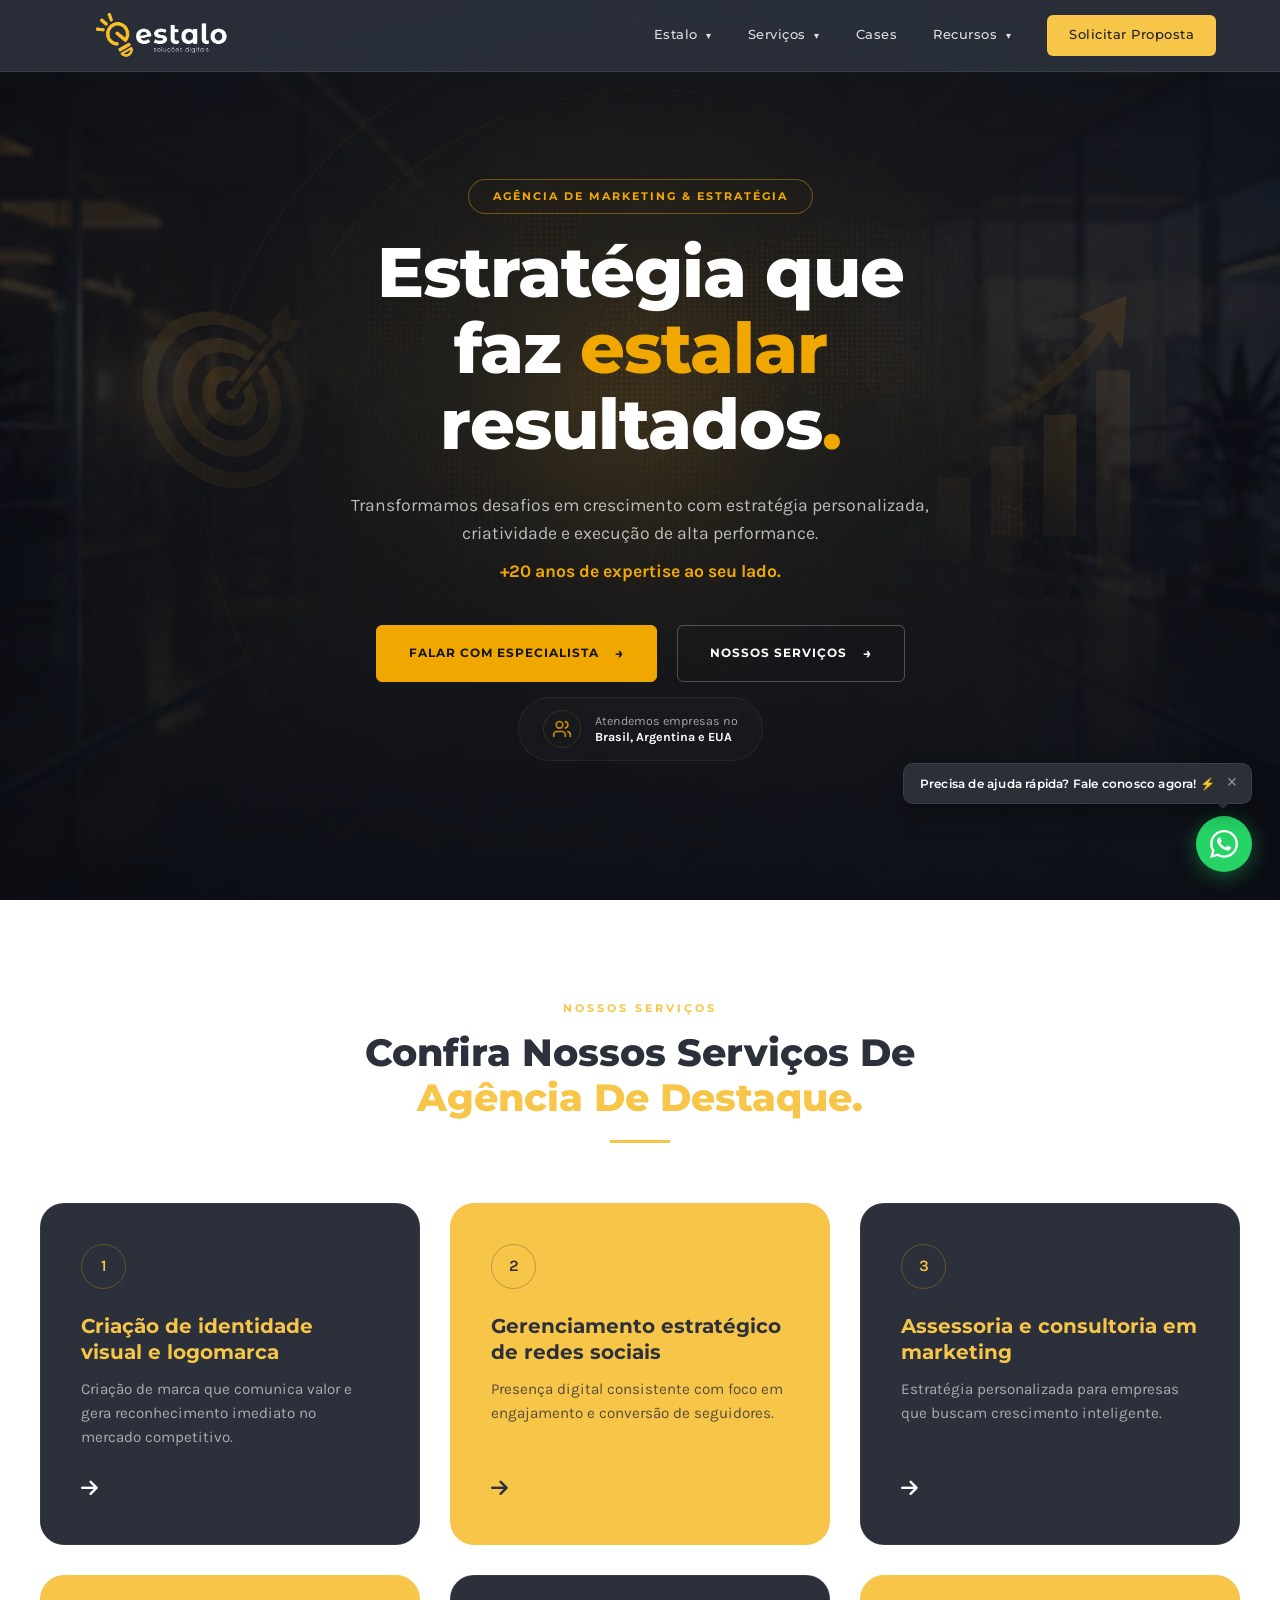
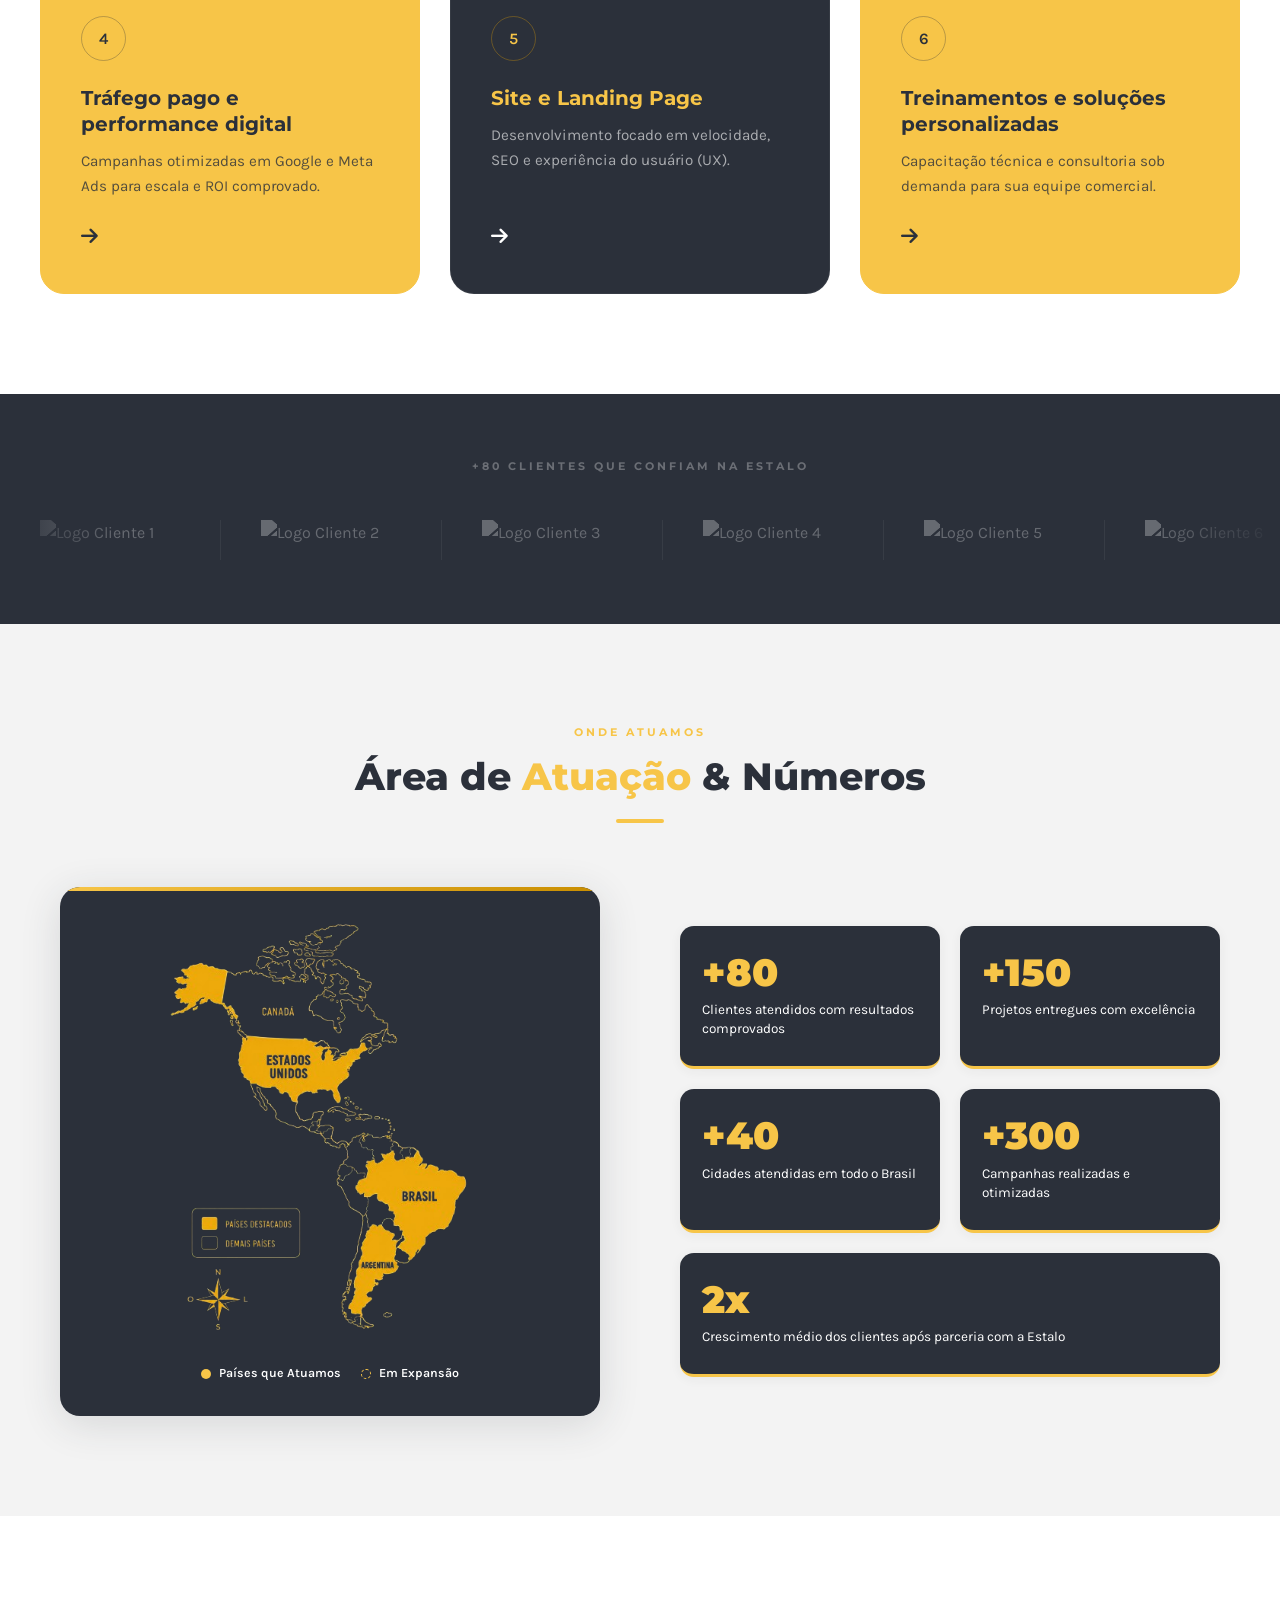
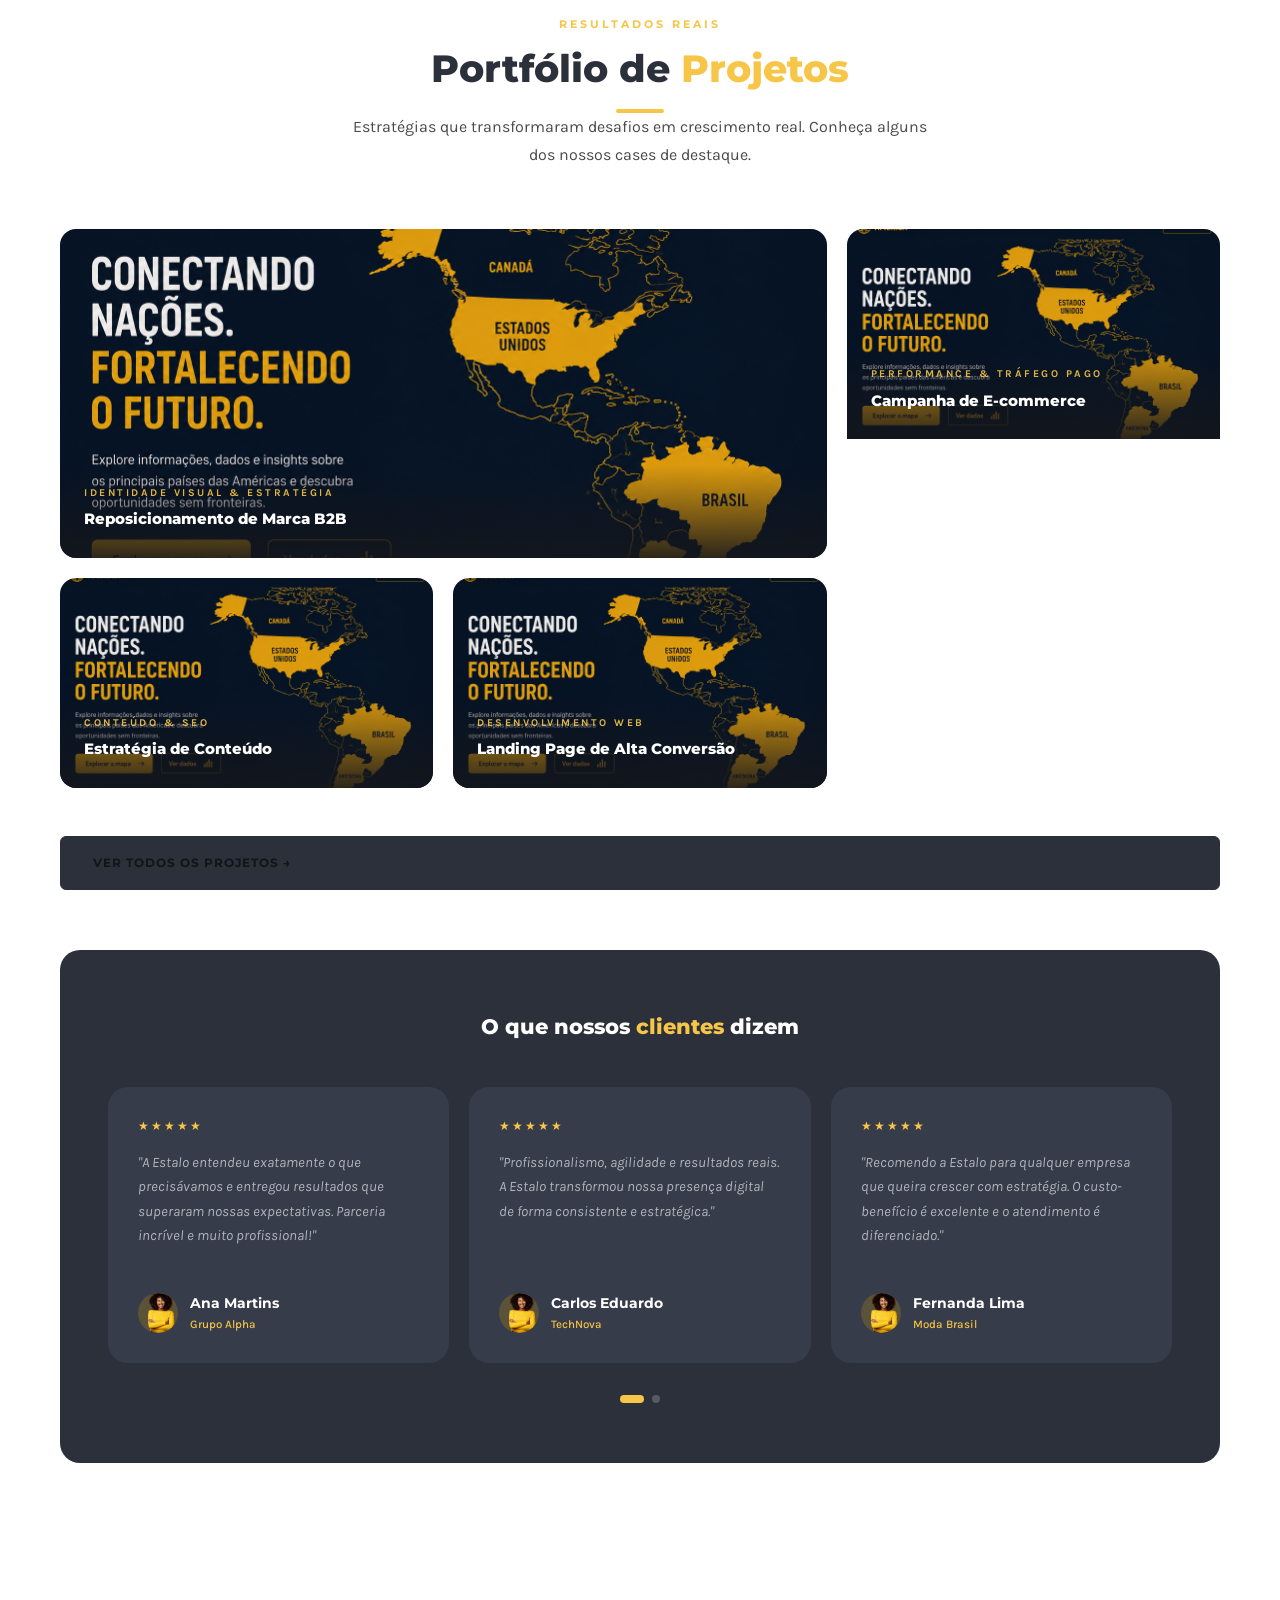
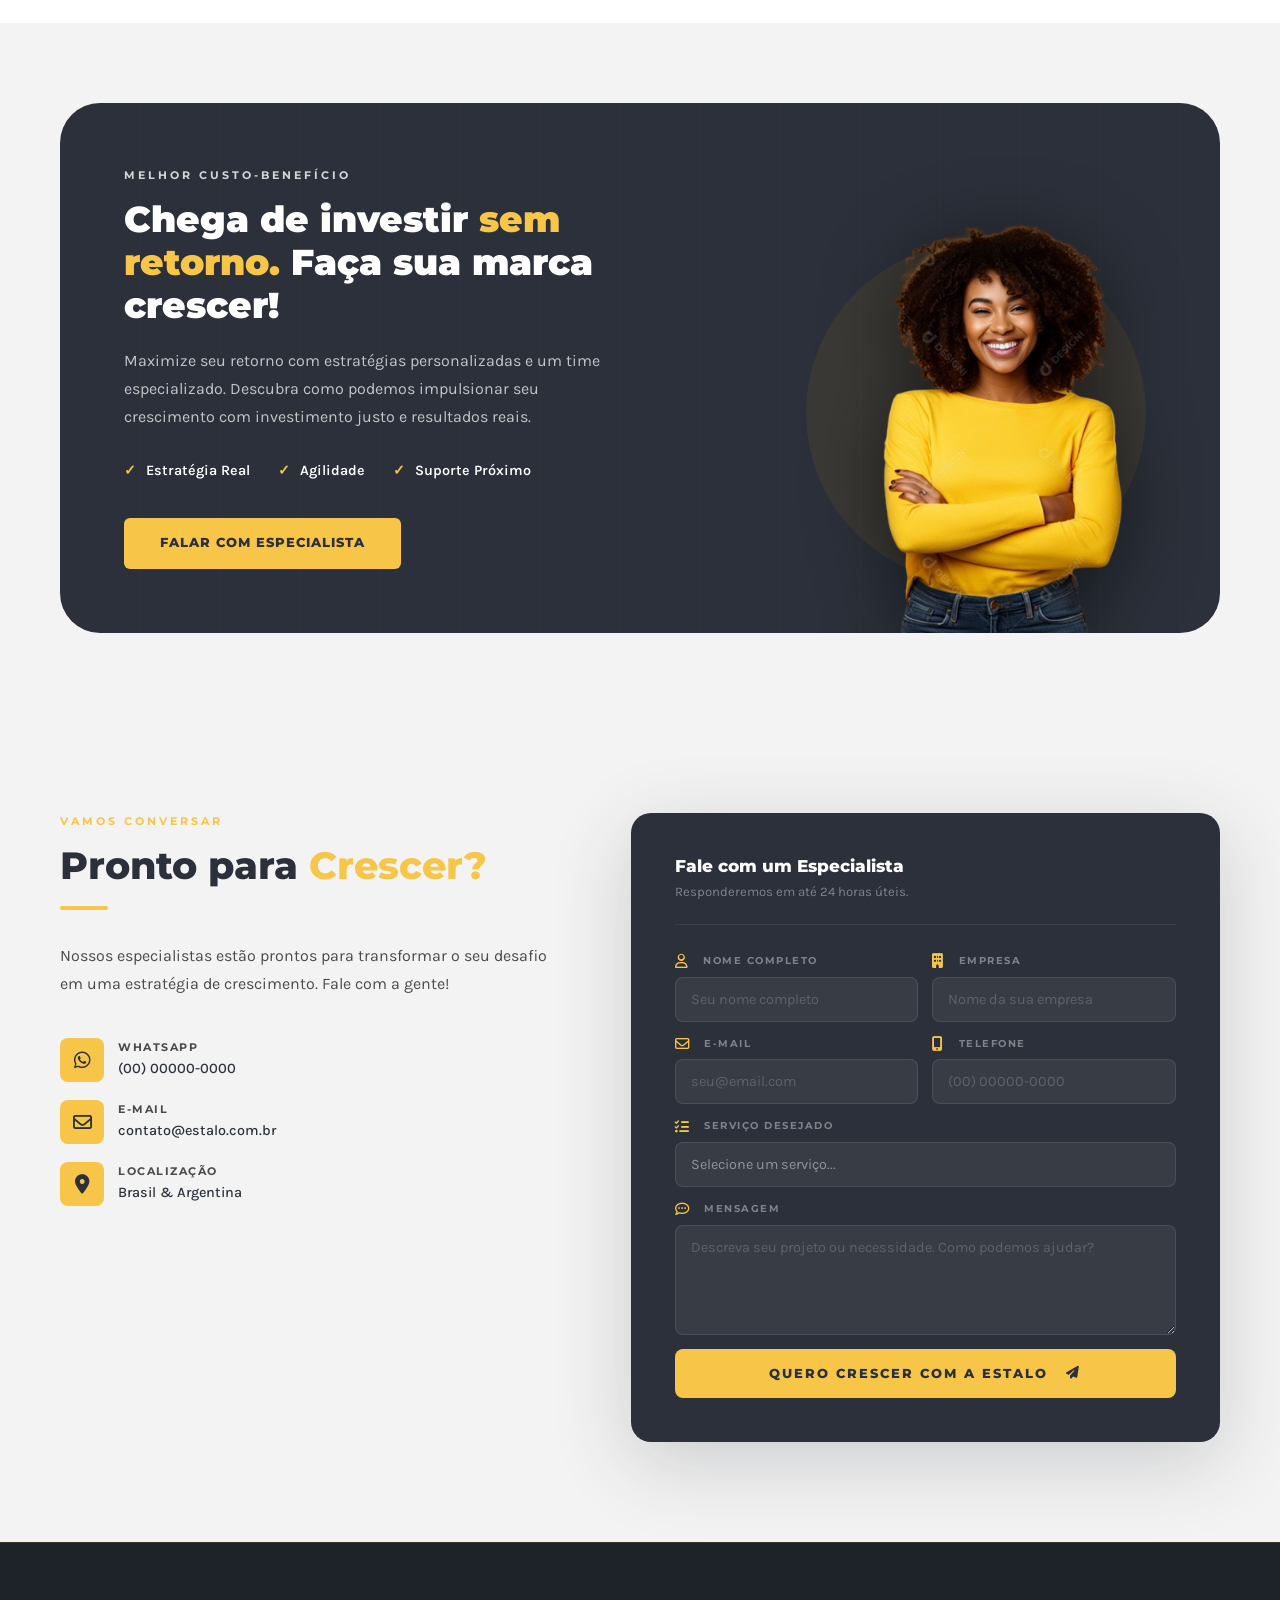
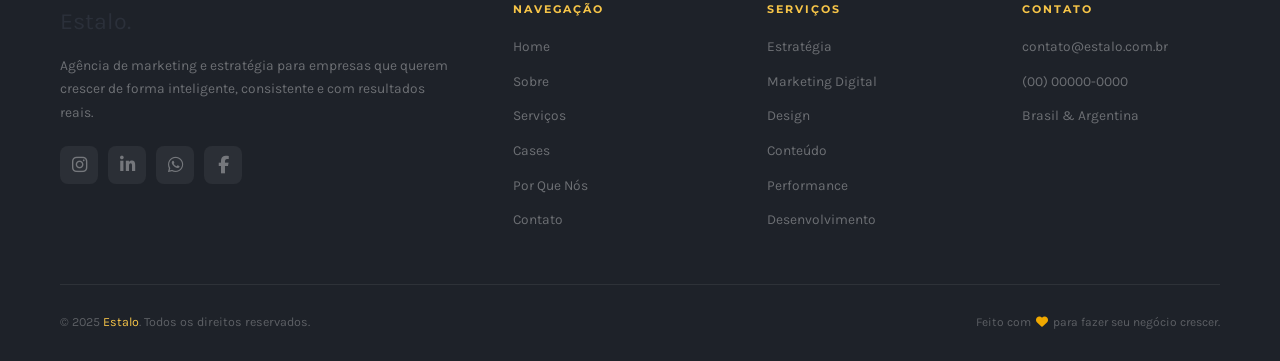
==== commit 699831e8: "Ajuste na organização do HERO" ====
--- a/index.html
+++ b/index.html
@@ -87,43 +87,37 @@
 </header>
 <!-- HERO -->
 <section id="home">
-  <div class="hero-bg-pattern"></div>
-  <div class="hero-accent-bar"></div>
-  <div class="hero-blob"></div>
+  <div class="hero-overlay"></div>
   <div class="hero-content">
-    <div >
-      <div class="hero-tag fade-in">Agência de Marketing & Estratégia</div>
-      <h1 class="hero-title fade-in fade-in-delay-1">
-        Estratégia que
-        <span class="accent">Faz Estalar</span>
-        Resultados.
-      </h1>
-      <p class="hero-subtitle fade-in fade-in-delay-2">
-        Transformamos desafios em crescimento com estratégia personalizada, criatividade e execução de alta performance. +20 anos de expertise ao seu lado.
+    <div class="hero-tag">Agência de Marketing &amp; Estratégia</div>
+    
+    <h1 class="hero-title">
+      Estratégia que<br>faz <span class="accent">estalar</span><br>resultados<span class="dot">.</span>
+    </h1>
+    
+    <p class="hero-subtitle">
+      Transformamos desafios em crescimento com estratégia personalizada, criatividade e execução de alta performance.<br>
+      <span class="hero-sub-gold">+20 anos de expertise ao seu lado.</span>
+    </p>
+    
+    <div class="hero-ctas">
+      <a href="#contato" class="btn-primary">Falar com Especialista <span class="arrow">→</span></a>
+      <a href="#servicos" class="btn-secondary">Nossos Serviços <span class="arrow">→</span></a>
+    </div>
+
+    <div class="hero-badge-countries">
+      <div class="badge-icon">
+        <svg width="20" height="20" viewBox="0 0 24 24" fill="none" stroke="currentColor" stroke-width="2" stroke-linecap="round" stroke-linejoin="round">
+          <path d="M16 21v-2a4 4 0 0 0-4-4H6a4 4 0 0 0-4 4v2" />
+          <circle cx="9" cy="7" r="4" />
+          <path d="M22 21v-2a4 4 0 0 0-3-3.87" />
+          <path d="M16 3.13a4 4 0 0 1 0 7.75" />
+        </svg>
+      </div>
+      <p class="badge-text">
+        Atendemos empresas no<br>
+        <strong>Brasil, Argentina e EUA</strong>
       </p>
-      <div class="hero-ctas fade-in fade-in-delay-3">
-        <a href="#contato" class="btn-primary">Falar com Especialista →</a>
-        <a href="#servicos" class="btn-secondary">Nossos Serviços</a>
-      </div>
-    </div>
-
-    <div class="hero-stats fade-in fade-in-delay-4">
-      <div class="stat-card">
-        <div class="stat-number">+80</div>
-        <div class="stat-label">Clientes atendidos com excelência</div>
-      </div>
-      <div class="stat-card">
-        <div class="stat-number">+20</div>
-        <div class="stat-label">Anos de expertise no mercado</div>
-      </div>
-      <div class="stat-card">
-        <div class="stat-number">2x</div>
-        <div class="stat-label">Crescimento médio dos clientes</div>
-      </div>
-      <div class="stat-card">
-        <div class="stat-number">BR+</div>
-        <div class="stat-label">Presença no Brasil, Argentina e EUA</div>
-      </div>
     </div>
   </div>
 </section>
--- a/css/stilo.css
+++ b/css/stilo.css
@@ -375,188 +375,226 @@
 /* ═══════════════════════════════════════════
    4. HERO
 ═══════════════════════════════════════════ */
-
 #home {
   min-height: 100vh;
-  background: var(--navy);
   position: relative;
   overflow: hidden;
   display: flex;
   align-items: center;
-}
-
-.hero-bg-pattern {
+  justify-content: center;
+  padding: 140px 24px 60px;
+  box-sizing: border-box;
+  background: url('../img/image.png') center center / cover no-repeat;
+}
+
+/* Camada escura para dar contraste idêntico ao da imagem (Fundo escuro/cinema) */
+.hero-overlay {
   position: absolute;
   inset: 0;
-  opacity: 0.04;
-  background-image: repeating-linear-gradient(
-    45deg,
-    var(--gold) 0,
-    var(--gold) 1px,
-    transparent 0,
-    transparent 50%
-  );
-  background-size: 40px 40px;
+  background: rgba(20, 22, 28, 0.541);
+  z-index: 1;
+}
+
+/* ⭕ LINHAS CIRCULARES DO BACKGROUND */
+.hero-circles-container {
+  position: absolute;
+  top: 50%;
+  left: 50%;
+  transform: translate(-50%, -50%);
+  width: 100%;
+  height: 100%;
+  max-width: 1200px;
+  display: flex;
+  align-items: center;
+  justify-content: center;
   pointer-events: none;
-}
-
-.hero-accent-bar {
+  z-index: 2;
+}
+.hero-circle {
   position: absolute;
-  top: 0;
-  left: 0;
-  right: 0;
-  height: 4px;
-  background: linear-gradient(90deg, var(--gold) 0%, transparent 70%);
-}
-
-.hero-blob {
+  border: 1px solid rgba(240, 168, 0, 0.04);
+  border-radius: 50%;
+}
+.hero-circle.circle-1 { width: 650px; height: 650px; }
+.hero-circle.circle-2 { width: 950px; height: 950px; }
+
+/* 🌟 ELEMENTOS GRÁFICOS LATERAIS (Alvo e Gráfico) */
+.hero-graphic {
   position: absolute;
-  right: -120px;
   top: 50%;
   transform: translateY(-50%);
-  width: 700px;
-  height: 700px;
-  border-radius: 50%;
-  background: radial-gradient(
-    circle,
-    rgba(240, 168, 0, 0.12) 0%,
-    transparent 70%
-  );
+  color: #f0a800;
+  opacity: 0.1; /* Sutil como marca d'água de fundo */
   pointer-events: none;
-}
-
+  z-index: 2;
+}
+.graphic-left { left: 8%; }
+.graphic-right { right: 8%; }
+
+/* CONTAINER CENTRAL DE CONTEÚDO */
 .hero-content {
   position: relative;
-  z-index: 2;
-  padding: 120px 60px 80px;
-  max-width: 1200px;
-  margin: 0 auto;
+  z-index: 3;
+  max-width: 820px;
   width: 100%;
-  display: grid;
-  grid-template-columns: 1fr 1fr;
-  gap: 80px;
-  align-items: center;
-}
-
+  text-align: center;
+  display: flex;
+  flex-direction: column;
+  align-items: center;
+}
+
+/* TAG SUPERIOR BORDAS ARREDONDADAS */
 .hero-tag {
   display: inline-block;
   font-family: "Montserrat", sans-serif;
   font-size: 0.68rem;
   font-weight: 700;
-  letter-spacing: 3px;
+  letter-spacing: 2px;
   text-transform: uppercase;
-  color: var(--gold) !important;
+  color: #f0a800 !important;
   border: 1px solid rgba(240, 168, 0, 0.4);
-  border-radius: 4px;
-  padding: 6px 14px;
+  border-radius: 50px; /* Estilo pílula identico à foto */
+  padding: 8px 24px;
+  margin-bottom: 20px;
+  margin-top: -40px;
+  background: rgba(240, 168, 0, 0.02);
+}
+
+/* TÍTULO EM CAIXA ALTA E BAIXA */
+.hero-title {
+  font-family: "Montserrat", sans-serif;
+  font-size: clamp(2.3rem, 5.5vw, 4.5rem);
+  font-weight: 800;
+  line-height: 1.08;
+  color: #ffffff !important;
   margin-bottom: 28px;
-}
-
-.hero-title {
-  font-size: clamp(2.6rem, 4.5vw, 4.2rem);
-  font-weight: 900;
-  line-height: 1.05;
-  color: var(--white) !important;
-  margin-bottom: 24px;
-}
-
+  letter-spacing: -1px;
+}
 .hero-title .accent {
-  color: var(--gold);
+  color: #f0a800;
+}
+.hero-title .dot {
+  color: #f0a800; /* Ponto final em dourado */
+}
+
+/* SUBTÍTULO */
+.hero-subtitle {
+  font-size: clamp(0.95rem, 1.4vw, 1.1rem);
+  font-weight: 400;
+  line-height: 1.6;
+  color: rgba(255, 255, 255, 0.7);
+  margin-bottom: 40px;
+  max-width: 660px;
+}
+.hero-sub-gold {
+  color: #f0a800;
+  font-weight: 700;
   display: block;
-}
-
-.hero-subtitle {
-  font-size: 1.05rem;
-  font-weight: 400;
-  line-height: 1.75;
-  color: rgba(255, 255, 255, 0.62);
-  margin-bottom: 44px;
-  max-width: 480px;
-}
-
+  margin-top: 10px;
+}
+
+/* BOTÕES (CTAS) */
 .hero-ctas {
   display: flex;
-  gap: 14px;
+  justify-content: center;
+  gap: 20px;
   flex-wrap: wrap;
-}
-
-/* Botões globais */
+  margin-bottom: 50px;
+}
+
 .btn-primary {
-  background: var(--gold);
-  color: var(--navy);
-  font-family: "Montserrat", sans-serif;
-  font-size: 0.78rem;
-  font-weight: 800;
-  letter-spacing: 1.5px;
-  text-transform: uppercase;
-  padding: 15px 30px;
-  border-radius: var(--radius-sm);
-  border: 2px solid var(--gold);
-  transition: all var(--transition);
-  display: inline-block;
-}
-
-.btn-primary:hover {
-  background: transparent;
-  color: var(--gold);
-}
-
-.btn-secondary {
-  border: 2px solid rgba(255, 255, 255, 0.25);
-  color: var(--white);
+  background: #f0a800;
+  color: #121418 !important;
   font-family: "Montserrat", sans-serif;
   font-size: 0.78rem;
   font-weight: 700;
-  letter-spacing: 1.5px;
+  letter-spacing: 1px;
   text-transform: uppercase;
-  padding: 15px 30px;
-  border-radius: var(--radius-sm);
-  transition: all var(--transition);
-  display: inline-block;
-}
-
+  padding: 16px 32px;
+  border-radius: 6px;
+  border: 1px solid #f0a800;
+  transition: all 0.3s ease;
+  display: flex;
+  align-items: center;
+  gap: 12px;
+  text-decoration: none;
+}
+.btn-primary:hover {
+  background: #d49300;
+  border-color: #d49300;
+  transform: translateY(-2px);
+}
+
+.btn-secondary {
+  background: transparent;
+  border: 1px solid rgba(255, 255, 255, 0.25);
+  color: #ffffff !important;
+  font-family: "Montserrat", sans-serif;
+  font-size: 0.78rem;
+  font-weight: 700;
+  letter-spacing: 1px;
+  text-transform: uppercase;
+  padding: 16px 32px;
+  border-radius: 6px;
+  transition: all 0.3s ease;
+  display: flex;
+  align-items: center;
+  gap: 12px;
+  text-decoration: none;
+}
 .btn-secondary:hover {
-  border-color: var(--gold);
-  color: var(--gold);
-}
-
-/* Cards de estatísticas no hero */
-.hero-stats {
-  display: grid;
-  grid-template-columns: repeat(2, 1fr);
-  gap: 20px;
-}
-
-.stat-card {
-  background: rgba(255, 255, 255, 0.05);
-  border: 1px solid rgba(255, 255, 255, 0.08);
-  border-radius: var(--radius-md);
-  padding: 28px 22px;
-  transition:
-    background var(--transition),
-    border-color var(--transition);
-}
-
-.stat-card:hover {
-  background: rgba(240, 168, 0, 0.08);
-  border-color: rgba(240, 168, 0, 0.2);
-}
-
-.stat-number {
-  font-family: "Montserrat", sans-serif;
-  font-size: 2.4rem;
-  font-weight: 900;
-  color: var(--gold);
-  line-height: 1;
-  margin-bottom: 8px;
-}
-
-.stat-label {
-  font-size: 0.82rem;
-  color: rgba(255, 255, 255, 0.45);
-  line-height: 1.4;
-}
-
+  border-color: #f0a800;
+  color: #f0a800 !important;
+  transform: translateY(-2px);
+}
+.btn-primary .arrow,
+.btn-secondary .arrow {
+  font-size: 0.9rem;
+  transition: transform 0.2s;
+}
+.btn-primary:hover .arrow,
+.btn-secondary:hover .arrow {
+  transform: translateX(4px);
+}
+
+/* 🗺️ BADGE INFERIOR DE PAÍSES */
+.hero-badge-countries {
+  margin-top: -35px;
+  display: flex;
+  align-items: center;
+  gap: 14px;
+  background: rgba(255, 255, 255, 0.02);
+  border: 1px solid rgba(255, 255, 255, 0.06);
+  padding: 12px 24px;
+  border-radius: 50px;
+}
+.badge-icon {
+  color: #f0a800;
+  opacity: 0.8;
+  display: flex;
+  align-items: center;
+  border: 1px solid rgba(240, 168, 0, 0.2);
+  padding: 8px;
+  border-radius: 50%;
+}
+.badge-text {
+  font-size: 0.78rem;
+  color: rgba(255, 255, 255, 0.6);
+  text-align: left;
+  line-height: 1.3;
+  margin: 0;
+}
+.badge-text strong {
+  color: #ffffff;
+}
+
+/* MEDIAS QUERIES (MOBILE) */
+@media (max-width: 992px) {
+  .hero-graphic, .hero-circles-container { display: none; }
+  #home { padding-top: 160px; }
+  .hero-ctas { flex-direction: column; width: 100%; gap: 12px; }
+  .btn-primary, .btn-secondary { justify-content: center; width: 100%; }
+}
 /* ═══════════════════════════════════════════
    5. SEÇÕES COMUNS
 ═══════════════════════════════════════════ */
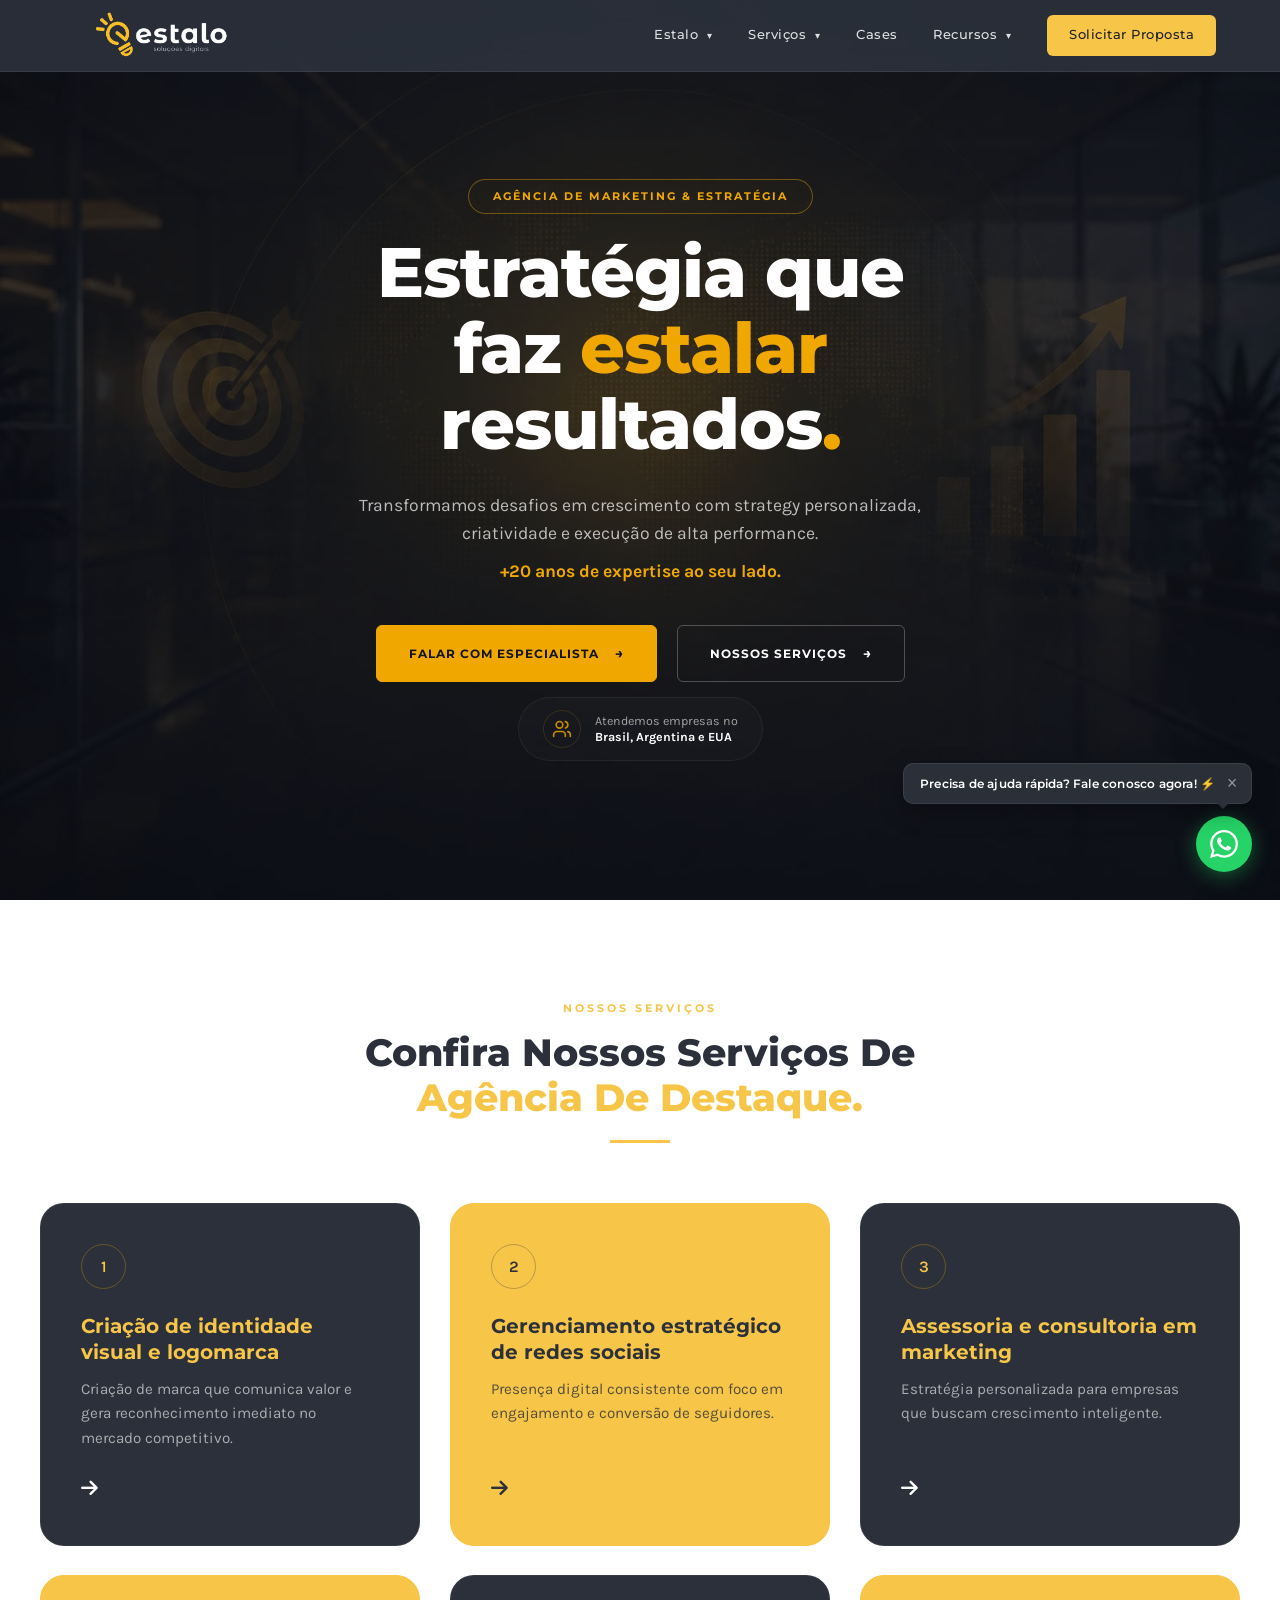
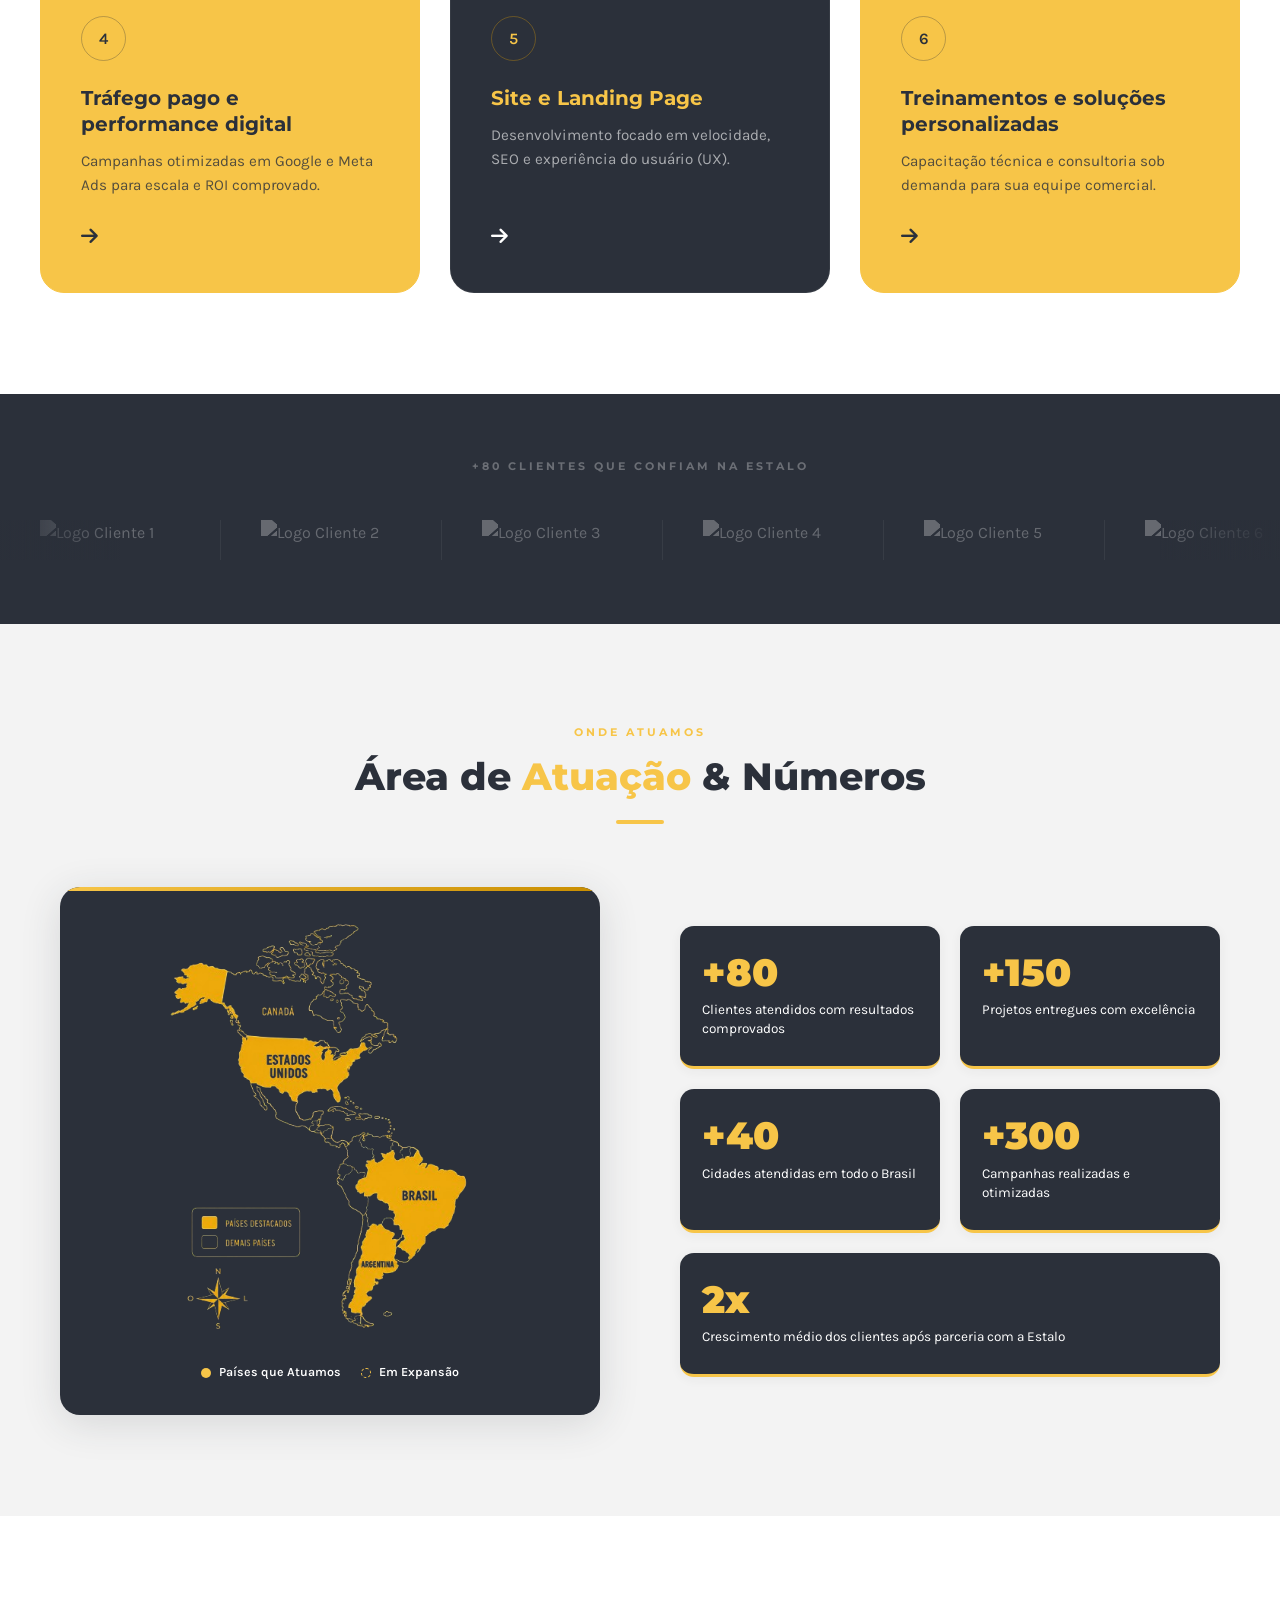
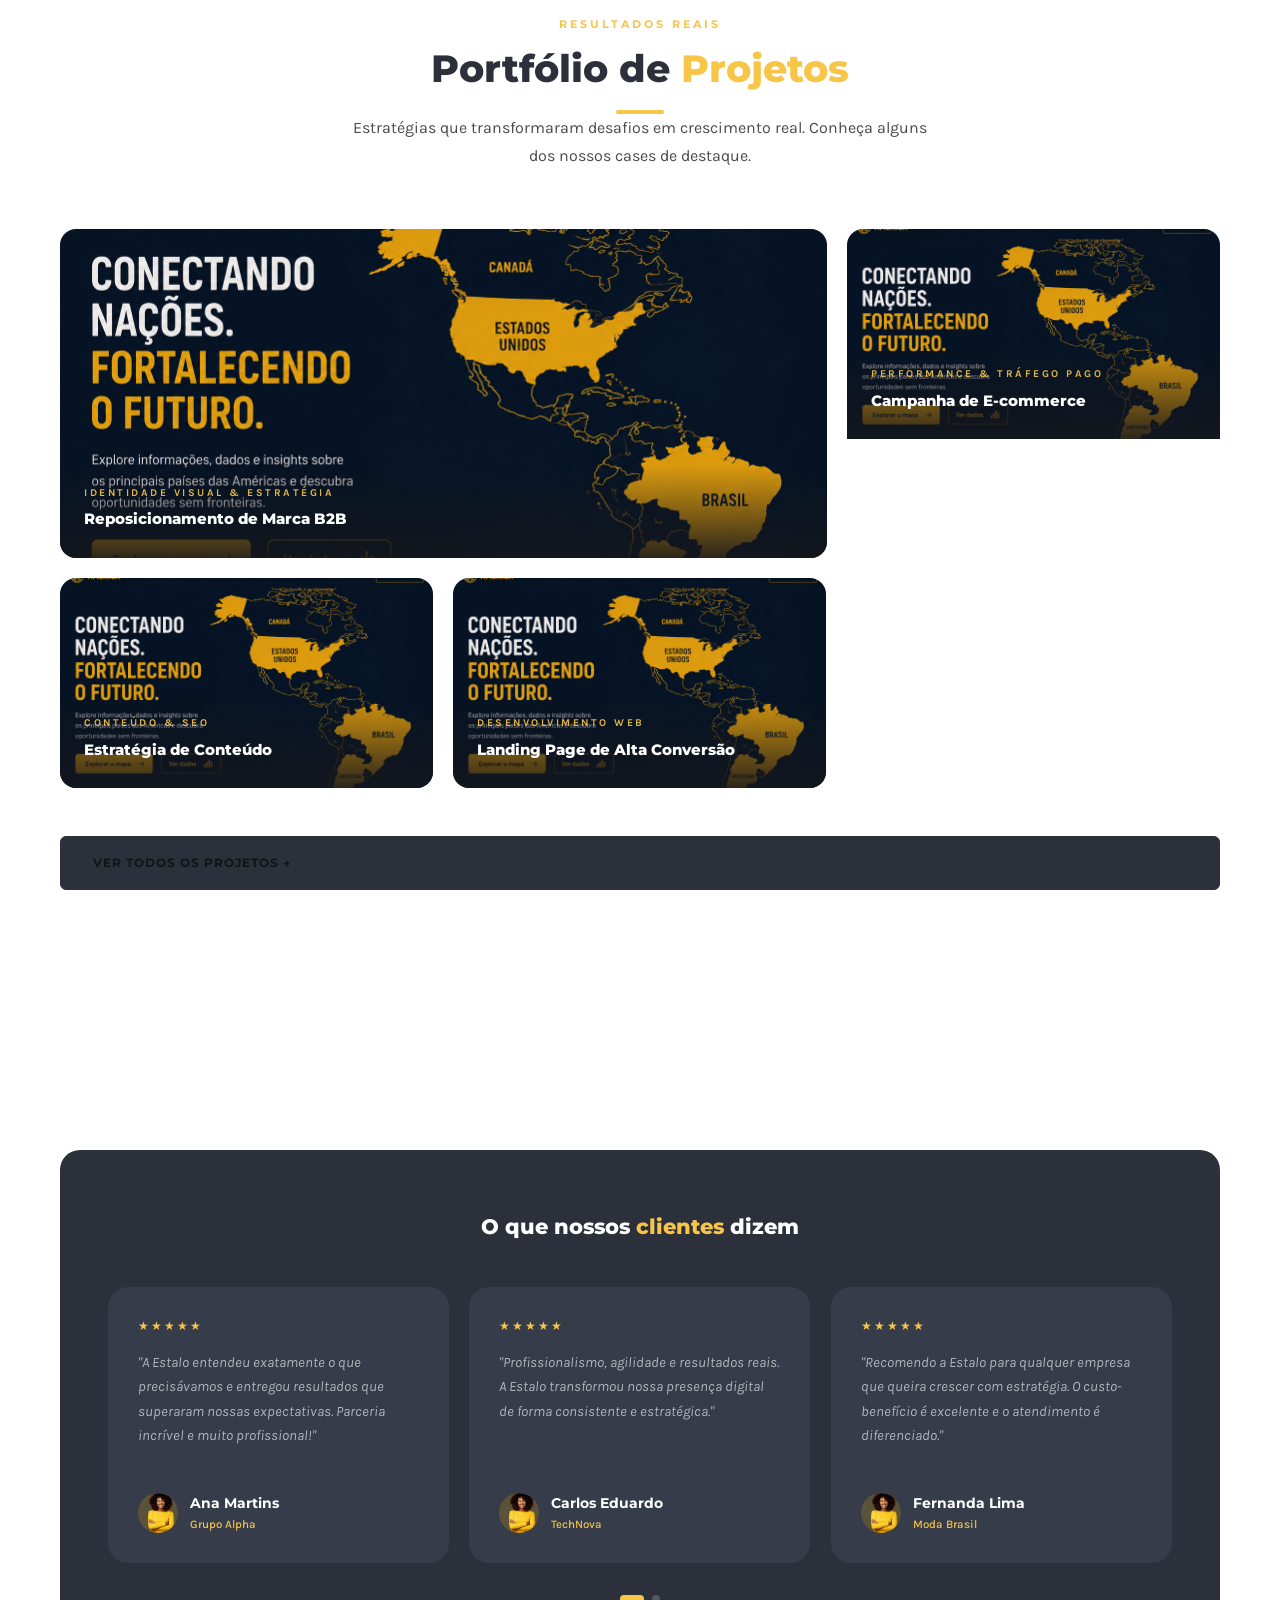
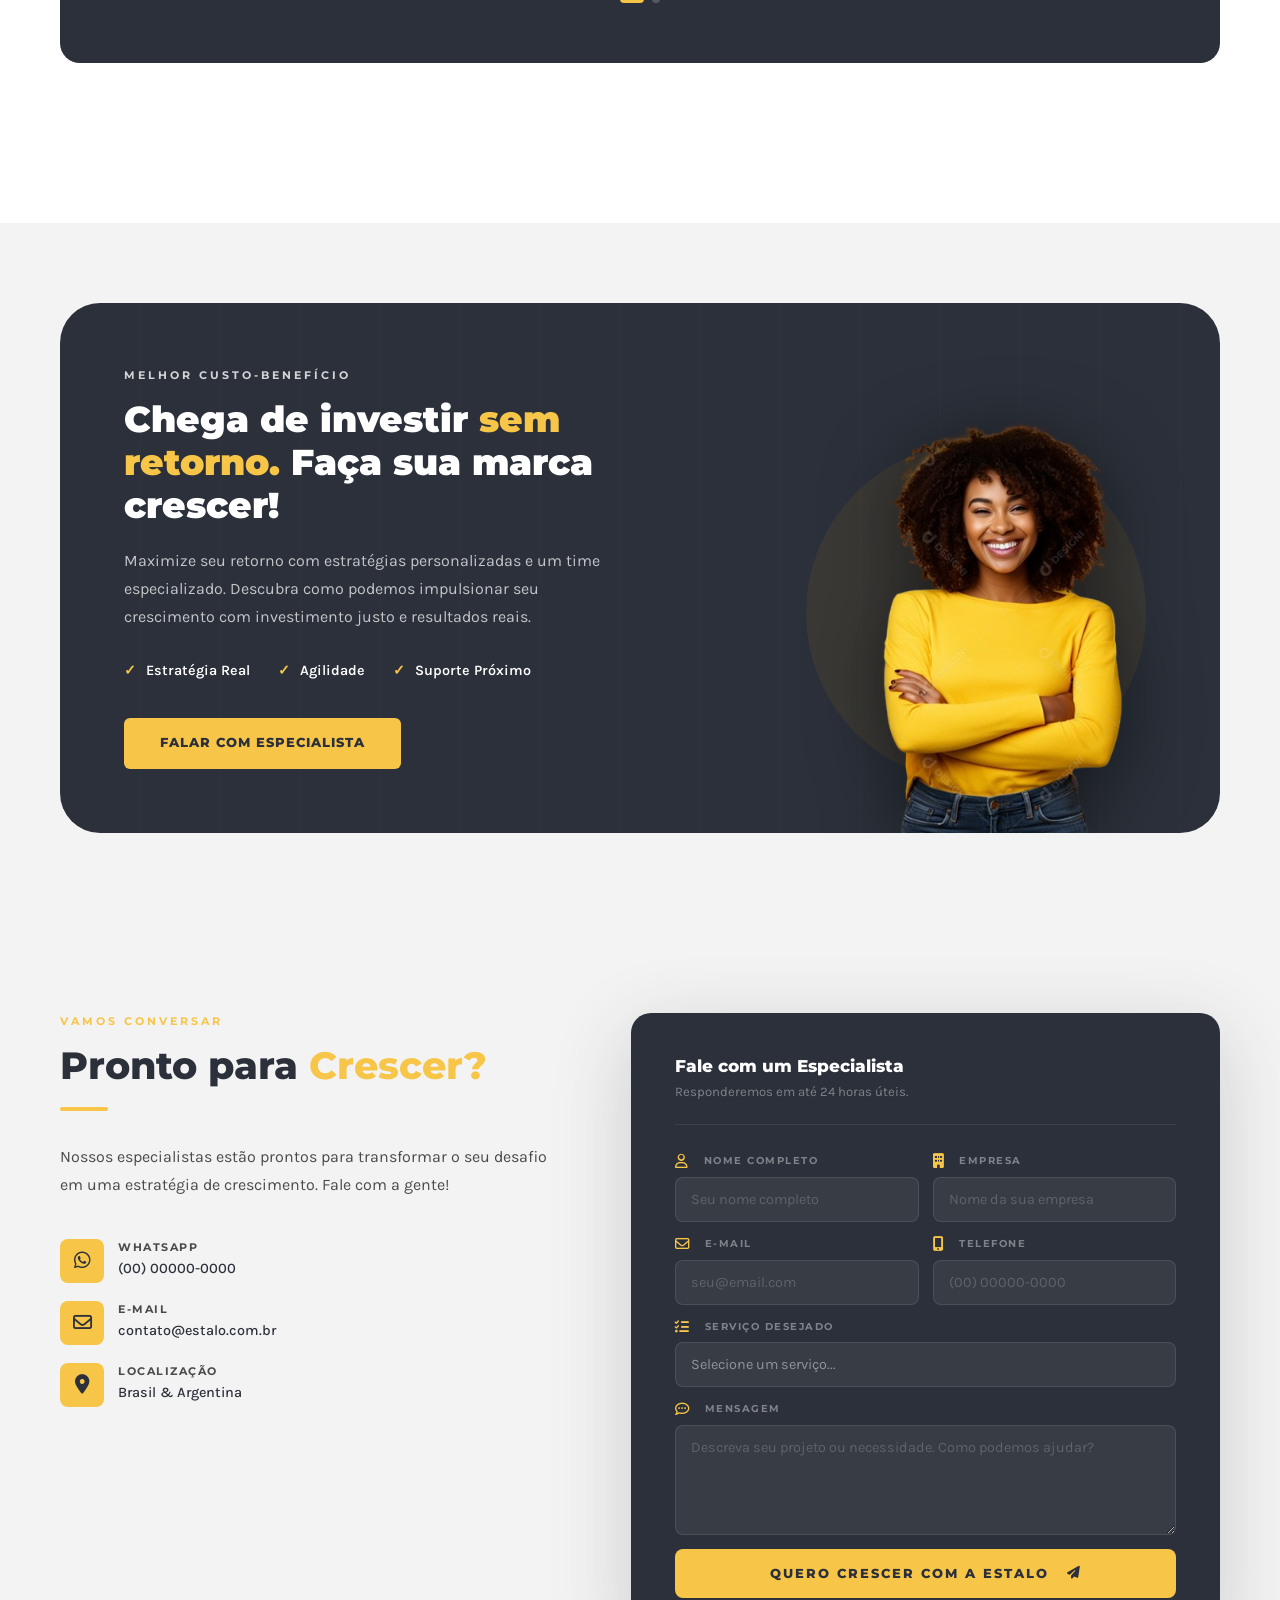
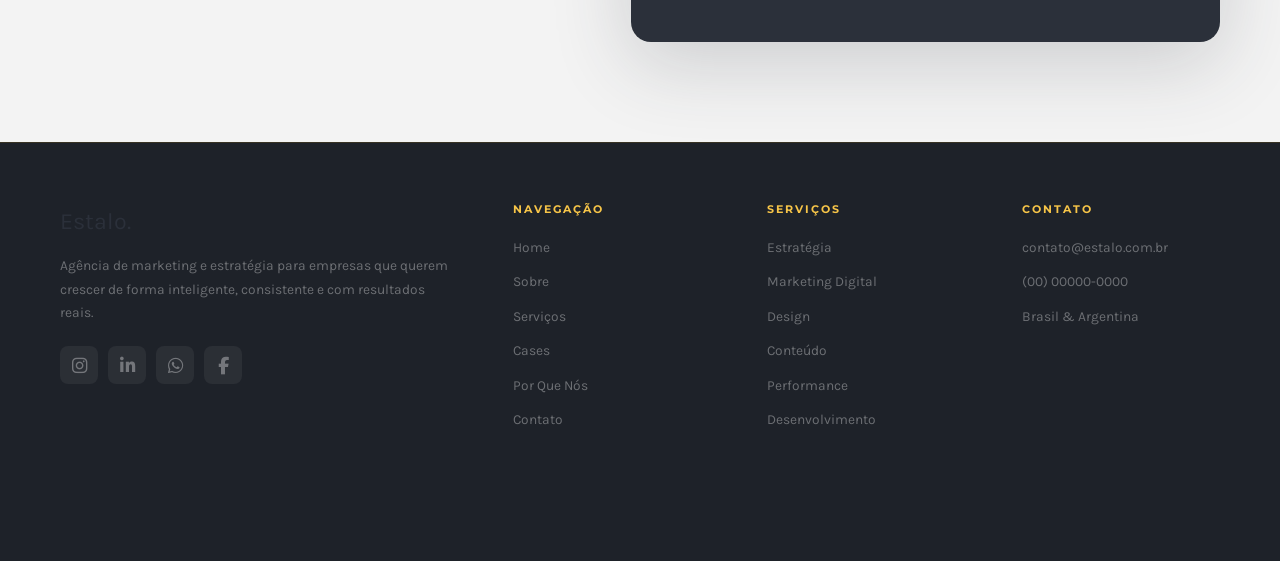
==== commit f130c94b: "Efeito de  encaixe Pagina Principal" ====
--- a/index.html
+++ b/index.html
@@ -11,10 +11,10 @@
  <header class="main-header">
   <nav class="nav-container">
     
-    <a class="nav-logo" href="#home"><img src="img/estalolg.png" alt="Estalo"></a>
+    <a class="nav-logo puzzle-left" href="#home"><img src="img/estalolg.png" alt="Estalo"></a>
     
     <ul class="nav-links" id="nav-menu">
-      <li class="dropdown">
+      <li class="dropdown puzzle-up">
         <a href="#sobre" class="dropdown-toggle">Estalo <span class="arrow">▾</span></a>
         <div class="mega-menu">
           <div class="mega-column">
@@ -35,7 +35,7 @@
         </div>
       </li>
 
-      <li class="dropdown">
+      <li class="dropdown puzzle-up delay-1">
         <a href="#servicos" class="dropdown-toggle">Serviços <span class="arrow">▾</span></a>
         <div class="mega-menu mega-menu-grid">
           <div class="mega-column">
@@ -58,9 +58,9 @@
         </div>
       </li>
 
-      <li><a href="#cases" class="mobile-direct-link">Cases</a></li>
-
-      <li class="dropdown">
+      <li class="puzzle-up delay-2"><a href="#cases" class="mobile-direct-link">Cases</a></li>
+
+      <li class="dropdown puzzle-up delay-3">
         <a href="#recursos" class="dropdown-toggle">Recursos <span class="arrow">▾</span></a>
         <div class="mega-menu split-menu">
           <div class="mega-column">
@@ -76,7 +76,7 @@
         </div>
       </li>
 
-      <li class="cta-container"><a class="nav-cta" href="#contato">Solicitar Proposta</a></li>
+      <li class="cta-container puzzle-right delay-4"><a class="nav-cta" href="#contato">Solicitar Proposta</a></li>
     </ul>
 
     <button class="nav-hamburger" onclick="toggleMenu()" aria-label="Menu" id="hamburger-btn">
@@ -85,27 +85,29 @@
 
   </nav>
 </header>
+
 <!-- HERO -->
+
 <section id="home">
   <div class="hero-overlay"></div>
   <div class="hero-content">
-    <div class="hero-tag">Agência de Marketing &amp; Estratégia</div>
+    <div class="hero-tag puzzle-up">Agência de Marketing &amp; Estratégia</div>
     
-    <h1 class="hero-title">
+    <h1 class="hero-title puzzle-scale delay-1">
       Estratégia que<br>faz <span class="accent">estalar</span><br>resultados<span class="dot">.</span>
     </h1>
     
-    <p class="hero-subtitle">
-      Transformamos desafios em crescimento com estratégia personalizada, criatividade e execução de alta performance.<br>
+    <p class="hero-subtitle puzzle-down delay-2">
+      Transformamos desafios em crescimento com strategy personalizada, criatividade e execução de alta performance.<br>
       <span class="hero-sub-gold">+20 anos de expertise ao seu lado.</span>
     </p>
     
-    <div class="hero-ctas">
+    <div class="hero-ctas puzzle-down delay-3">
       <a href="#contato" class="btn-primary">Falar com Especialista <span class="arrow">→</span></a>
       <a href="#servicos" class="btn-secondary">Nossos Serviços <span class="arrow">→</span></a>
     </div>
 
-    <div class="hero-badge-countries">
+    <div class="hero-badge-countries puzzle-down delay-4">
       <div class="badge-icon">
         <svg width="20" height="20" viewBox="0 0 24 24" fill="none" stroke="currentColor" stroke-width="2" stroke-linecap="round" stroke-linejoin="round">
           <path d="M16 21v-2a4 4 0 0 0-4-4H6a4 4 0 0 0-4 4v2" />
@@ -125,7 +127,7 @@
 <!-- SERVIÇOS -->
 <section id="servicos">
   <div class="section-inner">
-    <div class="servicos-header-center">
+    <div class="servicos-header-center puzzle-up">
       <span class="section-tag">Nossos Serviços</span>
       <h2 class="section-title">Confira Nossos Serviços De<br><span class="accent">Agência De Destaque.</span></h2>
       <div class="divider-center"></div>
@@ -133,7 +135,7 @@
 
     <div class="servicos-grid">
       
-      <div class="servico-card-v2 fade-in">
+      <div class="servico-card-v2 puzzle-left">
         <div class="card-top">
           <span class="card-number">1</span>
         </div>
@@ -146,7 +148,7 @@
         </a>
       </div>
 
-      <div class="servico-card-v2 fade-in">
+      <div class="servico-card-v2 puzzle-down delay-1">
         <div class="card-top">
           <span class="card-number">2</span>
         </div>
@@ -157,7 +159,7 @@
         <a href="#contato" class="card-arrow whi"><i class="fa-solid fa-arrow-right"></i></a>
       </div>
 
-      <div class="servico-card-v2 fade-in">
+      <div class="servico-card-v2 puzzle-right delay-2">
         <div class="card-top">
           <span class="card-number">3</span>
         </div>
@@ -168,7 +170,7 @@
         <a href="#contato" class="card-arrow "><i class="fa-solid fa-arrow-right"></i></a>
       </div>
 
-      <div class="servico-card-v2 fade-in">
+      <div class="servico-card-v2 puzzle-left delay-1">
         <div class="card-top">
           <span class="card-number">4</span>
         </div>
@@ -179,7 +181,7 @@
         <a href="#contato" class="card-arrow whi"><i class="fa-solid fa-arrow-right"></i></a>
       </div>
 
-      <div class="servico-card-v2 fade-in">
+      <div class="servico-card-v2 puzzle-scale delay-2">
         <div class="card-top">
           <span class="card-number">5</span>
         </div>
@@ -190,7 +192,7 @@
         <a href="#contato" class="card-arrow"><i class="fa-solid fa-arrow-right"></i></a>
       </div>
 
-      <div class="servico-card-v2 fade-in">
+      <div class="servico-card-v2 puzzle-right delay-3">
         <div class="card-top">
           <span class="card-number">6</span>
         </div>
@@ -207,8 +209,9 @@
 
 <!-- CLIENTES MARQUEE -->
 <div id="clientes">
-  <p class="clientes-label">+80 Clientes que confiam na Estalo</p>
-  <div class="marquee-wrapper">
+  <p class="clientes-label puzzle-up">+80 Clientes que confiam na Estalo</p>
+  
+  <div class="marquee-wrapper puzzle-scale delay-1">
     <div class="marquee-track">
       <div class="cliente-logo-item">
         <img src="logos/cliente1.png" alt="Logo Cliente 1" class="cliente-logo-svg">
@@ -250,18 +253,19 @@
     </div>
   </div>
 </div>
+
 
 <!-- ÁREA DE ATUAÇÃO + NÚMEROS -->
 <section id="atuacao">
   <div class="section-inner">
-    <div style="text-align:center;margin-bottom:64px;" class="fade-in">
+    <div style="text-align:center;margin-bottom:64px;" class="puzzle-up">
       <span class="section-tag">Onde atuamos</span>
-      <h2 class="section-title">Área de <span class="accent">Atuação</span> & Números</h2>
+      <h2 class="section-title">Área de <span class="accent">Atuação</span> &amp; Números</h2>
       <div class="divider" style="margin:20px auto 0;"></div>
     </div>
 
     <div class="atuacao-grid">
-      <div class="mapa-container fade-in">
+      <div class="mapa-container puzzle-left delay-1">
         <img src="img/paises-removebg-preview.png" alt="Mapa de Atuação Estalo" class="mapa-imagem">
         
         <div class="mapa-legenda">
@@ -270,7 +274,7 @@
         </div>
       </div>
 
-      <div class="numeros-grid fade-in fade-in-delay-1">
+      <div class="numeros-grid puzzle-right delay-2">
         <div class="numero-card">
           <div class="numero-value"><span>+</span>80</div>
           <div class="numero-desc">Clientes atendidos com resultados comprovados</div>
@@ -299,23 +303,23 @@
 <!-- CASES -->
 <section id="cases">
   <div class="section-inner">
-    <div class="cases-header fade-in">
+    <div class="cases-header puzzle-up">
       <span class="section-tag">Resultados reais</span>
       <h2 class="section-title">Portfólio de <span class="accent">Projetos</span></h2>
       <div class="divider"></div>
       <p class="section-subtitle">Estratégias que transformaram desafios em crescimento real. Conheça alguns dos nossos cases de destaque.</p>
     </div>
 
-    <div class="portfolio-grid fade-in">
-      <div class="portfolio-item">
+    <div class="portfolio-grid">
+      <div class="portfolio-item puzzle-left">
         <div class="portfolio-item-inner">
           <img src="img/exemplo.png" alt="Rebranding B2B" class="portfolio-thumb">
           <div class="portfolio-static">
-            <div class="portfolio-cat">Identidade Visual & Estratégia</div>
+            <div class="portfolio-cat">Identidade Visual &amp; Estratégia</div>
             <div class="portfolio-title">Reposicionamento de Marca B2B</div>
           </div>
           <div class="portfolio-overlay">
-            <div class="portfolio-cat">Identidade Visual & Estratégia</div>
+            <div class="portfolio-cat">Identidade Visual &amp; Estratégia</div>
             <div class="portfolio-title">Reposicionamento de Marca B2B</div>
             <div class="portfolio-result">Estratégia completa de rebranding para empresa do setor B2B.</div>
             <span class="portfolio-badge">📈 +120% em leads qualificados</span>
@@ -323,37 +327,37 @@
         </div>
       </div>
 
-      <div class="portfolio-item">
+      <div class="portfolio-item puzzle-right delay-1">
         <div class="portfolio-item-inner">
           <img src="img/exemplo.png" alt="Performance Marketing" class="portfolio-thumb">
           <div class="portfolio-static">
-            <div class="portfolio-cat">Performance & Tráfego Pago</div>
+            <div class="portfolio-cat">Performance &amp; Tráfego Pago</div>
             <div class="portfolio-title">Campanha de E-commerce</div>
           </div>
           <div class="portfolio-overlay">
-            <div class="portfolio-cat">Performance & Tráfego Pago</div>
+            <div class="portfolio-cat">Performance &amp; Tráfego Pago</div>
             <div class="portfolio-title">Campanha de E-commerce</div>
             <span class="portfolio-badge">📈 ROAS 4.8x em 60 dias</span>
           </div>
         </div>
       </div>
 
-      <div class="portfolio-item">
+      <div class="portfolio-item puzzle-left delay-2">
         <div class="portfolio-item-inner">
           <img src="img/exemplo.png" alt="Estratégia de Conteúdo" class="portfolio-thumb">
           <div class="portfolio-static">
-            <div class="portfolio-cat">Conteúdo & SEO</div>
+            <div class="portfolio-cat">Conteúdo &amp; SEO</div>
             <div class="portfolio-title">Estratégia de Conteúdo</div>
           </div>
           <div class="portfolio-overlay">
-            <div class="portfolio-cat">Conteúdo & SEO</div>
+            <div class="portfolio-cat">Conteúdo &amp; SEO</div>
             <div class="portfolio-title">Estratégia de Conteúdo</div>
             <span class="portfolio-badge">📈 +200% de alcance orgânico</span>
           </div>
         </div>
       </div>
 
-      <div class="portfolio-item">
+      <div class="portfolio-item puzzle-right delay-3">
         <div class="portfolio-item-inner">
           <img src="img/exemplo.png" alt="Landing Page" class="portfolio-thumb">
           <div class="portfolio-static">
@@ -368,21 +372,23 @@
         </div>
       </div>
     </div>
-    </div>
-    <div class="cases-cta fade-in">
-      <a href="#contato" class="btn-primary" style="background:var(--navy);color:var(--white);border-color:var(--navy);">Ver Todos os Projetos →</a>
-    </div>
+  </div>
+  
+  <div class="cases-cta puzzle-down delay-2">
+    <a href="#contato" class="btn-primary" style="background:var(--navy);color:var(--white);border-color:var(--navy);">Ver Todos os Projetos →</a>
+  </div>
+</section>
  
     <!-- DEPOIMENTOS CARROSSEL -->
-  <div class="depoi-section fade-in">
-  <div class="depoi-header">
+  <section id="depoimentos"> <div class="depoi-section">
+  <div class="depoi-header puzzle-up">
     <div class="depoi-title">O que nossos <span>clientes</span> dizem</div>
   </div>
 
   <div class="depoi-carousel-wrapper">
     <div class="depoi-track" id="depoiTrack">
       <div class="depoi-slide">
-        <div class="depoi-card">
+        <div class="depoi-card puzzle-left delay-1">
           <div class="depoi-stars">★★★★★</div>
           <p class="depoi-text">"A Estalo entendeu exatamente o que precisávamos e entregou resultados que superaram nossas expectativas. Parceria incrível e muito profissional!"</p>
           <div class="depoi-author">
@@ -393,7 +399,8 @@
             </div>
           </div>
         </div>
-        <div class="depoi-card">
+
+        <div class="depoi-card puzzle-down delay-2">
           <div class="depoi-stars">★★★★★</div>
           <p class="depoi-text">"Profissionalismo, agilidade e resultados reais. A Estalo transformou nossa presença digital de forma consistente e estratégica."</p>
           <div class="depoi-author">
@@ -404,7 +411,8 @@
             </div>
           </div>
         </div>
-        <div class="depoi-card">
+
+        <div class="depoi-card puzzle-right delay-3">
           <div class="depoi-stars">★★★★★</div>
           <p class="depoi-text">"Recomendo a Estalo para qualquer empresa que queira crescer com estratégia. O custo-benefício é excelente e o atendimento é diferenciado."</p>
           <div class="depoi-author">
@@ -418,7 +426,7 @@
       </div>
 
       <div class="depoi-slide">
-        <div class="depoi-card">
+        <div class="depoi-card puzzle-left">
           <div class="depoi-stars">★★★★★</div>
           <p class="depoi-text">"Em 3 meses de parceria já vimos resultados expressivos. A equipe da Estalo é extremamente dedicada e comprometida com o sucesso dos clientes."</p>
           <div class="depoi-author">
@@ -429,7 +437,7 @@
             </div>
           </div>
         </div>
-        <div class="depoi-card">
+        <div class="depoi-card puzzle-down">
           <div class="depoi-stars">★★★★★</div>
           <p class="depoi-text">"O trabalho de rebranding foi excepcional. Nossa marca ganhou uma nova identidade e o mercado respondeu muito positivamente."</p>
           <div class="depoi-author">
@@ -440,7 +448,7 @@
             </div>
           </div>
         </div>
-        <div class="depoi-card">
+        <div class="depoi-card puzzle-right">
           <div class="depoi-stars">★★★★★</div>
           <p class="depoi-text">"As campanhas de tráfego pago gerenciadas pela Estalo trouxeram um ROAS surpreendente. Eles sabem exatamente o que estão fazendo."</p>
           <div class="depoi-author">
@@ -455,7 +463,7 @@
     </div>
   </div>
 
-  <div class="depoi-controls">
+  <div class="depoi-controls puzzle-up delay-4">
     <div class="depoi-dots">
       <div class="depoi-dot active" onclick="depoiGoTo(0)"></div>
       <div class="depoi-dot" onclick="depoiGoTo(1)"></div>
@@ -467,9 +475,9 @@
 <!-- POR QUE NÓS -->
 <section id="porque">
   <div class="section-inner">
-    <div class="porque-banner fade-in">
+    <div class="porque-banner">
       
-      <div class="porque-text-content">
+      <div class="porque-text-content puzzle-left delay-1">
         <span class="section-tag" style="color: var(--white); opacity: 0.8;">Melhor Custo-Benefício</span>
         <h2 class="banner-title">Chega de investir <span class="accent">sem retorno.</span> Faça sua marca crescer!</h2>
         
@@ -485,10 +493,9 @@
         </div>
 
         <a href="#contato" class="btn-banner">Falar com especialista</a>
-        
-      </div>
-
-      <div class="porque-image">
+      </div>
+
+      <div class="porque-image puzzle-right delay-2">
         <img src="img/pessoa.png" alt="Especialista" class="person-img">
         
         <div class="shape-bg"></div>
@@ -502,7 +509,8 @@
 <section id="contato">
   <div class="section-inner">
     <div class="contato-grid">
-      <div class="fade-in">
+      
+      <div class="puzzle-left delay-1">
         <span class="section-tag">Vamos conversar</span>
         <h2 class="section-title">Pronto para <span class="accent">Crescer?</span></h2>
         <div class="divider"></div>
@@ -529,13 +537,13 @@
             <div class="contato-item-icon"><i class="fa-solid fa-location-dot"></i></div>
             <div class="contato-item-text">
               <h5>Localização</h5>
-              <p>Brasil & Argentina</p>
-            </div>
-          </div>
-        </div>
-      </div>
-
-      <div class="form-card fade-in fade-in-delay-2">
+              <p>Brasil &amp; Argentina</p>
+            </div>
+          </div>
+        </div>
+      </div>
+
+      <div class="form-card puzzle-right delay-2">
         <div class="form-top">
           <h3>Fale com um Especialista</h3>
           <p>Responderemos em até 24 horas úteis.</p>
@@ -569,10 +577,10 @@
             <option value="" disabled selected>Selecione um serviço...</option>
             <option>Planejamento Estratégico</option>
             <option>Marketing Digital</option>
-            <option>Design & Identidade Visual</option>
+            <option>Design &amp; Identidade Visual</option>
             <option>Produção de Conteúdo</option>
             <option>Gestão de Tráfego Pago</option>
-            <option>Site & Landing Page</option>
+            <option>Site &amp; Landing Page</option>
             <option>Consultoria Completa</option>
           </select>
         </div>
@@ -586,15 +594,16 @@
           Quero Crescer com a Estalo <i class="fa-solid fa-paper-plane" style="margin-left: 8px;"></i>
         </button>
       </div>
+
     </div>
   </div>
 </section>
-
 <!--RODA PE-->
 <footer>
   <div class="footer-inner">
     <div class="footer-top">
-      <div class="footer-brand">
+      
+      <div class="footer-brand puzzle-left delay-1">
         <span class="nav-logo">Estalo<span>.</span></span>
         <p>Agência de marketing e estratégia para empresas que querem crescer de forma inteligente, consistente e com resultados reais.</p>
         <div class="social-links">
@@ -605,7 +614,7 @@
         </div>
       </div>
 
-      <div class="footer-col">
+      <div class="footer-col puzzle-down delay-1">
         <h5>Navegação</h5>
         <ul>
           <li><a href="#home">Home</a></li>
@@ -617,7 +626,7 @@
         </ul>
       </div>
 
-      <div class="footer-col">
+      <div class="footer-col puzzle-down delay-2">
         <h5>Serviços</h5>
         <ul>
           <li><a href="#servicos">Estratégia</a></li>
@@ -629,25 +638,24 @@
         </ul>
       </div>
 
-      <div class="footer-col">
+      <div class="footer-col puzzle-down delay-3">
         <h5>Contato</h5>
         <ul>
           <li><a href="mailto:contato@estalo.com.br">contato@estalo.com.br</a></li>
           <li><a href="tel:00000000000">(00) 00000-0000</a></li>
-          <li><a href="#">Brasil & Argentina</a></li>
+          <li><a href="#">Brasil &amp; Argentina</a></li>
         </ul>
       </div>
     </div>
 
-    <div class="footer-bottom">
-      <p class="footer-copy">© 2025 <span>Estalo</span>. Todos os direitos reservados.</p>
+    <div class="footer-bottom puzzle-scale delay-2">
+      <p class="footer-copy">© 2026 <span>Estalo</span>. Todos os direitos reservados.</p>
       <p class="footer-copy" style="font-size:0.75rem;">Feito com <i class="fa-solid fa-heart" style="color: #f0a800;"></i> para fazer seu negócio crescer.</p>
     </div>
   </div>
 </footer>
 
-<!-- WHATSAPP FAB -->
-<div class="whatsapp-badge-wrapper" id="whatsappWrapper">
+<div class="whatsapp-badge-wrapper puzzle-scale delay-4" id="whatsappWrapper">
   <div class="whatsapp-message-tooltip" id="whatsappTooltip">
     <span>Precisa de ajuda rápida? Fale conosco agora! ⚡</span>
     <button class="close-tooltip-btn" onclick="document.getElementById('whatsappTooltip').style.display='none'" aria-label="Fechar mensagem">×</button>
@@ -660,5 +668,33 @@
   </a>
 </div>
 <script src="js/script.js">js</script>
+<script>
+  document.addEventListener("DOMContentLoaded", () => {
+    // Configura o observador de rolagem do navegador
+    const observerOptions = {
+      root: null, // Usa a tela inteira como referência
+      rootMargin: "0px 0px -80px 0px", // Dispara um pouquinho antes do elemento chegar ao meio
+      threshold: 0.15 // Exige que pelo menos 15% do elemento esteja visível
+    };
+
+    const puzzleObserver = new IntersectionObserver((entries, observer) => {
+      entries.forEach(entry => {
+        if (entry.isIntersecting) {
+          // Quando o elemento entra na tela, ativa a classe de encaixe
+          entry.target.classList.add("puzzle-assembled");
+          // Opcional: para a animação acontecer toda vez que rolar, remova a linha abaixo
+          observer.unobserve(entry.target); 
+        }
+      });
+    }, observerOptions);
+
+    // Seleciona todas as peças do quebra-cabeça espalhadas pelo site
+    const puzzlePieces = document.querySelectorAll(
+      '.puzzle-left, .puzzle-right, .puzzle-up, .puzzle-down, .puzzle-scale'
+    );
+    
+    puzzlePieces.forEach(piece => puzzleObserver.observe(piece));
+  });
+</script>
 </body>
 </html>
--- a/css/stilo.css
+++ b/css/stilo.css
@@ -2235,3 +2235,66 @@
     grid-template-columns: 1fr;
   }
 }
+
+/* ==========================================================================
+   EFEITO QUEBRA-CABEÇA (SCROLL REVEAL ANIMATION)
+   ========================================================================== */
+
+/* Peça que vem da Esquerda com rotação */
+.puzzle-left {
+  opacity: 0;
+  transform: translateX(-60px) rotate(-3deg);
+  transition: opacity 0.8s cubic-bezier(0.25, 1, 0.5, 1), 
+              transform 1s cubic-bezier(0.25, 1, 0.5, 1);
+  will-change: transform, opacity;
+}
+
+/* Peça que vem da Direita com rotação invertida */
+.puzzle-right {
+  opacity: 0;
+  transform: translateX(60px) rotate(3deg);
+  transition: opacity 0.8s cubic-bezier(0.25, 1, 0.5, 1), 
+              transform 1s cubic-bezier(0.25, 1, 0.5, 1);
+  will-change: transform, opacity;
+}
+
+/* Peça que vem de Cima */
+.puzzle-up {
+  opacity: 0;
+  transform: translateY(-50px);
+  transition: opacity 0.8s cubic-bezier(0.25, 1, 0.5, 1), 
+              transform 1s cubic-bezier(0.25, 1, 0.5, 1);
+  will-change: transform, opacity;
+}
+
+/* Peça que vem de Baixo */
+.puzzle-down {
+  opacity: 0;
+  transform: translateY(50px);
+  transition: opacity 0.8s cubic-bezier(0.25, 1, 0.5, 1), 
+              transform 1s cubic-bezier(0.25, 1, 0.5, 1);
+  will-change: transform, opacity;
+}
+
+/* Peça que surge do fundo se expandindo para o tamanho real */
+.puzzle-scale {
+  opacity: 0;
+  transform: scale(0.92) translateY(20px);
+  transition: opacity 0.8s cubic-bezier(0.25, 1, 0.5, 1), 
+              transform 0.9s cubic-bezier(0.25, 1, 0.5, 1);
+  will-change: transform, opacity;
+}
+
+/* ==========================================================================
+   ESTADO FINAL (O Encaixe Perfeito)
+   ========================================================================== */
+.puzzle-assembled {
+  opacity: 1 !important;
+  transform: translateX(0) translateY(0) rotate(0) scale(1) !important;
+}
+
+/* ⏱️ DELAYS DE ENCAIXE (Para criar efeito dominó se os elementos estiverem lado a lado) */
+.delay-1 { transition-delay: 0.15s; }
+.delay-2 { transition-delay: 0.3s; }
+.delay-3 { transition-delay: 0.45s; }
+.delay-4 { transition-delay: 0.6s; }
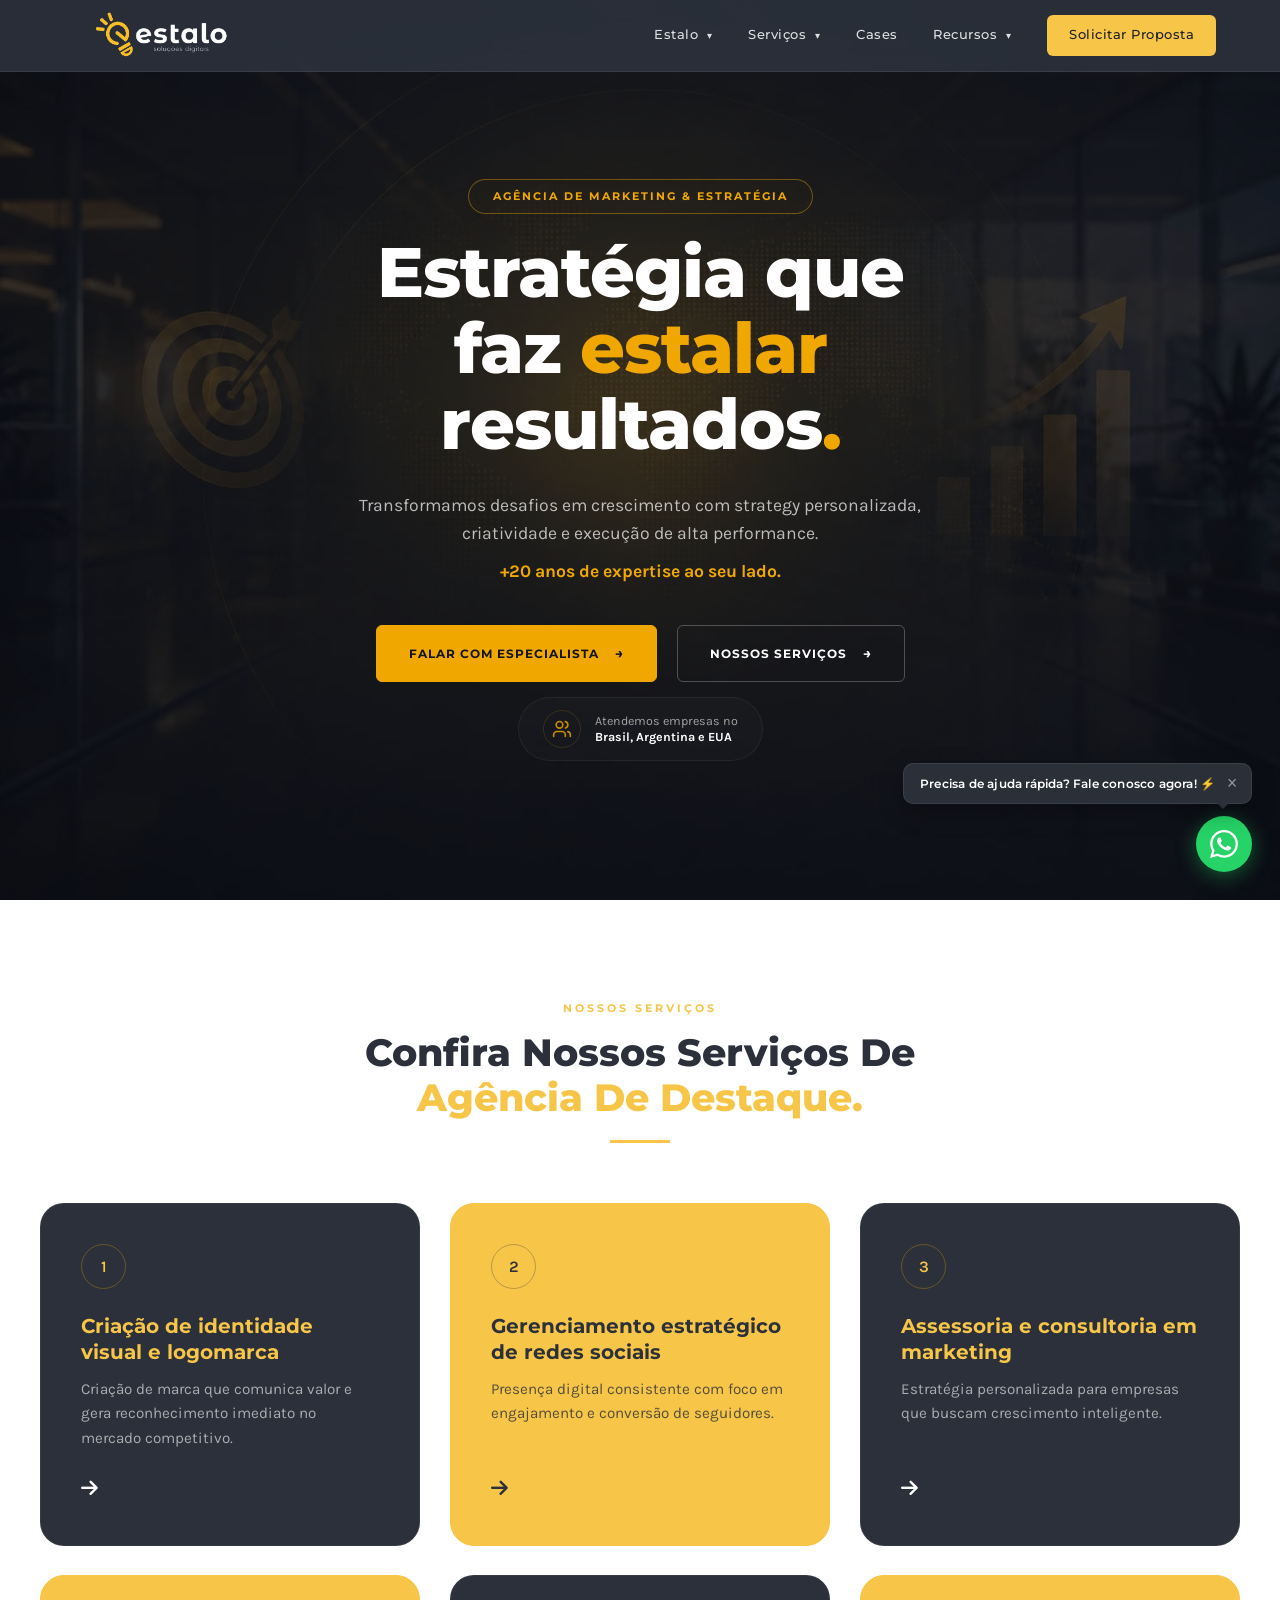
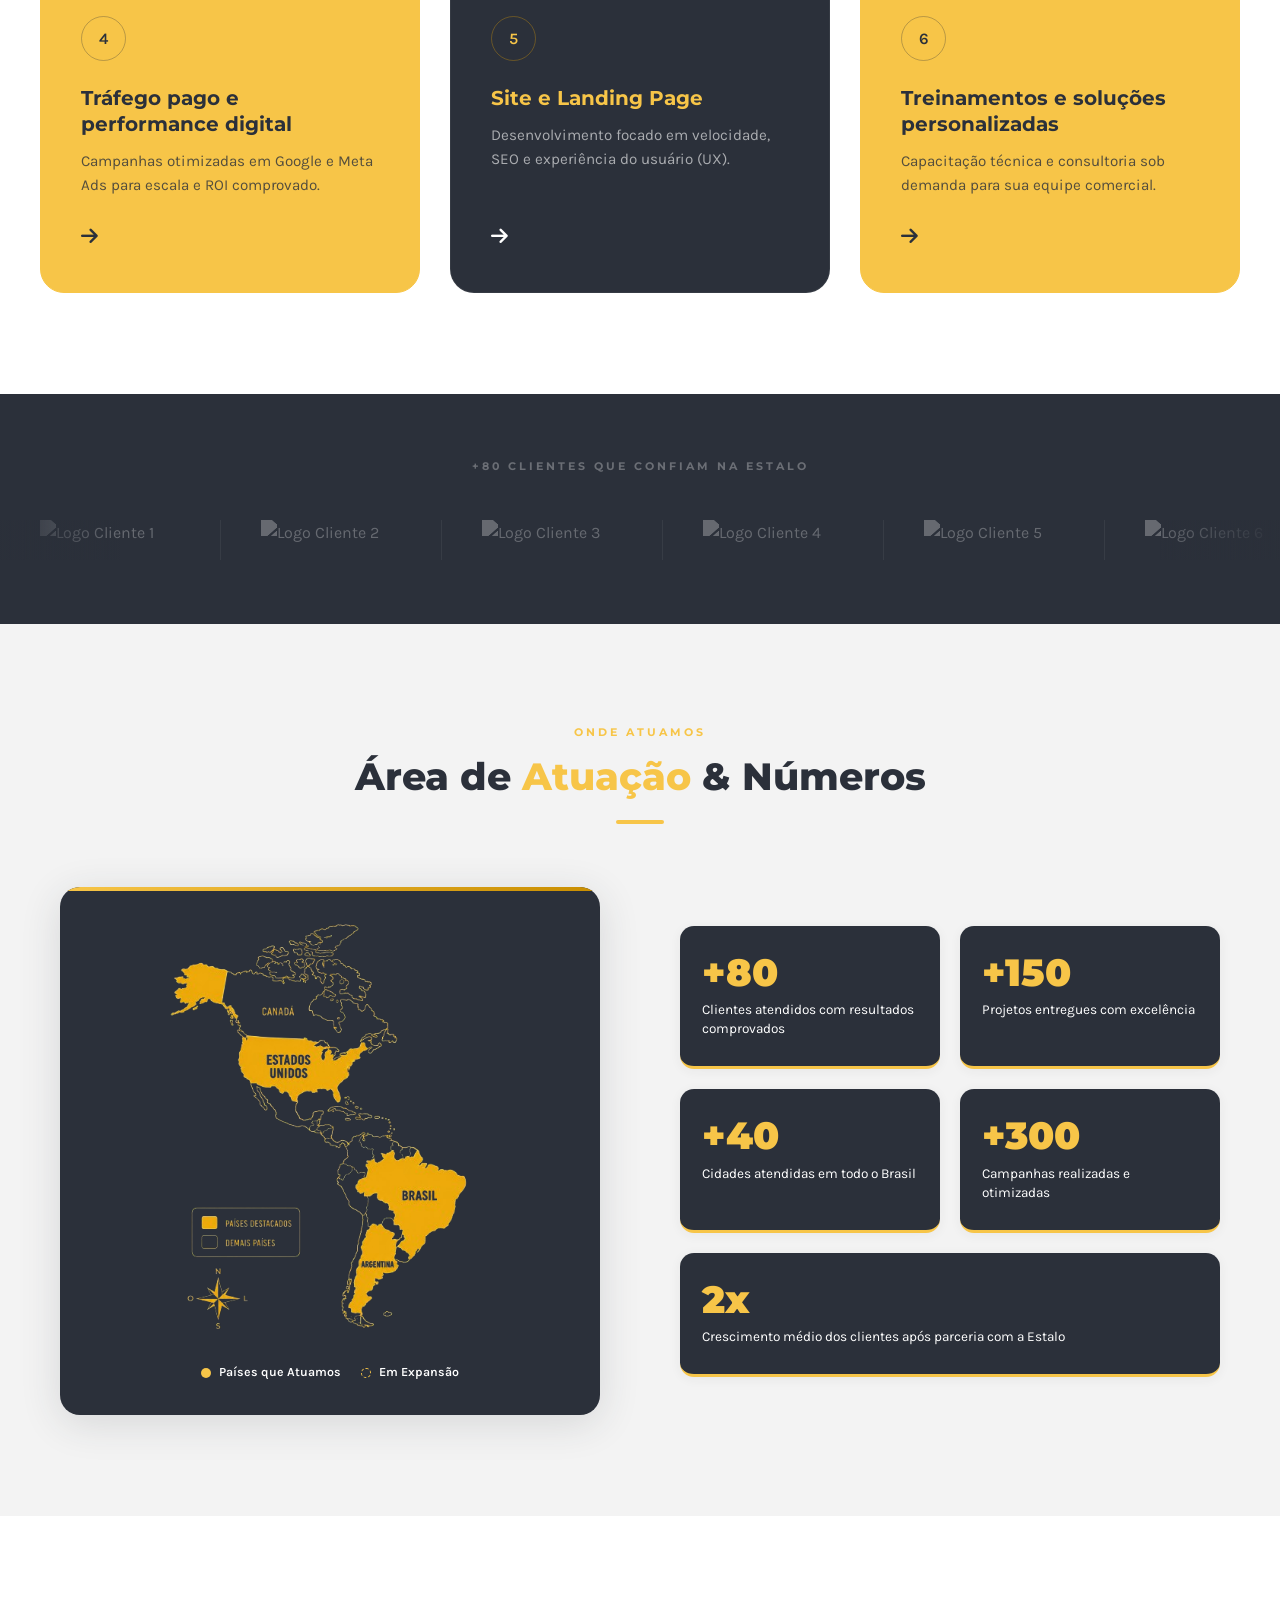
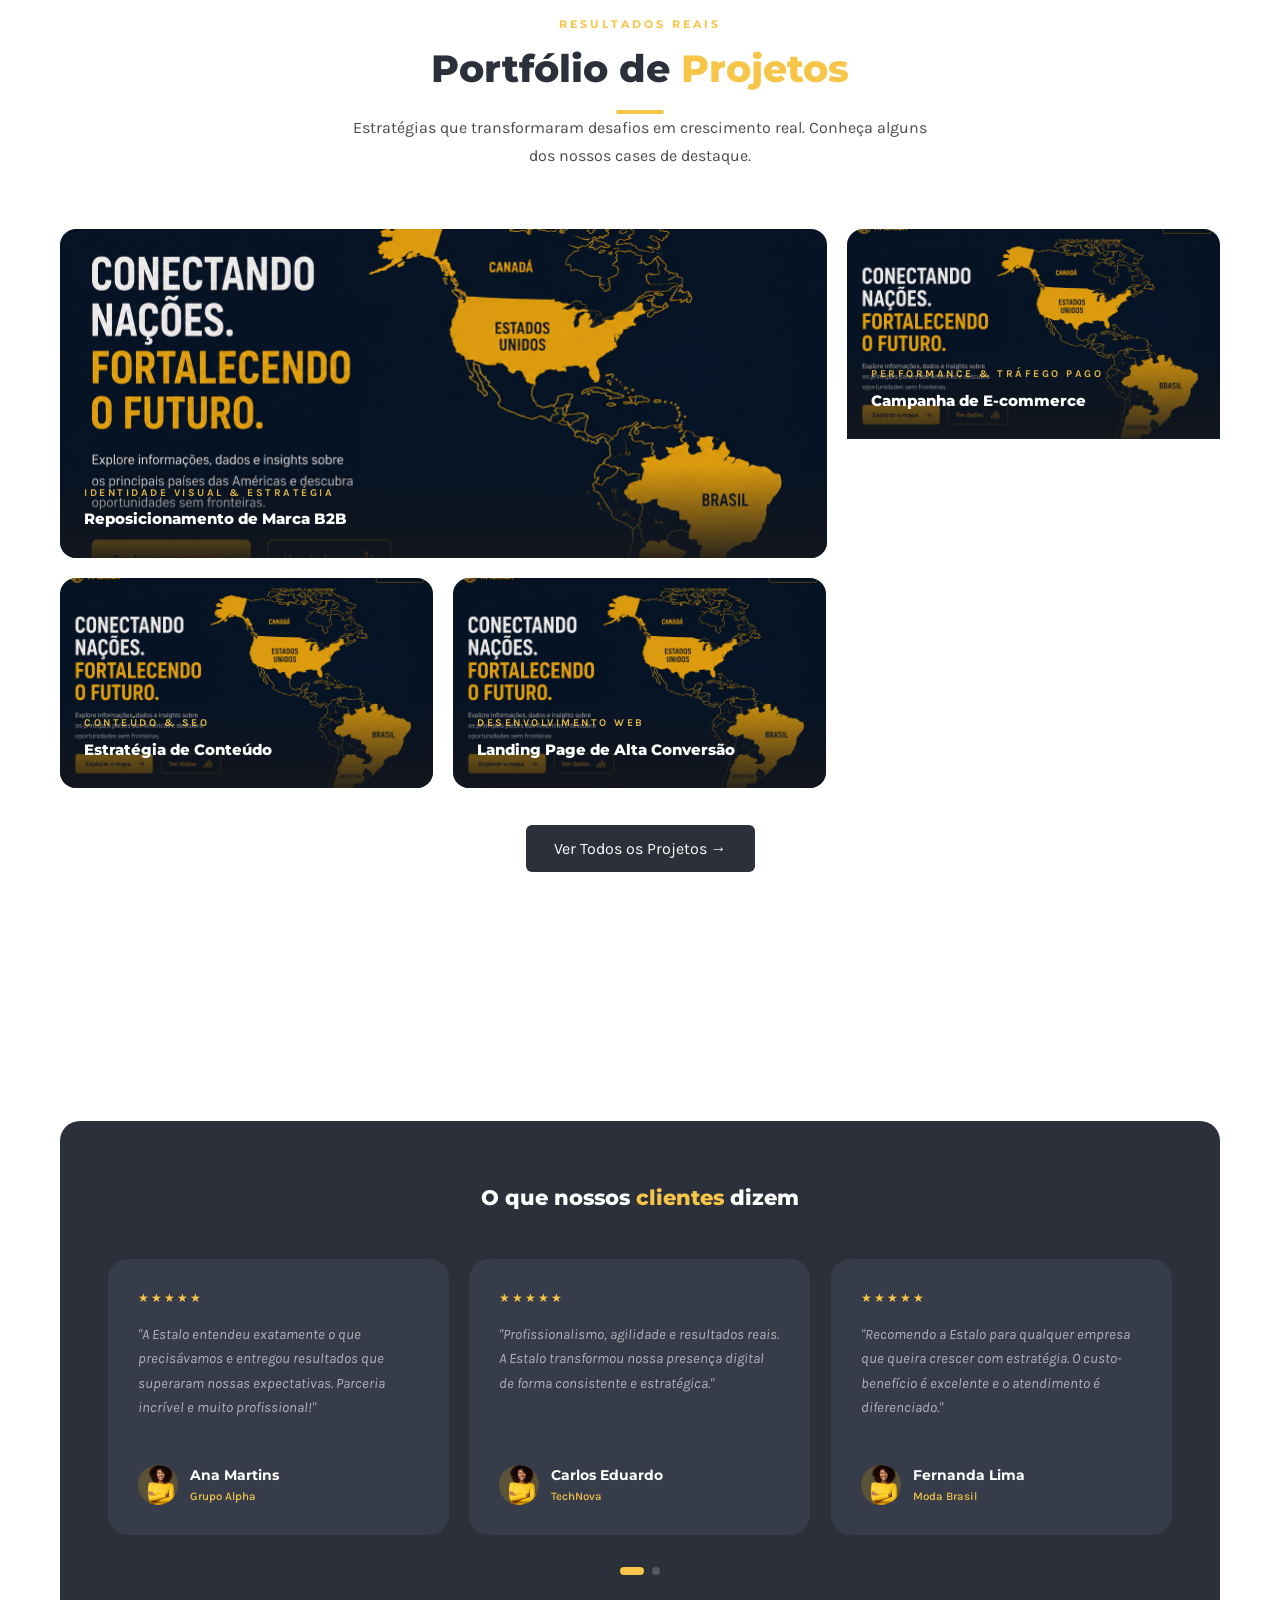
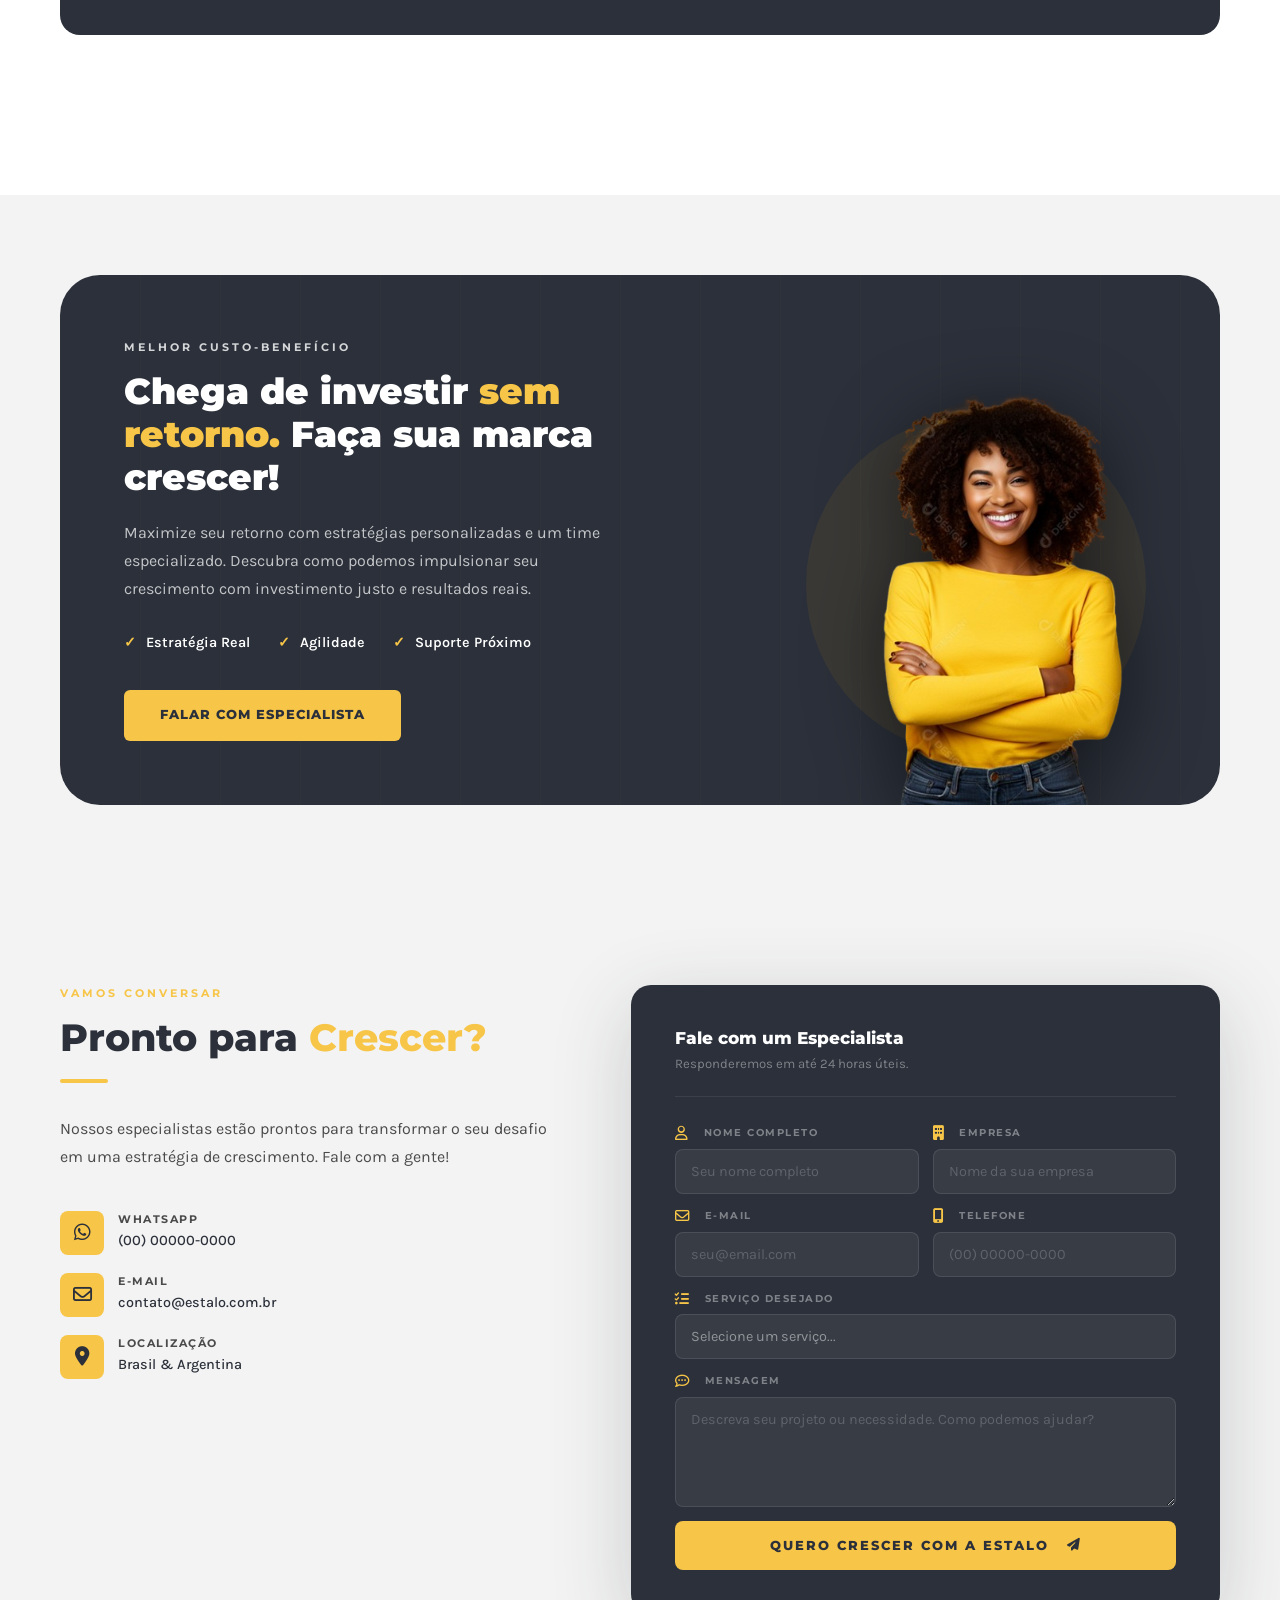
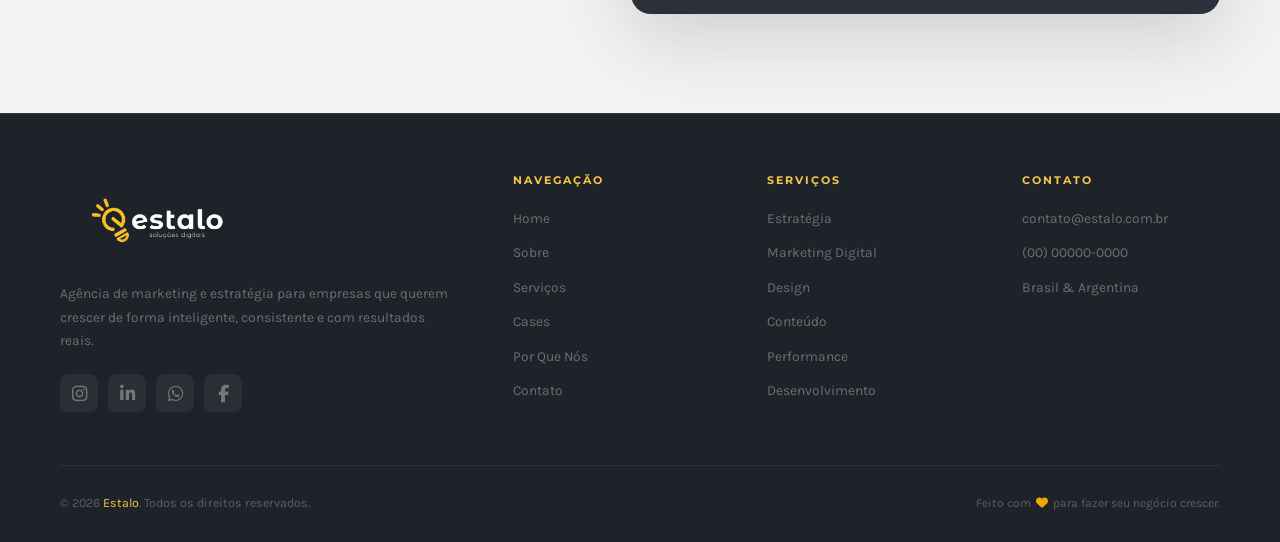
==== commit 494432c0: "Ajuste no botão" ====
--- a/index.html
+++ b/index.html
@@ -375,7 +375,7 @@
   </div>
   
   <div class="cases-cta puzzle-down delay-2">
-    <a href="#contato" class="btn-primary" style="background:var(--navy);color:var(--white);border-color:var(--navy);">Ver Todos os Projetos →</a>
+    <a href="#contato" class="btn-primar" style="background:var(--navy);color:var(--white);border-color:var(--navy);">Ver Todos os Projetos →</a>
   </div>
 </section>
  
@@ -604,7 +604,7 @@
     <div class="footer-top">
       
       <div class="footer-brand puzzle-left delay-1">
-        <span class="nav-logo">Estalo<span>.</span></span>
+        <span class="nav-logo"><img src="img/estalolg.png" alt="ESTALO"></span>
         <p>Agência de marketing e estratégia para empresas que querem crescer de forma inteligente, consistente e com resultados reais.</p>
         <div class="social-links">
           <a href="#" class="social-link" aria-label="Instagram"><i class="fa-brands fa-instagram"></i></a>
@@ -648,7 +648,7 @@
       </div>
     </div>
 
-    <div class="footer-bottom puzzle-scale delay-2">
+    <div class="footer-bottom">
       <p class="footer-copy">© 2026 <span>Estalo</span>. Todos os direitos reservados.</p>
       <p class="footer-copy" style="font-size:0.75rem;">Feito com <i class="fa-solid fa-heart" style="color: #f0a800;"></i> para fazer seu negócio crescer.</p>
     </div>
--- a/css/stilo.css
+++ b/css/stilo.css
@@ -1165,6 +1165,18 @@
   margin-top: 8px;
 }
 
+.btn-primar{
+  padding: 14px 28px;
+  border-radius: 6px;
+}
+
+.btn-primar:hover {
+  transform: translateY(-2px);
+  background: var(--navy);
+
+ 
+}
+
 /* ═══════════════════════════════════════════
    11. DEPOIMENTOS (CARROSSEL)
 ═══════════════════════════════════════════ */
